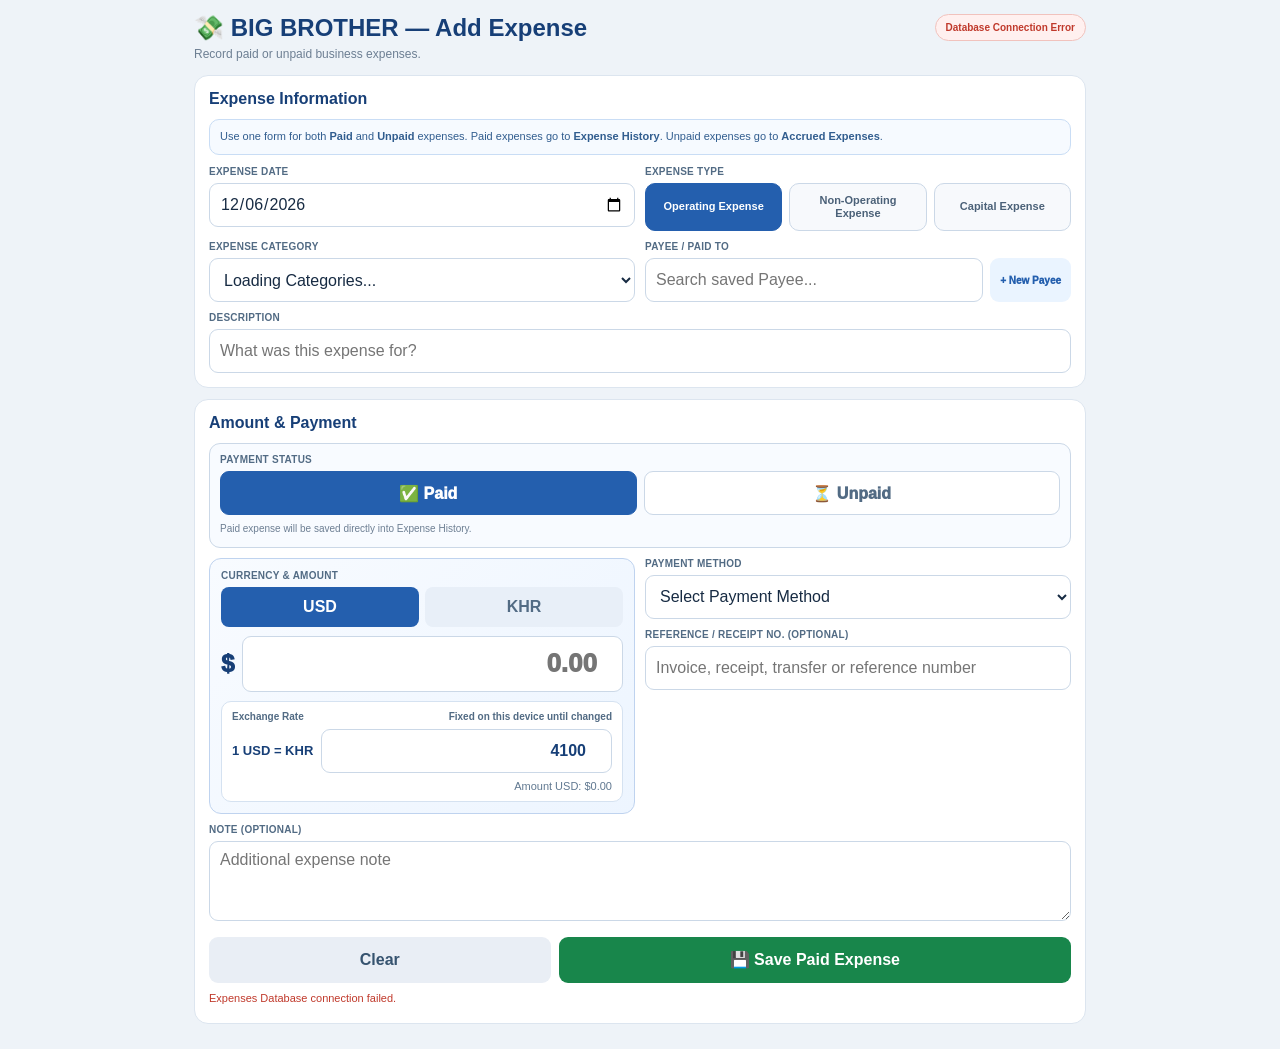
==== index.html @ 08249ff5 "Update index.html" ====
<!DOCTYPE html>
<html>
<head>
  <base target="_top">
  <meta charset="utf-8">
  <meta name="viewport" content="width=device-width,initial-scale=1">
  <title>BIG BROTHER — Expenses V1.6</title>

  <style>
    :root{
      --navy:#173f77;
      --blue:#245fae;
      --bg:#eef3f8;
      --line:#dce5ef;
      --text:#172b43;
      --muted:#6d7f93;
      --green:#18864b;
      --red:#c0392b;
    }

    *{box-sizing:border-box}

    html,body{
      margin:0;
      min-height:100%;
      font-family:Arial,Helvetica,sans-serif;
      background:var(--bg);
      color:var(--text);
    }

    button,input,select,textarea{font:inherit}

    .app{
      width:min(920px,100%);
      margin:0 auto;
      padding:14px;
    }

    .topbar{
      display:flex;
      align-items:flex-start;
      justify-content:space-between;
      gap:12px;
      margin-bottom:12px;
    }

    .brand h1{
      margin:0;
      color:var(--navy);
      font-size:24px;
    }

    .brand p{
      margin:4px 0 0;
      color:var(--muted);
      font-size:12px;
      line-height:1.45;
    }

    .status-pill{
      flex:0 0 auto;
      border:1px solid #cad8e7;
      border-radius:999px;
      padding:7px 10px;
      background:#fff;
      color:#526b84;
      font-size:10px;
      font-weight:900;
    }

    .card{
      border:1px solid var(--line);
      border-radius:14px;
      background:#fff;
      padding:14px;
      margin-bottom:11px;
    }

    .card-title{
      margin:0 0 11px;
      color:var(--navy);
      font-size:16px;
      font-weight:900;
    }

    .flow-note{
      border:1px solid #c9ddf5;
      border-radius:10px;
      background:#f6faff;
      color:#315d8f;
      padding:9px 10px;
      margin-bottom:11px;
      font-size:11px;
      line-height:1.45;
    }

    .grid-2{
      display:grid;
      grid-template-columns:1fr 1fr;
      gap:10px;
    }

    .field{min-width:0}
    .field.full{grid-column:1 / -1}

    label{
      display:block;
      margin-bottom:6px;
      color:#526b84;
      font-size:10px;
      font-weight:900;
      text-transform:uppercase;
      letter-spacing:.25px;
    }

    input,select,textarea{
      width:100%;
      border:1px solid #cbd8e7;
      border-radius:9px;
      background:#fff;
      color:var(--text);
      padding:9px 10px;
      outline:none;
    }

    input,select{min-height:44px}
    textarea{min-height:80px;resize:vertical}

    input:focus,select:focus,textarea:focus{
      border-color:#5f95dd;
      box-shadow:0 0 0 2px rgba(36,95,174,.11);
    }

    .type-grid{
      display:grid;
      grid-template-columns:1fr 1fr 1fr;
      gap:7px;
    }

    .type-btn{
      min-height:48px;
      border:1px solid #cbd8e7;
      border-radius:10px;
      background:#f7f9fc;
      color:#4b6178;
      padding:8px 9px;
      font-size:11px;
      font-weight:900;
      line-height:1.25;
      cursor:pointer;
    }

    .type-btn.active{
      border-color:#245fae;
      background:#245fae;
      color:#fff;
    }

    .hidden-select{
      position:absolute!important;
      width:1px!important;
      height:1px!important;
      overflow:hidden!important;
      clip:rect(0 0 0 0)!important;
      white-space:nowrap!important;
      border:0!important;
      padding:0!important;
      margin:-1px!important;
    }

    .money-card{
      border:1px solid #bfd3ef;
      border-radius:12px;
      background:linear-gradient(135deg,#f8fbff,#edf5ff);
      padding:11px;
    }

    .currency-row{
      display:grid;
      grid-template-columns:1fr 1fr;
      gap:6px;
      margin-bottom:9px;
    }

    .currency-btn{
      min-height:40px;
      border:0;
      border-radius:8px;
      background:#e8eff8;
      color:#526b84;
      font-weight:900;
      cursor:pointer;
    }

    .currency-btn.active{
      background:#245fae;
      color:#fff;
    }

    .amount-wrap{
      display:grid;
      grid-template-columns:auto minmax(0,1fr);
      gap:8px;
      align-items:center;
    }

    .amount-symbol{
      color:#173f77;
      font-size:24px;
      font-weight:1000;
    }

    #amount{
      min-height:56px;
      font-size:26px;
      font-weight:1000;
      text-align:right;
      color:#173f77;
    }

    .rate-card{
      border:1px solid #d5e2f1;
      border-radius:10px;
      background:#fff;
      padding:9px 10px;
      margin-top:9px;
    }

    .rate-head{
      display:flex;
      justify-content:space-between;
      gap:10px;
      margin-bottom:7px;
      color:#526b84;
      font-size:10px;
      font-weight:900;
    }

    .rate-row{
      display:grid;
      grid-template-columns:auto minmax(0,1fr);
      gap:8px;
      align-items:center;
    }

    .rate-row strong{
      color:#173f77;
      font-size:13px;
    }

    #exchangeRate{
      text-align:right;
      font-size:16px;
      font-weight:900;
      color:#173f77;
    }

    .converted{
      margin-top:7px;
      color:#607890;
      font-size:11px;
      text-align:right;
    }

    .other-category{margin-top:9px}
    .other-category[hidden]{display:none}

    .actions{
      display:grid;
      grid-template-columns:1fr 1.5fr;
      gap:8px;
      margin-top:12px;
    }

    .btn{
      min-height:46px;
      border:0;
      border-radius:9px;
      padding:10px 12px;
      font-weight:900;
      cursor:pointer;
    }

    .btn.secondary{
      background:#e9eef5;
      color:#36536f;
    }

    .btn.primary{
      background:#18864b;
      color:#fff;
    }

    .btn:disabled{
      opacity:.6;
      cursor:wait;
    }

    .status{
      min-height:18px;
      margin-top:8px;
      color:var(--muted);
      font-size:11px;
      line-height:1.4;
    }

    .status.error{color:var(--red)}

    .success-card{
      border:1px solid #bfe0cc;
      border-radius:14px;
      background:#edf8f2;
      padding:14px;
      margin-top:11px;
    }

    .success-card[hidden]{display:none}

    .success-title{
      color:#12663b;
      font-size:18px;
      font-weight:1000;
    }

    .success-id{
      margin-top:4px;
      color:#4b6a59;
      font-size:11px;
      font-weight:900;
    }

    .success-grid{
      display:grid;
      grid-template-columns:repeat(3,1fr);
      gap:8px;
      margin-top:10px;
    }

    .success-meta{
      border:1px solid #cfe6d7;
      border-radius:9px;
      background:#fff;
      padding:9px;
    }

    .success-meta small{
      display:block;
      color:#6a8475;
      font-size:9px;
      font-weight:900;
      text-transform:uppercase;
    }

    .success-meta strong{
      display:block;
      margin-top:3px;
      color:#1f4e36;
      font-size:12px;
      word-break:break-word;
    }

    @media(max-width:720px){
      .app{padding:10px}
      .topbar{display:grid;grid-template-columns:1fr}
      .status-pill{justify-self:start}
      .grid-2{grid-template-columns:1fr}
      .type-grid{grid-template-columns:1fr}
      .actions{grid-template-columns:1fr}
      .success-grid{grid-template-columns:1fr}
      input,select,textarea{font-size:16px}
    }
  
    /* V1.1 — GitHub Pages / Dashboard shell mode */
    body.embed{
      background:#eef3f8;
    }

    body.embed .app{
      width:100%;
      max-width:none;
      padding:10px;
    }

    body.embed .topbar{
      display:none;
    }


    /* =====================================================
       V1.2 — EXPENSE HISTORY
       ===================================================== */
    .view-section[hidden]{
      display:none !important;
    }

    .history-toolbar{
      display:grid;
      grid-template-columns:2fr 1fr 1fr 1fr 1fr auto;
      gap:8px;
      align-items:end;
      margin-bottom:10px;
    }

    .history-toolbar .field{
      min-width:0;
    }

    .history-toolbar button{
      min-height:44px;
    }

    .history-summary{
      display:grid;
      grid-template-columns:repeat(4,1fr);
      gap:8px;
      margin-bottom:10px;
    }

    .history-kpi{
      border:1px solid #dce5ef;
      border-radius:11px;
      background:#fff;
      padding:10px;
    }

    .history-kpi small{
      display:block;
      color:#75879a;
      font-size:9px;
      font-weight:900;
      text-transform:uppercase;
      letter-spacing:.3px;
    }

    .history-kpi strong{
      display:block;
      margin-top:5px;
      color:#173f77;
      font-size:18px;
      font-weight:1000;
    }

    .history-table-wrap{
      overflow:auto;
      border:1px solid #dce5ef;
      border-radius:12px;
      background:#fff;
    }

    .history-table{
      width:100%;
      min-width:1250px;
      border-collapse:collapse;
    }

    .history-table th,
    .history-table td{
      padding:9px 8px;
      border-bottom:1px solid #edf1f5;
      text-align:left;
      vertical-align:top;
      font-size:10px;
    }

    .history-table th{
      position:sticky;
      top:0;
      z-index:2;
      background:#173f77;
      color:#fff;
      font-size:9px;
      text-transform:uppercase;
      letter-spacing:.2px;
      white-space:nowrap;
    }

    .history-table tbody tr:hover{
      background:#f7faff;
    }

    .history-id{
      font-weight:1000;
      color:#245fae;
      white-space:nowrap;
    }

    .history-amount{
      font-weight:1000;
      color:#173f77;
      white-space:nowrap;
    }

    .history-muted{
      color:#6d7f93;
    }

    .status-badge{
      display:inline-block;
      border-radius:999px;
      padding:4px 7px;
      background:#edf8f2;
      color:#18864b;
      font-size:9px;
      font-weight:1000;
      white-space:nowrap;
    }

    .history-view-btn{
      border:0;
      border-radius:7px;
      background:#eaf4ff;
      color:#245fae;
      min-height:32px;
      padding:6px 9px;
      font-size:9px;
      font-weight:900;
      cursor:pointer;
      white-space:nowrap;
    }

    .history-empty{
      padding:28px 12px;
      text-align:center;
      color:#75879a;
      font-size:12px;
    }

    .history-loading{
      padding:22px 12px;
      text-align:center;
      color:#526b84;
      font-size:12px;
      font-weight:900;
    }

    .history-count{
      margin:8px 0 0;
      color:#6d7f93;
      font-size:10px;
    }

    .detail-overlay{
      position:fixed;
      inset:0;
      z-index:9999;
      display:grid;
      place-items:center;
      padding:14px;
      background:rgba(11,25,44,.58);
    }

    .detail-overlay[hidden]{
      display:none;
    }

    .detail-modal{
      width:min(760px,100%);
      max-height:90vh;
      overflow:auto;
      border-radius:14px;
      background:#fff;
      box-shadow:0 20px 70px rgba(0,0,0,.25);
    }

    .detail-head{
      position:sticky;
      top:0;
      z-index:2;
      display:flex;
      align-items:center;
      justify-content:space-between;
      gap:10px;
      padding:13px 14px;
      border-bottom:1px solid #dce5ef;
      background:#fff;
    }

    .detail-head h2{
      margin:0;
      color:#173f77;
      font-size:17px;
    }

    .detail-close{
      border:0;
      border-radius:8px;
      background:#e9eef5;
      color:#36536f;
      min-width:38px;
      min-height:36px;
      font-weight:1000;
      cursor:pointer;
    }

    .detail-body{
      padding:14px;
    }

    .detail-grid{
      display:grid;
      grid-template-columns:1fr 1fr;
      gap:8px;
    }

    .detail-cell{
      border:1px solid #e0e8f1;
      border-radius:9px;
      background:#fbfcfe;
      padding:9px;
      min-width:0;
    }

    .detail-cell.full{
      grid-column:1 / -1;
    }

    .detail-cell small{
      display:block;
      color:#75879a;
      font-size:9px;
      font-weight:900;
      text-transform:uppercase;
    }

    .detail-cell strong{
      display:block;
      margin-top:4px;
      color:#203a55;
      font-size:11px;
      white-space:pre-wrap;
      word-break:break-word;
    }

    @media(max-width:900px){
      .history-toolbar{
        grid-template-columns:1fr 1fr;
      }

      .history-summary{
        grid-template-columns:1fr 1fr;
      }
    }

    @media(max-width:560px){
      .history-toolbar,
      .history-summary,
      .detail-grid{
        grid-template-columns:1fr;
      }

      .detail-cell.full{
        grid-column:auto;
      }
    }


    /* =====================================================
       V1.4 — PAID / UNPAID + ACCRUED EXPENSES
       ===================================================== */
    .payment-status-box{
      border:1px solid #cbd8e7;
      border-radius:11px;
      background:#f8fbff;
      padding:10px;
      margin-bottom:10px;
    }

    .payment-status-options{
      display:grid;
      grid-template-columns:1fr 1fr;
      gap:7px;
    }

    .payment-status-btn{
      min-height:44px;
      border:1px solid #cbd8e7;
      border-radius:9px;
      background:#fff;
      color:#526b84;
      font-weight:1000;
      cursor:pointer;
    }

    .payment-status-btn.active{
      border-color:#245fae;
      background:#245fae;
      color:#fff;
    }

    .payment-status-help{
      margin-top:7px;
      color:#6d7f93;
      font-size:10px;
      line-height:1.45;
    }

    .unpaid-note{
      color:#a15b00;
    }

    .conditional-payment-field[hidden]{
      display:none !important;
    }

    .accrued-summary{
      display:grid;
      grid-template-columns:repeat(4,1fr);
      gap:8px;
      margin-bottom:10px;
    }

    .accrued-kpi{
      border:1px solid #dce5ef;
      border-radius:11px;
      background:#fff;
      padding:10px;
    }

    .accrued-kpi small{
      display:block;
      color:#75879a;
      font-size:9px;
      font-weight:900;
      text-transform:uppercase;
      letter-spacing:.3px;
    }

    .accrued-kpi strong{
      display:block;
      margin-top:5px;
      color:#173f77;
      font-size:18px;
      font-weight:1000;
    }

    .accrued-toolbar{
      display:grid;
      grid-template-columns:2fr 1.2fr 1fr 1fr 1fr auto;
      gap:8px;
      align-items:end;
      margin-bottom:10px;
    }

    .accrued-table-wrap{
      overflow:auto;
      border:1px solid #dce5ef;
      border-radius:12px;
      background:#fff;
    }

    .accrued-table{
      width:100%;
      min-width:1380px;
      border-collapse:collapse;
    }

    .accrued-table th,
    .accrued-table td{
      padding:9px 8px;
      border-bottom:1px solid #edf1f5;
      text-align:left;
      vertical-align:top;
      font-size:10px;
    }

    .accrued-table th{
      position:sticky;
      top:0;
      z-index:2;
      background:#173f77;
      color:#fff;
      font-size:9px;
      text-transform:uppercase;
      white-space:nowrap;
    }

    .accrued-table tbody tr:hover{
      background:#f8fbff;
    }

    .accrued-overdue{
      color:#c0392b;
      font-weight:1000;
    }

    .accrued-due-today{
      color:#a96800;
      font-weight:1000;
    }

    .badge-unpaid,
    .badge-partial,
    .badge-paid{
      display:inline-block;
      border-radius:999px;
      padding:4px 7px;
      font-size:9px;
      font-weight:1000;
      white-space:nowrap;
    }

    .badge-unpaid{
      background:#fff0ef;
      color:#c0392b;
    }

    .badge-partial{
      background:#fff6df;
      color:#9a6500;
    }

    .badge-paid{
      background:#edf8f2;
      color:#18864b;
    }

    .record-payment-btn{
      border:0;
      border-radius:7px;
      background:#18864b;
      color:#fff;
      min-height:32px;
      padding:6px 9px;
      font-size:9px;
      font-weight:900;
      cursor:pointer;
      white-space:nowrap;
    }

    .payment-overlay{
      position:fixed;
      inset:0;
      z-index:10000;
      display:grid;
      place-items:center;
      padding:14px;
      background:rgba(11,25,44,.62);
    }

    .payment-overlay[hidden]{
      display:none;
    }

    .payment-modal{
      width:min(620px,100%);
      max-height:92vh;
      overflow:auto;
      border-radius:14px;
      background:#fff;
      box-shadow:0 20px 70px rgba(0,0,0,.28);
    }

    .payment-modal-head{
      position:sticky;
      top:0;
      z-index:2;
      display:flex;
      justify-content:space-between;
      align-items:center;
      gap:10px;
      padding:13px 14px;
      border-bottom:1px solid #dce5ef;
      background:#fff;
    }

    .payment-modal-head h2{
      margin:0;
      color:#173f77;
      font-size:17px;
    }

    .payment-modal-body{
      padding:14px;
    }

    .payment-summary-box{
      border:1px solid #cfe0f3;
      border-radius:10px;
      background:#f7fbff;
      padding:10px;
      margin-bottom:10px;
    }

    .payment-summary-line{
      display:flex;
      justify-content:space-between;
      gap:10px;
      padding:4px 0;
      font-size:11px;
    }

    .payment-summary-line strong{
      color:#173f77;
    }

    .accrued-status-message{
      min-height:18px;
      margin:8px 0;
      color:#6d7f93;
      font-size:11px;
    }

    .accrued-status-message.error{
      color:#c0392b;
    }

    @media(max-width:900px){
      .accrued-summary{
        grid-template-columns:1fr 1fr;
      }

      .accrued-toolbar{
        grid-template-columns:1fr 1fr;
      }
    }

    @media(max-width:560px){
      .payment-status-options,
      .accrued-summary,
      .accrued-toolbar{
        grid-template-columns:1fr;
      }
    }


    /* =====================================================
       V1.5 — PAYEE MASTER / GROUPED ACCRUED / BATCH PAYMENT
       ===================================================== */
    .payee-picker{
      position:relative;
    }

    .payee-input-row{
      display:grid;
      grid-template-columns:minmax(0,1fr) auto;
      gap:7px;
    }

    .payee-add-btn{
      min-height:44px;
      border:0;
      border-radius:9px;
      background:#eaf4ff;
      color:#245fae;
      padding:8px 10px;
      font-size:10px;
      font-weight:1000;
      cursor:pointer;
      white-space:nowrap;
    }

    .payee-suggestions{
      position:absolute;
      z-index:20;
      top:100%;
      left:0;
      right:0;
      margin-top:4px;
      max-height:260px;
      overflow:auto;
      border:1px solid #cbd8e7;
      border-radius:10px;
      background:#fff;
      box-shadow:0 14px 32px rgba(29,55,85,.16);
    }

    .payee-suggestions[hidden]{
      display:none;
    }

    .payee-suggestion{
      width:100%;
      border:0;
      border-bottom:1px solid #edf1f5;
      background:#fff;
      padding:9px 10px;
      text-align:left;
      cursor:pointer;
    }

    .payee-suggestion:last-child{
      border-bottom:0;
    }

    .payee-suggestion:hover{
      background:#f5f9ff;
    }

    .payee-suggestion strong{
      display:block;
      color:#173f77;
      font-size:11px;
    }

    .payee-suggestion small{
      display:block;
      margin-top:2px;
      color:#75879a;
      font-size:9px;
    }

    .payee-selected{
      margin-top:6px;
      border:1px solid #cfe0f3;
      border-radius:8px;
      background:#f7fbff;
      padding:7px 9px;
      color:#526b84;
      font-size:10px;
    }

    .payee-selected[hidden]{
      display:none;
    }

    .payee-modal-overlay,
    .batch-overlay{
      position:fixed;
      inset:0;
      z-index:10020;
      display:grid;
      place-items:center;
      padding:14px;
      background:rgba(11,25,44,.62);
    }

    .payee-modal-overlay[hidden],
    .batch-overlay[hidden]{
      display:none;
    }

    .payee-modal,
    .batch-modal{
      width:min(760px,100%);
      max-height:92vh;
      overflow:auto;
      border-radius:14px;
      background:#fff;
      box-shadow:0 20px 70px rgba(0,0,0,.28);
    }

    .payee-modal-head,
    .batch-modal-head{
      position:sticky;
      top:0;
      z-index:2;
      display:flex;
      justify-content:space-between;
      align-items:center;
      gap:10px;
      padding:13px 14px;
      border-bottom:1px solid #dce5ef;
      background:#fff;
    }

    .payee-modal-head h2,
    .batch-modal-head h2{
      margin:0;
      color:#173f77;
      font-size:17px;
    }

    .payee-modal-body,
    .batch-modal-body{
      padding:14px;
    }

    .accrued-view-toggle{
      display:flex;
      gap:7px;
      flex-wrap:wrap;
      margin-bottom:10px;
    }

    .accrued-view-btn{
      min-height:38px;
      border:1px solid #cbd8e7;
      border-radius:9px;
      background:#fff;
      color:#526b84;
      padding:7px 10px;
      font-size:10px;
      font-weight:1000;
      cursor:pointer;
    }

    .accrued-view-btn.active{
      border-color:#245fae;
      background:#245fae;
      color:#fff;
    }

    .payee-summary-list{
      display:grid;
      gap:9px;
    }

    .payee-summary-card{
      border:1px solid #dce5ef;
      border-radius:12px;
      background:#fff;
      padding:11px;
    }

    .payee-summary-top{
      display:flex;
      justify-content:space-between;
      gap:12px;
      align-items:flex-start;
    }

    .payee-summary-name{
      color:#173f77;
      font-size:15px;
      font-weight:1000;
    }

    .payee-summary-meta{
      margin-top:4px;
      color:#6d7f93;
      font-size:10px;
      line-height:1.5;
    }

    .payee-summary-total{
      color:#173f77;
      font-size:16px;
      font-weight:1000;
      white-space:nowrap;
    }

    .payee-summary-stats{
      display:grid;
      grid-template-columns:repeat(4,1fr);
      gap:7px;
      margin-top:9px;
    }

    .payee-summary-stat{
      border:1px solid #edf1f5;
      border-radius:8px;
      background:#fbfcfe;
      padding:7px;
    }

    .payee-summary-stat small{
      display:block;
      color:#7b8da0;
      font-size:8px;
      font-weight:900;
      text-transform:uppercase;
    }

    .payee-summary-stat strong{
      display:block;
      margin-top:3px;
      color:#294965;
      font-size:11px;
    }

    .payee-summary-actions{
      display:flex;
      gap:7px;
      flex-wrap:wrap;
      margin-top:9px;
    }

    .batch-pay-btn{
      border:0;
      border-radius:8px;
      background:#18864b;
      color:#fff;
      min-height:36px;
      padding:7px 10px;
      font-size:10px;
      font-weight:1000;
      cursor:pointer;
    }

    .view-payee-expenses-btn{
      border:0;
      border-radius:8px;
      background:#eaf4ff;
      color:#245fae;
      min-height:36px;
      padding:7px 10px;
      font-size:10px;
      font-weight:1000;
      cursor:pointer;
    }

    .batch-invoice-list{
      border:1px solid #dce5ef;
      border-radius:10px;
      overflow:auto;
      max-height:330px;
      margin:10px 0;
    }

    .batch-invoice-row{
      display:grid;
      grid-template-columns:auto 1.2fr 1fr 1fr 1fr;
      gap:8px;
      align-items:center;
      padding:8px 9px;
      border-bottom:1px solid #edf1f5;
      font-size:10px;
    }

    .batch-invoice-row:last-child{
      border-bottom:0;
    }

    .batch-invoice-row input{
      width:auto;
      min-height:auto;
    }

    .batch-total-box{
      display:flex;
      justify-content:space-between;
      gap:10px;
      border:1px solid #cfe0f3;
      border-radius:10px;
      background:#f7fbff;
      padding:10px;
      margin:9px 0;
      color:#294965;
      font-size:12px;
      font-weight:900;
    }

    .batch-total-box strong{
      color:#173f77;
      font-size:16px;
    }

    @media(max-width:760px){
      .payee-input-row{
        grid-template-columns:1fr;
      }

      .payee-summary-top{
        display:grid;
        grid-template-columns:1fr;
      }

      .payee-summary-stats{
        grid-template-columns:1fr 1fr;
      }

      .batch-invoice-row{
        grid-template-columns:auto 1fr;
      }

      .batch-invoice-row span:nth-child(n+3){
        grid-column:2;
      }
    }


    /* =====================================================
       V1.6 — SMART SYNC + DEVICE STORAGE
       ===================================================== */
    .status-pill.syncing{
      background:#fff6df;
      color:#9a6500;
      border-color:#f0d99d;
    }

    .status-pill.cached{
      background:#eef5ff;
      color:#245fae;
      border-color:#cfe0f3;
    }

    .status-pill.offline{
      background:#fff0ef;
      color:#c0392b;
      border-color:#f1c2bd;
    }

</style>
</head>

<body>

<div class="app">

  <div class="topbar">
    <div class="brand">
      <h1 id="pageTitle">💸 BIG BROTHER — Add Expense</h1>
      <p id="pageSubtitle">Record paid expenses. Unpaid expenses will be handled later in Accrued Expenses.</p>
    </div>

    <div class="status-pill" id="dbStatus">Preparing Expenses Database...</div>
  </div>

  <section class="view-section" id="viewAddExpense">

  <form id="expenseForm">

    <div class="card">
      <div class="card-title">Expense Information</div>

      <div class="flow-note">
        Use one form for both <strong>Paid</strong> and <strong>Unpaid</strong> expenses.
        Paid expenses go to <strong>Expense History</strong>. Unpaid expenses go to <strong>Accrued Expenses</strong>.
      </div>

      <div class="grid-2">

        <div class="field">
          <label for="expenseDate">Expense Date</label>
          <input id="expenseDate" type="date" required>
        </div>

        <div class="field">
          <label>Expense Type</label>

          <div class="type-grid">
            <button class="type-btn active" type="button" data-type="OPERATING EXPENSE">Operating Expense</button>
            <button class="type-btn" type="button" data-type="NON-OPERATING EXPENSE">Non-Operating Expense</button>
            <button class="type-btn" type="button" data-type="CAPITAL EXPENSE">Capital Expense</button>
          </div>

          <select id="expenseType" class="hidden-select" tabindex="-1" aria-hidden="true">
            <option value="OPERATING EXPENSE">Operating Expense</option>
            <option value="NON-OPERATING EXPENSE">Non-Operating Expense</option>
            <option value="CAPITAL EXPENSE">Capital Expense</option>
          </select>
        </div>

        <div class="field">
          <label for="category">Expense Category</label>
          <select id="category" required>
            <option value="">Loading Categories...</option>
          </select>

          <div class="other-category" id="otherCategoryWrap" hidden>
            <label for="otherCategory">Custom Category</label>
            <input id="otherCategory" type="text" autocomplete="off" placeholder="Enter expense category">
          </div>
        </div>

        <div class="field">
          <label for="payeeSearch">Payee / Paid To</label>

          <div class="payee-picker">
            <div class="payee-input-row">
              <input
                id="payeeSearch"
                type="text"
                autocomplete="off"
                placeholder="Search saved Payee..."
                required
              >

              <button class="payee-add-btn" type="button" id="addPayeeBtn">
                + New Payee
              </button>
            </div>

            <input id="payeeId" type="hidden">

            <div class="payee-suggestions" id="payeeSuggestions" hidden></div>

            <div class="payee-selected" id="payeeSelectedSummary" hidden></div>
          </div>
        </div>

        <div class="field full">
          <label for="description">Description</label>
          <input id="description" type="text" autocomplete="off" placeholder="What was this expense for?" required>
        </div>

      </div>
    </div>

    <div class="card">
      <div class="card-title">Amount & Payment</div>

      <div class="payment-status-box">
        <label>Payment Status</label>

        <div class="payment-status-options">
          <button class="payment-status-btn active" type="button" id="paymentStatusPaid">✅ Paid</button>
          <button class="payment-status-btn" type="button" id="paymentStatusUnpaid">⏳ Unpaid</button>
        </div>

        <select id="paymentStatus" class="hidden-select" tabindex="-1" aria-hidden="true">
          <option value="PAID">Paid</option>
          <option value="UNPAID">Unpaid</option>
        </select>

        <div class="payment-status-help" id="paymentStatusHelp">
          Paid expense will be saved directly into Expense History.
        </div>
      </div>

      <div class="grid-2">

        <div class="money-card">
          <label>Currency & Amount</label>

          <div class="currency-row">
            <button class="currency-btn active" type="button" id="currencyUSD">USD</button>
            <button class="currency-btn" type="button" id="currencyKHR">KHR</button>
          </div>

          <select id="currency" class="hidden-select" tabindex="-1" aria-hidden="true">
            <option value="USD">USD</option>
            <option value="KHR">KHR</option>
          </select>

          <div class="amount-wrap">
            <span class="amount-symbol" id="amountSymbol">$</span>
            <input id="amount" type="number" min="0.01" step="0.01" inputmode="decimal" placeholder="0.00" required>
          </div>

          <div class="rate-card">
            <div class="rate-head">
              <span>Exchange Rate</span>
              <span>Fixed on this device until changed</span>
            </div>

            <div class="rate-row">
              <strong>1 USD = KHR</strong>
              <input id="exchangeRate" type="number" min="1" step="1" inputmode="decimal" value="4100">
            </div>

            <div class="converted" id="convertedAmount">Amount USD: $0.00</div>
          </div>
        </div>

        <div>
          <div class="field conditional-payment-field" id="paidPaymentMethodWrap">
            <label for="paymentMethod">Payment Method</label>
            <select id="paymentMethod" required>
              <option value="">Select Payment Method</option>
            </select>
          </div>

          <div class="field conditional-payment-field" id="unpaidDueDateWrap" hidden>
            <label for="dueDate">Due Date</label>
            <input id="dueDate" type="date">
          </div>

          <div class="field" style="margin-top:10px">
            <label for="referenceNo">Reference / Receipt No. (Optional)</label>
            <input id="referenceNo" type="text" autocomplete="off" placeholder="Invoice, receipt, transfer or reference number">
          </div>
        </div>

        <div class="field full">
          <label for="note">Note (Optional)</label>
          <textarea id="note" placeholder="Additional expense note"></textarea>
        </div>

      </div>

      <div class="actions">
        <button class="btn secondary" type="button" id="clearBtn">Clear</button>
        <button class="btn primary" type="submit" id="saveBtn">💾 Save Expense</button>
      </div>

      <div class="status" id="status"></div>

      <div class="success-card" id="successCard" hidden>
        <div class="success-title">✅ Expense Saved</div>
        <div class="success-id" id="successId"></div>

        <div class="success-grid">
          <div class="success-meta">
            <small>Expense Type</small>
            <strong id="successType"></strong>
          </div>

          <div class="success-meta">
            <small>Category</small>
            <strong id="successCategory"></strong>
          </div>

          <div class="success-meta">
            <small>Amount</small>
            <strong id="successAmount"></strong>
          </div>

          <div class="success-meta">
            <small>Status</small>
            <strong id="successStatus"></strong>
          </div>
        </div>

        <div class="actions">
          <button class="btn secondary" type="button" id="addAnotherBtn">➕ Add Another Expense</button>
          <button class="btn primary" type="button" id="successViewBtn">View Expense</button>
        </div>
      </div>

    </div>

  </form>

  </section>

  <section class="view-section" id="viewAccruedExpenses" hidden>

    <div class="card">
      <div class="card-title">⏳ Accrued Expenses</div>

      <div class="flow-note">
        Shows outstanding expenses saved as <strong>Unpaid</strong>. Partial payments stay here until the balance reaches zero.
        Once fully paid, the expense automatically moves to <strong>Expense History</strong>.
      </div>

      <div class="accrued-toolbar">

        <div class="field">
          <label for="accruedSearch">Search</label>
          <input id="accruedSearch" type="search" placeholder="Expense ID, payee, category, description...">
        </div>

        <div class="field">
          <label for="accruedPayee">Payee</label>
          <select id="accruedPayee">
            <option value="">All Payees</option>
          </select>
        </div>

        <div class="field">
          <label for="accruedType">Expense Type</label>
          <select id="accruedType">
            <option value="">All Types</option>
            <option value="OPERATING EXPENSE">Operating Expense</option>
            <option value="NON-OPERATING EXPENSE">Non-Operating Expense</option>
            <option value="CAPITAL EXPENSE">Capital Expense</option>
          </select>
        </div>

        <div class="field">
          <label for="accruedStatus">Status</label>
          <select id="accruedStatus">
            <option value="">All Outstanding</option>
            <option value="UNPAID">Unpaid</option>
            <option value="PARTIAL">Partial</option>
            <option value="OVERDUE">Overdue</option>
          </select>
        </div>

        <div class="field">
          <label for="accruedCurrency">Currency</label>
          <select id="accruedCurrency">
            <option value="">All Currency</option>
            <option value="USD">USD</option>
            <option value="KHR">KHR</option>
          </select>
        </div>

        <button class="btn secondary" type="button" id="accruedRefreshBtn">↻ Refresh</button>
      </div>

      <div class="accrued-summary">
        <div class="accrued-kpi">
          <small>Outstanding Records</small>
          <strong id="accruedCount">0</strong>
        </div>

        <div class="accrued-kpi">
          <small>Outstanding USD</small>
          <strong id="accruedOutstandingUsd">$0.00</strong>
        </div>

        <div class="accrued-kpi">
          <small>Unpaid</small>
          <strong id="accruedUnpaidCount">0</strong>
        </div>

        <div class="accrued-kpi">
          <small>Overdue</small>
          <strong id="accruedOverdueCount">0</strong>
        </div>
      </div>

      <div class="accrued-status-message" id="accruedMessage"></div>

      <div class="accrued-view-toggle">
        <button type="button" class="accrued-view-btn active" id="accruedSummaryViewBtn">Payee Summary</button>
        <button type="button" class="accrued-view-btn" id="accruedAllViewBtn">All Expenses</button>
      </div>

      <div id="accruedPayeeSummary"></div>

      <div class="accrued-table-wrap" id="accruedAllExpensesWrap" hidden>
        <table class="accrued-table">
          <thead>
            <tr>
              <th>Expense ID</th>
              <th>Expense Date</th>
              <th>Due Date</th>
              <th>Expense Type</th>
              <th>Category</th>
              <th>Payee</th>
              <th>Description</th>
              <th>Original Amount</th>
              <th>Paid</th>
              <th>Balance</th>
              <th>Status</th>
              <th>Due</th>
              <th>Action</th>
              <th>Detail</th>
            </tr>
          </thead>
          <tbody id="accruedRows">
            <tr>
              <td colspan="14" class="history-loading">Loading Accrued Expenses...</td>
            </tr>
          </tbody>
        </table>
      </div>

      <div class="history-count" id="accruedCountText"></div>
    </div>

  </section>

  <section class="view-section" id="viewExpenseHistory" hidden>

    <div class="card">
      <div class="card-title">📜 Expense History</div>

      <div class="flow-note">
        Shows fully <strong>PAID</strong> expenses, including accrued expenses after the accountant clears the balance.
      </div>

      <div class="history-toolbar">

        <div class="field">
          <label for="historySearch">Search</label>
          <input id="historySearch" type="search" placeholder="Expense ID, payee, category, description...">
        </div>

        <div class="field">
          <label for="historyType">Expense Type</label>
          <select id="historyType">
            <option value="">All Types</option>
            <option value="OPERATING EXPENSE">Operating Expense</option>
            <option value="NON-OPERATING EXPENSE">Non-Operating Expense</option>
            <option value="CAPITAL EXPENSE">Capital Expense</option>
          </select>
        </div>

        <div class="field">
          <label for="historyCurrency">Currency</label>
          <select id="historyCurrency">
            <option value="">All Currency</option>
            <option value="USD">USD</option>
            <option value="KHR">KHR</option>
          </select>
        </div>

        <div class="field">
          <label for="historyFrom">From Date</label>
          <input id="historyFrom" type="date">
        </div>

        <div class="field">
          <label for="historyTo">To Date</label>
          <input id="historyTo" type="date">
        </div>

        <button class="btn secondary" type="button" id="historyRefreshBtn">↻ Refresh</button>

      </div>

      <div class="history-summary">
        <div class="history-kpi">
          <small>Expense Records</small>
          <strong id="historyRecordCount">0</strong>
        </div>

        <div class="history-kpi">
          <small>Total Amount USD</small>
          <strong id="historyTotalUsd">$0.00</strong>
        </div>

        <div class="history-kpi">
          <small>Original USD Expenses</small>
          <strong id="historyOriginalUsd">$0.00</strong>
        </div>

        <div class="history-kpi">
          <small>Original KHR Expenses</small>
          <strong id="historyOriginalKhr">0 ៛</strong>
        </div>
      </div>

      <div class="history-table-wrap">
        <table class="history-table">
          <thead>
            <tr>
              <th>Expense ID</th>
              <th>Date</th>
              <th>Expense Type</th>
              <th>Category</th>
              <th>Payee</th>
              <th>Description</th>
              <th>Currency</th>
              <th>Amount</th>
              <th>Amount USD</th>
              <th>Payment Method</th>
              <th>Reference No.</th>
              <th>Status</th>
              <th>Detail</th>
            </tr>
          </thead>
          <tbody id="historyRows">
            <tr>
              <td colspan="13" class="history-loading">Loading Expense History...</td>
            </tr>
          </tbody>
        </table>
      </div>

      <div class="history-count" id="historyCountText"></div>
    </div>

  </section>

</div>

<div class="payee-modal-overlay" id="payeeModalOverlay" hidden>
  <div class="payee-modal">

    <div class="payee-modal-head">
      <h2>➕ Add Expense Payee</h2>
      <button class="detail-close" type="button" id="payeeModalCloseBtn">✕</button>
    </div>

    <div class="payee-modal-body">
      <div class="grid-2">

        <div class="field">
          <label for="newPayeeName">Payee Name</label>
          <input id="newPayeeName" type="text" autocomplete="off">
        </div>

        <div class="field">
          <label for="newPayeeType">Payee Type</label>
          <select id="newPayeeType">
            <option value="SUPPLIER">Supplier</option>
            <option value="UTILITY">Utility</option>
            <option value="LANDLORD">Landlord</option>
            <option value="SERVICE PROVIDER">Service Provider</option>
            <option value="STAFF">Staff</option>
            <option value="GOVERNMENT">Government</option>
            <option value="BANK / FINANCIAL">Bank / Financial</option>
            <option value="OTHER">Other</option>
          </select>
        </div>

        <div class="field">
          <label for="newPayeePhone">Phone</label>
          <input id="newPayeePhone" type="text" autocomplete="off">
        </div>

        <div class="field">
          <label for="newPayeeDefaultPayment">Default Payment Method</label>
          <select id="newPayeeDefaultPayment">
            <option value="">None</option>
            <option value="Cash">Cash</option>
            <option value="ABA">ABA</option>
            <option value="Bank Transfer">Bank Transfer</option>
            <option value="Card">Card</option>
            <option value="Other">Other</option>
          </select>
        </div>

        <div class="field full">
          <label for="newPayeeAddress">Address</label>
          <input id="newPayeeAddress" type="text" autocomplete="off">
        </div>

        <div class="field">
          <label for="newPayeeBank">Bank Name</label>
          <input id="newPayeeBank" type="text" autocomplete="off">
        </div>

        <div class="field">
          <label for="newPayeeAccountName">Account Name</label>
          <input id="newPayeeAccountName" type="text" autocomplete="off">
        </div>

        <div class="field full">
          <label for="newPayeeAccountNumber">Account Number</label>
          <input id="newPayeeAccountNumber" type="text" autocomplete="off">
        </div>

        <div class="field full">
          <label for="newPayeeNote">Note</label>
          <textarea id="newPayeeNote"></textarea>
        </div>
      </div>

      <div class="accrued-status-message" id="newPayeeMessage"></div>

      <div class="actions">
        <button class="btn secondary" type="button" id="payeeModalCancelBtn">Cancel</button>
        <button class="btn primary" type="button" id="savePayeeBtn">Save Payee</button>
      </div>
    </div>
  </div>
</div>

<div class="batch-overlay" id="batchPaymentOverlay" hidden>
  <div class="batch-modal">

    <div class="batch-modal-head">
      <h2>💳 Batch Payment</h2>
      <button class="detail-close" type="button" id="batchPaymentCloseBtn">✕</button>
    </div>

    <div class="batch-modal-body">
      <div class="payment-summary-box">
        <div class="payment-summary-line">
          <span>Payee</span>
          <strong id="batchPayeeName">-</strong>
        </div>

        <div class="payment-summary-line">
          <span>Outstanding Expenses</span>
          <strong id="batchExpenseCount">0</strong>
        </div>
      </div>

      <div class="grid-2">
        <div class="field">
          <label for="batchCurrency">Currency</label>
          <select id="batchCurrency"></select>
        </div>

        <div class="field">
          <label for="batchPaymentDate">Payment Date</label>
          <input id="batchPaymentDate" type="date">
        </div>
      </div>

      <div style="margin-top:9px">
        <button class="btn secondary" type="button" id="batchSelectAllBtn">Select All Outstanding</button>
      </div>

      <div class="batch-invoice-list" id="batchInvoiceList"></div>

      <div class="batch-total-box">
        <span>Selected Batch Total</span>
        <strong id="batchSelectedTotal">$0.00</strong>
      </div>

      <div class="grid-2">
        <div class="field">
          <label for="batchPaymentMethod">Payment Method</label>
          <select id="batchPaymentMethod">
            <option value="">Select Payment Method</option>
          </select>
        </div>

        <div class="field conditional-payment-field" id="batchRateWrap" hidden>
          <label for="batchExchangeRate">Exchange Rate (1 USD = KHR)</label>
          <input id="batchExchangeRate" type="number" min="1" step="1" inputmode="decimal">
        </div>

        <div class="field full">
          <label for="batchReferenceNo">Reference No. (Optional)</label>
          <input id="batchReferenceNo" type="text" autocomplete="off">
        </div>

        <div class="field full">
          <label for="batchNote">Note (Optional)</label>
          <textarea id="batchNote"></textarea>
        </div>
      </div>

      <div class="accrued-status-message" id="batchPaymentMessage"></div>

      <div class="actions">
        <button class="btn secondary" type="button" id="batchPaymentCancelBtn">Cancel</button>
        <button class="btn primary" type="button" id="batchPaymentConfirmBtn">Confirm Batch Payment</button>
      </div>
    </div>
  </div>
</div>

<div class="payment-overlay" id="expensePaymentOverlay" hidden>
  <div class="payment-modal">

    <div class="payment-modal-head">
      <h2>💳 Record Expense Payment</h2>
      <button class="detail-close" type="button" id="expensePaymentCloseBtn">✕</button>
    </div>

    <div class="payment-modal-body">

      <div class="payment-summary-box">
        <div class="payment-summary-line">
          <span>Expense ID</span>
          <strong id="paymentExpenseId">-</strong>
        </div>
        <div class="payment-summary-line">
          <span>Payee</span>
          <strong id="paymentPayee">-</strong>
        </div>
        <div class="payment-summary-line">
          <span>Total Expense</span>
          <strong id="paymentTotal">-</strong>
        </div>
        <div class="payment-summary-line">
          <span>Already Paid</span>
          <strong id="paymentAlreadyPaid">-</strong>
        </div>
        <div class="payment-summary-line">
          <span>Outstanding Balance</span>
          <strong id="paymentBalance">-</strong>
        </div>
      </div>

      <div class="grid-2">
        <div class="field">
          <label for="expensePaymentDate">Payment Date</label>
          <input id="expensePaymentDate" type="date">
        </div>

        <div class="field">
          <label for="expensePaymentAmount">Payment Amount</label>
          <input id="expensePaymentAmount" type="number" min="0.01" step="0.01" inputmode="decimal">
        </div>

        <div class="field">
          <label for="expensePaymentMethod">Payment Method</label>
          <select id="expensePaymentMethod">
            <option value="">Select Payment Method</option>
          </select>
        </div>

        <div class="field conditional-payment-field" id="expensePaymentRateWrap" hidden>
          <label for="expensePaymentRate">Exchange Rate (1 USD = KHR)</label>
          <input id="expensePaymentRate" type="number" min="1" step="1" inputmode="decimal">
        </div>

        <div class="field full">
          <label for="expensePaymentReference">Reference No. (Optional)</label>
          <input id="expensePaymentReference" type="text" autocomplete="off">
        </div>

        <div class="field full">
          <label for="expensePaymentNote">Note (Optional)</label>
          <textarea id="expensePaymentNote"></textarea>
        </div>
      </div>

      <div class="accrued-status-message" id="expensePaymentMessage"></div>

      <div class="actions">
        <button class="btn secondary" type="button" id="expensePaymentCancelBtn">Cancel</button>
        <button class="btn primary" type="button" id="expensePaymentConfirmBtn">Confirm Payment</button>
      </div>
    </div>

  </div>
</div>

<div class="detail-overlay" id="expenseDetailOverlay" hidden>
  <div class="detail-modal">
    <div class="detail-head">
      <h2 id="detailTitle">Expense Detail</h2>
      <button class="detail-close" type="button" id="detailCloseBtn">✕</button>
    </div>
    <div class="detail-body">
      <div class="detail-grid" id="detailGrid"></div>
    </div>
  </div>
</div>

<script>
(function(){
  "use strict";

  var EXPENSE_API = "https://script.google.com/macros/s/AKfycbwkR-nBsHZQtd8KFd_bVTy9-PCpcGzeoy1a7nRaqxZd42rHeKzFz1OBCM2h6ULU4BiC/exec";
  var params = new URLSearchParams(window.location.search);
  var embed = params.get("embed") === "1" || !!params.get("shellModule");

  if(embed){
    document.body.classList.add("embed");
  }

  var RATE_KEY = "bb_expense_exchange_rate_v1";

  // V1.6 SMART SYNC + DEVICE STORAGE
  var SMART_CACHE_KEY = "bb_expenses_smart_cache_v1";
  var ADD_DRAFT_KEY = "bb_expense_add_draft_v1";
  var SMART_CACHE_MAX_AGE = 24 * 60 * 60 * 1000;
  var ADD_DRAFT_MAX_AGE = 24 * 60 * 60 * 1000;
  var SMART_SYNC_MS = 30000;
  var SMART_SYNC_DELAY_AFTER_SAVE = 500;

  var $ = function(id){
    return document.getElementById(id);
  };

  var clean = function(value){
    return String(value == null ? "" : value).trim();
  };

  var num = function(value){
    var n = Number(value);
    return Number.isFinite(n) ? n : 0;
  };

  var bootstrap = null;
  var expensePayees = [];
  var selectedPayeeId = "";
  var allExpenses = [];
  var historyLoaded = false;
  var accruedExpenses = [];
  var accruedLoaded = false;
  var accruedViewMode = "summary";
  var selectedAccruedExpenseId = "";
  var selectedBatchPayeeKey = "";

  var expenseRevision = "0";
  var cacheReady = false;
  var liveLoaded = false;
  var syncBusy = false;
  var revisionBusy = false;
  var smartSyncTimer = null;

  var requestedView = clean(params.get("view")).toLowerCase();
  var currentView =
    requestedView === "expense-history" || requestedView === "history"
      ? "expense-history"
      : requestedView === "accrued-expenses" || requestedView === "accrued"
        ? "accrued-expenses"
        : "add-expense";

  function jsonp(url,query,timeout){
    query = query || {};
    timeout = timeout || 18000;

    return new Promise(function(resolve,reject){
      var callback =
        "bbExpense_" +
        Date.now() +
        "_" +
        Math.random().toString(36).slice(2);

      var script = document.createElement("script");
      var settled = false;

      function finish(error,data){
        if(settled) return;
        settled = true;
        clearTimeout(timer);

        try{
          delete window[callback];
        }catch(_){
          window[callback] = undefined;
        }

        script.remove();

        if(error) reject(error);
        else resolve(data);
      }

      window[callback] = function(data){
        finish(null,data);
      };

      script.onerror = function(){
        finish(
          new Error("Expenses Database connection failed.")
        );
      };

      var qs = new URLSearchParams();

      Object.keys(query).forEach(function(key){
        var value = query[key];

        if(value !== undefined && value !== null){
          qs.set(key,String(value));
        }
      });

      qs.set("callback",callback);
      qs.set("t",Date.now());

      script.src =
        url +
        (url.indexOf("?") >= 0 ? "&" : "?") +
        qs.toString();

      document.body.appendChild(script);

      var timer = setTimeout(function(){
        finish(
          new Error("Expenses Database request timed out.")
        );
      },timeout);
    });
  }

  async function expenseApiPostAction(action,payload,timeout){
    timeout = timeout || 20000;

    var controller = new AbortController();
    var timer = setTimeout(function(){
      controller.abort();
    },timeout);

    try{
      var body = new URLSearchParams();
      var postPayload = Object.assign(
        {
          action:action
        },
        payload || {}
      );

      body.set("action",action);
      body.set("payload",JSON.stringify(postPayload));

      var response = await fetch(
        EXPENSE_API,
        {
          method:"POST",
          headers:{
            "Content-Type":
              "application/x-www-form-urlencoded;charset=UTF-8"
          },
          body:body,
          redirect:"follow",
          signal:controller.signal
        }
      );

      var text = await response.text();
      var data;

      try{
        data = JSON.parse(text);
      }catch(_){
        throw new Error(
          "Expenses Database returned an unreadable response."
        );
      }

      if(!response.ok){
        throw new Error(
          data && data.error
            ? data.error
            : "Expenses Database request failed."
        );
      }

      return data;

    }catch(error){
      if(error && error.name === "AbortError"){
        throw new Error(
          "Expenses Database request timed out."
        );
      }

      throw error;

    }finally{
      clearTimeout(timer);
    }
  }

  function expenseApiPost(payload,timeout){
    return expenseApiPostAction(
      "createExpense",
      payload,
      timeout
    );
  }


  function esc(value){
    return clean(value)
      .replace(/&/g,"&amp;")
      .replace(/</g,"&lt;")
      .replace(/>/g,"&gt;")
      .replace(/"/g,"&quot;")
      .replace(/'/g,"&#039;");
  }

  function formatDateDDMMYYYY(value){
    // BIG BROTHER default visible date rule: DD-Sep-YYYY
    var raw = clean(value);
    if(!raw) return "-";

    var months = [
      "Jan","Feb","Mar","Apr","May","Jun",
      "Jul","Aug","Sep","Oct","Nov","Dec"
    ];

    var match = raw.match(/^(\d{4})-(\d{2})-(\d{2})/);

    if(match){
      var monthIndex = Number(match[2]) - 1;

      return (
        match[3] +
        "-" +
        (months[monthIndex] || match[2]) +
        "-" +
        match[1]
      );
    }

    var d = new Date(raw);
    if(Number.isNaN(d.getTime())) return raw;

    return (
      String(d.getDate()).padStart(2,"0") +
      "-" +
      months[d.getMonth()] +
      "-" +
      d.getFullYear()
    );
  }

  function formatDateTime(value){
    var raw = clean(value);
    if(!raw) return "-";

    var d = new Date(raw);
    if(Number.isNaN(d.getTime())) return raw;

    var datePart = formatDateDDMMYYYY(
      d.getFullYear() +
      "-" +
      String(d.getMonth()+1).padStart(2,"0") +
      "-" +
      String(d.getDate()).padStart(2,"0")
    );

    var timePart =
      String(d.getHours()).padStart(2,"0") +
      ":" +
      String(d.getMinutes()).padStart(2,"0");

    return datePart + " " + timePart;
  }

  function storageGet(key){
    try{
      var raw = localStorage.getItem(key);
      return raw ? JSON.parse(raw) : null;
    }catch(_){
      return null;
    }
  }

  function storageSet(key,value){
    try{
      localStorage.setItem(
        key,
        JSON.stringify(value)
      );
      return true;
    }catch(_){
      return false;
    }
  }

  function storageRemove(key){
    try{
      localStorage.removeItem(key);
    }catch(_){}
  }

  function setDbStatus(text,mode){
    var box = $("dbStatus");
    if(!box) return;

    box.textContent = clean(text) || "Expenses Database";

    box.classList.remove(
      "syncing",
      "cached",
      "offline"
    );

    if(mode){
      box.classList.add(mode);
    }
  }

  function cacheBootstrapSnapshot(){
    if(!bootstrap) return null;

    return {
      success:true,
      version:clean(bootstrap.version),
      revision:expenseRevision,
      expenseTypes:Array.isArray(bootstrap.expenseTypes)
        ? bootstrap.expenseTypes
        : [],
      categories:Array.isArray(bootstrap.categories)
        ? bootstrap.categories
        : [],
      paymentMethods:Array.isArray(bootstrap.paymentMethods)
        ? bootstrap.paymentMethods
        : [],
      payeeTypes:Array.isArray(bootstrap.payeeTypes)
        ? bootstrap.payeeTypes
        : [],
      payees:Array.isArray(expensePayees)
        ? expensePayees
        : []
    };
  }

  function saveSmartCache(){
    storageSet(
      SMART_CACHE_KEY,
      {
        savedAt:Date.now(),
        revision:expenseRevision || "0",
        bootstrap:cacheBootstrapSnapshot(),
        history:Array.isArray(allExpenses)
          ? allExpenses
          : [],
        accrued:Array.isArray(accruedExpenses)
          ? accruedExpenses
          : [],
        historyLoaded:!!historyLoaded,
        accruedLoaded:!!accruedLoaded
      }
    );
  }

  function applyBootstrapData(data,fromCache){
    data = data || {};

    bootstrap = data;

    expensePayees = Array.isArray(data.payees)
      ? data.payees
      : [];

    if(data.revision !== undefined && data.revision !== null){
      expenseRevision = clean(data.revision) || expenseRevision || "0";
    }

    fillAccruedPayeeFilter();

    fillCategories(
      Array.isArray(data.categories)
        ? data.categories
        : []
    );

    fillPaymentMethods(
      Array.isArray(data.paymentMethods)
        ? data.paymentMethods
        : []
    );

    var hiddenPayeeId =
      clean($("payeeId").value) ||
      clean(selectedPayeeId);

    if(hiddenPayeeId){
      var savedPayee =
        payeeById(hiddenPayeeId);

      if(savedPayee){
        setSelectedPayee(savedPayee);
      }
    }

    if(!fromCache){
      liveLoaded = true;
    }
  }

  function sortHistoryLocal(){
    allExpenses.sort(function(a,b){
      var aDate = new Date(
        clean(a.createdAt) ||
        clean(a.updatedAt) ||
        clean(a.expenseDate)
      ).getTime();

      var bDate = new Date(
        clean(b.createdAt) ||
        clean(b.updatedAt) ||
        clean(b.expenseDate)
      ).getTime();

      if(Number.isNaN(aDate)) aDate = 0;
      if(Number.isNaN(bDate)) bDate = 0;

      return bDate - aDate;
    });
  }

  function sortAccruedLocal(){
    accruedExpenses.sort(function(a,b){
      var aDue = dayStart(a.dueDate);
      var bDue = dayStart(b.dueDate);

      var aTime = aDue ? aDue.getTime() : Number.MAX_SAFE_INTEGER;
      var bTime = bDue ? bDue.getTime() : Number.MAX_SAFE_INTEGER;

      if(aTime !== bTime){
        return aTime - bTime;
      }

      var aDate = dayStart(a.expenseDate);
      var bDate = dayStart(b.expenseDate);

      return (
        (aDate ? aDate.getTime() : 0) -
        (bDate ? bDate.getTime() : 0)
      );
    });
  }

  function applyHistoryData(data,fromCache){
    allExpenses = Array.isArray(data)
      ? data
      : [];

    historyLoaded = true;
    sortHistoryLocal();

    if(currentView === "expense-history"){
      renderExpenseHistory();
    }

    if(!fromCache){
      liveLoaded = true;
    }
  }

  function applyAccruedData(data,fromCache){
    accruedExpenses = Array.isArray(data)
      ? data
      : [];

    accruedLoaded = true;
    sortAccruedLocal();
    fillAccruedPayeeFilter();

    if(currentView === "accrued-expenses"){
      renderAccruedExpenses();
    }

    if(!fromCache){
      liveLoaded = true;
    }
  }

  function loadSmartCache(){
    var cached = storageGet(SMART_CACHE_KEY);

    if(!cached){
      return false;
    }

    var age =
      Date.now() -
      Number(cached.savedAt || 0);

    if(
      !Number.isFinite(age) ||
      age > SMART_CACHE_MAX_AGE
    ){
      storageRemove(SMART_CACHE_KEY);
      return false;
    }

    expenseRevision =
      clean(cached.revision) || "0";

    if(cached.bootstrap){
      applyBootstrapData(
        cached.bootstrap,
        true
      );
    }

    if(Array.isArray(cached.history)){
      allExpenses = cached.history;
      historyLoaded =
        cached.historyLoaded !== false;
      sortHistoryLocal();
    }

    if(Array.isArray(cached.accrued)){
      accruedExpenses = cached.accrued;
      accruedLoaded =
        cached.accruedLoaded !== false;
      sortAccruedLocal();
    }

    cacheReady = true;
    return true;
  }

  function renderCurrentViewFromState(){
    if(currentView === "expense-history"){
      if(historyLoaded){
        renderExpenseHistory();
      }
      return;
    }

    if(currentView === "accrued-expenses"){
      if(accruedLoaded){
        renderAccruedExpenses();
      }
    }
  }

  async function refreshAllExpenseData(options){
    options = options || {};

    if(syncBusy){
      return;
    }

    syncBusy = true;

    if(!options.quiet){
      setDbStatus("Syncing Expenses Database...","syncing");
    }

    try{
      var results = await Promise.all([
        jsonp(
          EXPENSE_API,
          {action:"getExpenseBootstrap"},
          20000
        ),
        jsonp(
          EXPENSE_API,
          {
            action:"getExpenses",
            status:"PAID"
          },
          20000
        ),
        jsonp(
          EXPENSE_API,
          {action:"getAccruedExpenses"},
          20000
        )
      ]);

      applyBootstrapData(
        results[0] || {},
        false
      );

      applyHistoryData(
        results[1],
        false
      );

      applyAccruedData(
        results[2],
        false
      );

      saveSmartCache();

      setDbStatus(
        "Synced · " +
        (
          clean(bootstrap && bootstrap.version) ||
          "Expenses Database"
        )
      );

      if(
        currentView === "add-expense" &&
        !clean($("status").textContent)
      ){
        setStatus("Ready to add expense.",false);
      }

    }catch(error){
      if(cacheReady){
        setDbStatus(
          "Saved Device · Live Sync Unavailable",
          "offline"
        );
      }else{
        setDbStatus(
          "Database Connection Error",
          "offline"
        );
      }

      if(
        currentView === "add-expense" &&
        !cacheReady
      ){
        setStatus(
          error && error.message
            ? error.message
            : "Could not connect to Expenses Database.",
          true
        );
      }

    }finally{
      syncBusy = false;
    }
  }

  function scheduleSilentSync(delay){
    clearTimeout(scheduleSilentSync.timer);

    scheduleSilentSync.timer = setTimeout(
      function(){
        refreshAllExpenseData({
          quiet:true
        });
      },
      Number(delay) || SMART_SYNC_DELAY_AFTER_SAVE
    );
  }

  async function checkExpenseRevision(){
    if(
      revisionBusy ||
      syncBusy ||
      document.hidden
    ){
      return;
    }

    revisionBusy = true;

    try{
      var result = await jsonp(
        EXPENSE_API,
        {action:"getExpenseRevision"},
        10000
      );

      var nextRevision =
        clean(
          result && typeof result === "object"
            ? result.revision
            : result
        ) || "0";

      if(
        expenseRevision !== "0" &&
        nextRevision !== "0" &&
        nextRevision !== expenseRevision
      ){
        setDbStatus(
          "Changes Found · Syncing...",
          "syncing"
        );

        await refreshAllExpenseData({
          quiet:true
        });

      }else if(
        expenseRevision === "0" &&
        nextRevision !== "0"
      ){
        expenseRevision = nextRevision;
        saveSmartCache();
      }

    }catch(_){
      // Smart sync must never block the user.
    }finally{
      revisionBusy = false;
    }
  }

  function startSmartSync(){
    clearInterval(smartSyncTimer);

    smartSyncTimer = setInterval(
      checkExpenseRevision,
      SMART_SYNC_MS
    );
  }

  function removeExpenseFromArray(list,expenseId){
    var id = clean(expenseId);

    return list.filter(function(item){
      return clean(item.expenseId) !== id;
    });
  }

  function upsertConfirmedExpense(expense,revision){
    if(!expense || !clean(expense.expenseId)){
      return;
    }

    if(revision !== undefined && revision !== null){
      expenseRevision =
        clean(revision) ||
        expenseRevision ||
        "0";
    }

    var id = clean(expense.expenseId);
    var status =
      clean(expense.status).toUpperCase();

    allExpenses =
      removeExpenseFromArray(
        allExpenses,
        id
      );

    accruedExpenses =
      removeExpenseFromArray(
        accruedExpenses,
        id
      );

    if(status === "PAID"){
      allExpenses.unshift(expense);
      historyLoaded = true;
      sortHistoryLocal();
    }else{
      accruedExpenses.push(expense);
      accruedLoaded = true;
      sortAccruedLocal();
    }

    saveSmartCache();
    renderCurrentViewFromState();
  }

  function applyBatchPaymentConfirmed(
    selected,
    result,
    paymentMethod,
    referenceNo
  ){
    var revision =
      result && result.revision !== undefined
        ? result.revision
        : expenseRevision;

    if(revision !== undefined && revision !== null){
      expenseRevision =
        clean(revision) ||
        expenseRevision ||
        "0";
    }

    var now = new Date().toISOString();

    selected.forEach(function(expense){
      var paidExpense = Object.assign(
        {},
        expense,
        {
          status:"PAID",
          paidAmount:num(expense.amount),
          balance:0,
          paymentMethod:paymentMethod,
          referenceNo:referenceNo || expense.referenceNo,
          updatedAt:now
        }
      );

      var id = clean(expense.expenseId);

      accruedExpenses =
        removeExpenseFromArray(
          accruedExpenses,
          id
        );

      allExpenses =
        removeExpenseFromArray(
          allExpenses,
          id
        );

      allExpenses.unshift(paidExpense);
    });

    historyLoaded = true;
    accruedLoaded = true;

    sortHistoryLocal();
    sortAccruedLocal();
    saveSmartCache();
    renderCurrentViewFromState();
  }

  function saveAddDraft(){
    var data = {
      savedAt:Date.now(),
      expenseDate:clean($("expenseDate").value),
      expenseType:clean($("expenseType").value),
      category:clean($("category").value),
      otherCategory:clean($("otherCategory").value),
      payeeId:clean($("payeeId").value),
      payeeSearch:clean($("payeeSearch").value),
      description:clean($("description").value),
      currency:clean($("currency").value),
      amount:clean($("amount").value),
      exchangeRate:clean($("exchangeRate").value),
      paymentStatus:clean($("paymentStatus").value),
      paymentMethod:clean($("paymentMethod").value),
      dueDate:clean($("dueDate").value),
      referenceNo:clean($("referenceNo").value),
      note:clean($("note").value)
    };

    storageSet(
      ADD_DRAFT_KEY,
      data
    );
  }

  function scheduleDraftSave(){
    clearTimeout(scheduleDraftSave.timer);

    scheduleDraftSave.timer = setTimeout(
      saveAddDraft,
      250
    );
  }

  function clearAddDraft(){
    storageRemove(ADD_DRAFT_KEY);
  }

  function restoreAddDraft(){
    var draft = storageGet(ADD_DRAFT_KEY);

    if(!draft){
      return false;
    }

    var age =
      Date.now() -
      Number(draft.savedAt || 0);

    if(
      !Number.isFinite(age) ||
      age > ADD_DRAFT_MAX_AGE
    ){
      clearAddDraft();
      return false;
    }

    if(draft.expenseDate){
      $("expenseDate").value =
        clean(draft.expenseDate);
    }

    if(draft.expenseType){
      setExpenseType(
        clean(draft.expenseType)
      );
    }

    if(draft.category){
      $("category").value =
        clean(draft.category);

      handleCategoryChange();
    }

    if(draft.otherCategory){
      $("otherCategory").value =
        clean(draft.otherCategory);
    }

    if(draft.currency){
      setCurrency(
        clean(draft.currency)
      );
    }

    if(draft.amount !== undefined){
      $("amount").value =
        clean(draft.amount);
    }

    if(draft.exchangeRate){
      $("exchangeRate").value =
        clean(draft.exchangeRate);
    }

    if(draft.paymentStatus){
      setPaymentStatus(
        clean(draft.paymentStatus)
      );
    }

    if(draft.paymentMethod){
      $("paymentMethod").value =
        clean(draft.paymentMethod);
    }

    if(draft.dueDate){
      $("dueDate").value =
        clean(draft.dueDate);
    }

    $("description").value =
      clean(draft.description);

    $("referenceNo").value =
      clean(draft.referenceNo);

    $("note").value =
      clean(draft.note);

    var draftPayeeId =
      clean(draft.payeeId);

    var payee =
      draftPayeeId
        ? payeeById(draftPayeeId)
        : null;

    if(payee){
      setSelectedPayee(payee);
    }else{
      selectedPayeeId =
        draftPayeeId;

      $("payeeId").value =
        draftPayeeId;

      $("payeeSearch").value =
        clean(draft.payeeSearch);
    }

    updateConverted();
    return true;
  }

  function payeeKey(payee){
    return clean(payee && payee.payeeId) ||
      clean(payee && payee.payeeName).toLowerCase();
  }

  function payeeById(payeeId){
    var id = clean(payeeId);

    return expensePayees.find(function(payee){
      return clean(payee.payeeId) === id;
    }) || null;
  }

  function selectedPayee(){
    return payeeById(selectedPayeeId);
  }

  function setSelectedPayee(payee){
    if(!payee){
      selectedPayeeId = "";
      $("payeeId").value = "";
      $("payeeSelectedSummary").hidden = true;
      return;
    }

    selectedPayeeId = clean(payee.payeeId);
    $("payeeId").value = selectedPayeeId;
    $("payeeSearch").value = clean(payee.payeeName);
    $("payeeSuggestions").hidden = true;

    var details = [
      clean(payee.payeeType),
      clean(payee.phone),
      clean(payee.defaultPaymentMethod)
        ? "Default: " + clean(payee.defaultPaymentMethod)
        : ""
    ].filter(Boolean);

    $("payeeSelectedSummary").textContent =
      clean(payee.payeeName) +
      (details.length ? " · " + details.join(" · ") : "");

    $("payeeSelectedSummary").hidden = false;

    if(
      $("paymentStatus").value === "PAID" &&
      !$("paymentMethod").value &&
      clean(payee.defaultPaymentMethod)
    ){
      $("paymentMethod").value = clean(payee.defaultPaymentMethod);
    }

    scheduleDraftSave();
  }

  function renderPayeeSuggestions(){
    var box = $("payeeSuggestions");
    var query = clean($("payeeSearch").value).toLowerCase();

    var matches = expensePayees
      .filter(function(payee){
        if(payee.active === false) return false;

        if(!query) return true;

        return [
          payee.payeeName,
          payee.payeeId,
          payee.payeeType,
          payee.phone
        ]
          .map(clean)
          .join(" ")
          .toLowerCase()
          .includes(query);
      })
      .slice(0,12);

    if(!matches.length){
      box.innerHTML =
        '<div class="history-empty">No Payee found. Use <strong>+ New Payee</strong>.</div>';
      box.hidden = false;
      return;
    }

    box.innerHTML = matches.map(function(payee){
      return [
        '<button type="button" class="payee-suggestion" data-payee-id="',
        esc(payee.payeeId),
        '">',
          "<strong>",esc(payee.payeeName),"</strong>",
          "<small>",
            esc(payee.payeeId),
            payee.payeeType ? " · " + esc(payee.payeeType) : "",
            payee.phone ? " · " + esc(payee.phone) : "",
          "</small>",
        "</button>"
      ].join("");
    }).join("");

    box.hidden = false;

    box
      .querySelectorAll("[data-payee-id]")
      .forEach(function(button){
        button.addEventListener("click",function(){
          setSelectedPayee(
            payeeById(button.dataset.payeeId)
          );

          $("description").focus();
        });
      });
  }

  function handlePayeeInput(){
    var current = selectedPayee();

    if(
      current &&
      clean($("payeeSearch").value) !== clean(current.payeeName)
    ){
      setSelectedPayee(null);
    }

    renderPayeeSuggestions();
  }

  function resolveTypedPayee(){
    if(selectedPayeeId) return;

    var query = clean($("payeeSearch").value).toLowerCase();

    if(!query) return;

    var exact = expensePayees.find(function(payee){
      return clean(payee.payeeName).toLowerCase() === query;
    });

    if(exact){
      setSelectedPayee(exact);
    }
  }

  function openPayeeModal(){
    $("newPayeeName").value = clean($("payeeSearch").value);
    $("newPayeeType").value = "SUPPLIER";
    $("newPayeePhone").value = "";
    $("newPayeeAddress").value = "";
    $("newPayeeDefaultPayment").value = "";
    $("newPayeeBank").value = "";
    $("newPayeeAccountName").value = "";
    $("newPayeeAccountNumber").value = "";
    $("newPayeeNote").value = "";
    $("newPayeeMessage").textContent = "";
    $("newPayeeMessage").classList.remove("error");
    $("payeeModalOverlay").hidden = false;

    setTimeout(function(){
      $("newPayeeName").focus();
    },30);
  }

  function closePayeeModal(){
    $("payeeModalOverlay").hidden = true;
  }

  function setNewPayeeMessage(message,error){
    $("newPayeeMessage").textContent = clean(message);
    $("newPayeeMessage").classList.toggle("error",!!error);
  }

  function saveNewPayee(){
    var payeeName = clean($("newPayeeName").value);

    if(!payeeName){
      setNewPayeeMessage("Payee Name is required.",true);
      return;
    }

    var button = $("savePayeeBtn");
    var oldText = button.textContent;

    button.disabled = true;
    button.textContent = "Saving...";
    setNewPayeeMessage("Saving Payee...",false);

    expenseApiPostAction(
      "createExpensePayee",
      {
        payeeName:payeeName,
        payeeType:clean($("newPayeeType").value),
        phone:clean($("newPayeePhone").value),
        address:clean($("newPayeeAddress").value),
        defaultPaymentMethod:clean($("newPayeeDefaultPayment").value),
        bankName:clean($("newPayeeBank").value),
        accountName:clean($("newPayeeAccountName").value),
        accountNumber:clean($("newPayeeAccountNumber").value),
        note:clean($("newPayeeNote").value)
      }
    )
      .then(function(result){
        button.disabled = false;
        button.textContent = oldText;

        if(!result || !result.success || !result.payee){
          setNewPayeeMessage(
            result && result.error
              ? result.error
              : "Could not save Payee.",
            true
          );
          return;
        }

        var payee = result.payee;

        var existingIndex = expensePayees.findIndex(function(item){
          return clean(item.payeeId) === clean(payee.payeeId);
        });

        if(existingIndex >= 0){
          expensePayees[existingIndex] = payee;
        }else{
          expensePayees.push(payee);
          expensePayees.sort(function(a,b){
            return clean(a.payeeName).localeCompare(clean(b.payeeName));
          });
        }

        if(result.revision !== undefined){
          expenseRevision =
            clean(result.revision) ||
            expenseRevision ||
            "0";
        }

        fillAccruedPayeeFilter();
        setSelectedPayee(payee);
        saveSmartCache();
        closePayeeModal();

        // Local/device data is already updated.
        // Reconcile quietly with the live database.
        scheduleSilentSync();
      })
      .catch(function(error){
        button.disabled = false;
        button.textContent = oldText;

        setNewPayeeMessage(
          error && error.message
            ? error.message
            : "Could not save Payee.",
          true
        );
      });
  }

  function fillAccruedPayeeFilter(){
    var select = $("accruedPayee");
    if(!select) return;

    var current = clean(select.value);

    select.innerHTML =
      '<option value="">All Payees</option>';

    expensePayees
      .filter(function(payee){
        return payee.active !== false;
      })
      .forEach(function(payee){
        var option = document.createElement("option");
        option.value = payee.payeeId;
        option.textContent = payee.payeeName;
        select.appendChild(option);
      });

    if(
      current &&
      Array.from(select.options).some(function(option){
        return option.value === current;
      })
    ){
      select.value = current;
    }
  }

  function setPageView(view){
    if(view === "expense-history"){
      currentView = "expense-history";
    }else if(view === "accrued-expenses"){
      currentView = "accrued-expenses";
    }else{
      currentView = "add-expense";
    }

    $("viewAddExpense").hidden = currentView !== "add-expense";
    $("viewAccruedExpenses").hidden = currentView !== "accrued-expenses";
    $("viewExpenseHistory").hidden = currentView !== "expense-history";

    if(currentView === "expense-history"){
      $("pageTitle").textContent = "📜 BIG BROTHER — Expense History";
      $("pageSubtitle").textContent = "Fully paid and cleared expense records.";
      document.title = "BIG BROTHER — Expense History";

      if(!historyLoaded){
        loadExpenseHistory();
      }else{
        renderExpenseHistory();
      }

    }else if(currentView === "accrued-expenses"){
      $("pageTitle").textContent = "⏳ BIG BROTHER — Accrued Expenses";
      $("pageSubtitle").textContent = "Outstanding unpaid and partially paid expenses.";
      document.title = "BIG BROTHER — Accrued Expenses";

      setAccruedViewMode(accruedViewMode);

      if(!accruedLoaded){
        loadAccruedExpenses();
      }else{
        renderAccruedExpenses();
      }

    }else{
      $("pageTitle").textContent = "💸 BIG BROTHER — Add Expense";
      $("pageSubtitle").textContent = "Record paid or unpaid business expenses.";
      document.title = "BIG BROTHER — Add Expense";
    }
  }

  function loadExpenseHistory(forceLive){
    forceLive = !!forceLive;

    if(
      historyLoaded &&
      !forceLive
    ){
      renderExpenseHistory();

      if(!liveLoaded){
        scheduleSilentSync(50);
      }

      return;
    }

    if(!historyLoaded){
      $("historyRows").innerHTML =
        '<tr><td colspan="13" class="history-loading">Loading Expense History...</td></tr>';

      $("historyCountText").textContent = "";
    }

    jsonp(
      EXPENSE_API,
      {
        action:"getExpenses",
        status:"PAID"
      }
    )
      .then(function(data){
        applyHistoryData(
          Array.isArray(data) ? data : [],
          false
        );

        saveSmartCache();
      })
      .catch(function(error){
        if(historyLoaded){
          renderExpenseHistory();
          setDbStatus(
            "Saved Device · Live Sync Unavailable",
            "offline"
          );
          return;
        }

        $("historyRows").innerHTML =
          '<tr><td colspan="13" class="history-empty">' +
            esc(error && error.message ? error.message : "Could not load Expense History.") +
          '</td></tr>';

        $("historyRecordCount").textContent = "0";
        $("historyTotalUsd").textContent = "$0.00";
        $("historyOriginalUsd").textContent = "$0.00";
        $("historyOriginalKhr").textContent = "0 ៛";
      });
  }

  function setAccruedMessage(message,error){
    $("accruedMessage").textContent = clean(message);
    $("accruedMessage").classList.toggle("error",!!error);
  }

  function loadAccruedExpenses(forceLive){
    forceLive = !!forceLive;

    if(
      accruedLoaded &&
      !forceLive
    ){
      renderAccruedExpenses();

      if(!liveLoaded){
        scheduleSilentSync(50);
      }

      return;
    }

    if(!accruedLoaded){
      $("accruedRows").innerHTML =
        '<tr><td colspan="14" class="history-loading">Loading Accrued Expenses...</td></tr>';

      $("accruedCountText").textContent = "";
      setAccruedMessage("",false);
    }

    jsonp(
      EXPENSE_API,
      {
        action:"getAccruedExpenses"
      }
    )
      .then(function(data){
        applyAccruedData(
          Array.isArray(data) ? data : [],
          false
        );

        saveSmartCache();
      })
      .catch(function(error){
        if(accruedLoaded){
          renderAccruedExpenses();

          setDbStatus(
            "Saved Device · Live Sync Unavailable",
            "offline"
          );

          return;
        }

        $("accruedRows").innerHTML =
          '<tr><td colspan="14" class="history-empty">' +
            esc(error && error.message ? error.message : "Could not load Accrued Expenses.") +
          '</td></tr>';

        $("accruedCount").textContent = "0";
        $("accruedOutstandingUsd").textContent = "$0.00";
        $("accruedUnpaidCount").textContent = "0";
        $("accruedOverdueCount").textContent = "0";

        setAccruedMessage(
          error && error.message
            ? error.message
            : "Could not load Accrued Expenses.",
          true
        );
      });
  }

  function dayStart(value){
    var raw = clean(value);
    if(!raw) return null;

    var parts = raw.match(/^(\d{4})-(\d{2})-(\d{2})/);
    if(parts){
      return new Date(
        Number(parts[1]),
        Number(parts[2]) - 1,
        Number(parts[3])
      );
    }

    var d = new Date(raw);
    if(Number.isNaN(d.getTime())) return null;

    return new Date(
      d.getFullYear(),
      d.getMonth(),
      d.getDate()
    );
  }

  function accruedDueInfo(expense){
    var due = dayStart(expense.dueDate);
    var today = dayStart(todayValue());

    if(!due || !today){
      return {
        overdue:false,
        today:false,
        text:"No due date"
      };
    }

    var diff = Math.round(
      (due.getTime() - today.getTime()) / 86400000
    );

    if(diff < 0){
      return {
        overdue:true,
        today:false,
        text:Math.abs(diff) + " day" + (Math.abs(diff) === 1 ? "" : "s") + " overdue"
      };
    }

    if(diff === 0){
      return {
        overdue:false,
        today:true,
        text:"Due today"
      };
    }

    return {
      overdue:false,
      today:false,
      text:"Due in " + diff + " day" + (diff === 1 ? "" : "s")
    };
  }

  function accruedFilteredExpenses(){
    var query = clean($("accruedSearch").value).toLowerCase();
    var payeeFilter = clean($("accruedPayee").value);
    var type = clean($("accruedType").value);
    var statusFilter = clean($("accruedStatus").value);
    var currencyFilter = clean($("accruedCurrency").value);

    return accruedExpenses.filter(function(expense){
      var status = clean(expense.status).toUpperCase();
      var due = accruedDueInfo(expense);

      if(
        payeeFilter &&
        clean(expense.payeeId) !== payeeFilter
      ){
        return false;
      }

      if(type && clean(expense.expenseType) !== type){
        return false;
      }

      if(
        currencyFilter &&
        clean(expense.currency) !== currencyFilter
      ){
        return false;
      }

      if(statusFilter === "OVERDUE"){
        if(!due.overdue) return false;
      }else if(
        statusFilter &&
        status !== statusFilter
      ){
        return false;
      }

      if(query){
        var haystack = [
          expense.expenseId,
          expense.expenseDate,
          expense.dueDate,
          expense.expenseType,
          expense.category,
          expense.payee,
          expense.description,
          expense.currency,
          expense.amount,
          expense.paidAmount,
          expense.balance,
          expense.status,
          expense.referenceNo,
          expense.note
        ]
          .map(clean)
          .join(" ")
          .toLowerCase();

        if(haystack.indexOf(query) === -1){
          return false;
        }
      }

      return true;
    });
  }

  function setAccruedViewMode(mode){
    accruedViewMode = mode === "all"
      ? "all"
      : "summary";

    $("accruedSummaryViewBtn").classList.toggle(
      "active",
      accruedViewMode === "summary"
    );

    $("accruedAllViewBtn").classList.toggle(
      "active",
      accruedViewMode === "all"
    );

    $("accruedAllExpensesWrap").hidden =
      accruedViewMode !== "all";

    $("accruedPayeeSummary").hidden =
      accruedViewMode !== "summary";

    if(accruedLoaded){
      renderAccruedExpenses();
    }
  }

  function accruedPayeeGroups(rows){
    var groups = {};

    rows.forEach(function(expense){
      var key =
        clean(expense.payeeId) ||
        "NAME|" + clean(expense.payee).toLowerCase();

      if(!groups[key]){
        groups[key] = {
          key:key,
          payeeId:clean(expense.payeeId),
          payeeName:clean(expense.payee) || "Unknown Payee",
          expenses:[]
        };
      }

      groups[key].expenses.push(expense);
    });

    return Object.values(groups)
      .sort(function(a,b){
        return a.payeeName.localeCompare(b.payeeName);
      });
  }

  function renderAccruedPayeeSummary(rows){
    var box = $("accruedPayeeSummary");

    if(!rows.length){
      box.innerHTML =
        '<div class="history-empty">No outstanding accrued expenses match the current filters.</div>';
      return;
    }

    var groups = accruedPayeeGroups(rows);

    box.innerHTML =
      '<div class="payee-summary-list">' +
      groups.map(function(group){
        var totalUsd = 0;
        var overdue = 0;
        var oldestDue = null;
        var currencies = new Set();

        group.expenses.forEach(function(expense){
          var original = Math.max(0,num(expense.amount));
          var balance = Math.max(0,num(expense.balance));
          var amountUsd = Math.max(0,num(expense.amountUSD));

          totalUsd += original > 0
            ? amountUsd * (balance / original)
            : 0;

          if(accruedDueInfo(expense).overdue){
            overdue++;
          }

          var due = dayStart(expense.dueDate);

          if(
            due &&
            (!oldestDue || due.getTime() < oldestDue.getTime())
          ){
            oldestDue = due;
          }

          currencies.add(
            clean(expense.currency) === "KHR"
              ? "KHR"
              : "USD"
          );
        });

        var oldestText = oldestDue
          ? formatDateDDMMYYYY(
              oldestDue.getFullYear() +
              "-" +
              String(oldestDue.getMonth()+1).padStart(2,"0") +
              "-" +
              String(oldestDue.getDate()).padStart(2,"0")
            )
          : "-";

        return [
          '<div class="payee-summary-card">',
            '<div class="payee-summary-top">',
              "<div>",
                '<div class="payee-summary-name">',esc(group.payeeName),"</div>",
                '<div class="payee-summary-meta">',
                  esc(group.payeeId || "Migrated Payee"),
                  " · ",
                  group.expenses.length,
                  " outstanding expense",
                  group.expenses.length === 1 ? "" : "s",
                  " · ",
                  esc(Array.from(currencies).join(" / ")),
                "</div>",
              "</div>",
              '<div class="payee-summary-total">',
                esc(formatMoney(totalUsd,"USD")),
              "</div>",
            "</div>",

            '<div class="payee-summary-stats">',
              '<div class="payee-summary-stat"><small>Invoices / Expenses</small><strong>',
                group.expenses.length,
              "</strong></div>",

              '<div class="payee-summary-stat"><small>Oldest Due</small><strong>',
                esc(oldestText),
              "</strong></div>",

              '<div class="payee-summary-stat"><small>Overdue</small><strong>',
                overdue,
              "</strong></div>",

              '<div class="payee-summary-stat"><small>Outstanding USD</small><strong>',
                esc(formatMoney(totalUsd,"USD")),
              "</strong></div>",
            "</div>",

            '<div class="payee-summary-actions">',
              '<button type="button" class="view-payee-expenses-btn" data-view-payee="',esc(group.payeeId),'">View Expenses</button>',
              '<button type="button" class="batch-pay-btn" data-batch-payee-key="',esc(group.key),'">Batch Payment</button>',
            "</div>",
          "</div>"
        ].join("");
      }).join("") +
      "</div>";

    box
      .querySelectorAll("[data-view-payee]")
      .forEach(function(button){
        button.addEventListener("click",function(){
          $("accruedPayee").value = clean(button.dataset.viewPayee);
          accruedViewMode = "all";
          setAccruedViewMode("all");
        });
      });

    box
      .querySelectorAll("[data-batch-payee-key]")
      .forEach(function(button){
        button.addEventListener("click",function(){
          openBatchPaymentModal(
            button.dataset.batchPayeeKey
          );
        });
      });
  }

  function renderAccruedExpenses(){
    var rows = accruedFilteredExpenses();

    var totalOutstandingUsd = 0;
    var unpaidCount = 0;
    var overdueCount = 0;

    rows.forEach(function(expense){
      var balance = Math.max(0,num(expense.balance));
      var original = Math.max(0,num(expense.amount));
      var amountUsd = Math.max(0,num(expense.amountUSD));
      var balanceUsd = original > 0
        ? amountUsd * (balance / original)
        : 0;

      totalOutstandingUsd += balanceUsd;

      if(clean(expense.status).toUpperCase() === "UNPAID"){
        unpaidCount++;
      }

      if(accruedDueInfo(expense).overdue){
        overdueCount++;
      }
    });

    $("accruedCount").textContent =
      rows.length.toLocaleString("en-US");

    $("accruedOutstandingUsd").textContent =
      formatMoney(totalOutstandingUsd,"USD");

    $("accruedUnpaidCount").textContent =
      unpaidCount.toLocaleString("en-US");

    $("accruedOverdueCount").textContent =
      overdueCount.toLocaleString("en-US");

    $("accruedCountText").textContent =
      "Showing " +
      rows.length.toLocaleString("en-US") +
      " of " +
      accruedExpenses.length.toLocaleString("en-US") +
      " outstanding expense record" +
      (accruedExpenses.length === 1 ? "" : "s") +
      ".";

    renderAccruedPayeeSummary(rows);

    if(!rows.length){
      $("accruedRows").innerHTML =
        '<tr><td colspan="14" class="history-empty">No outstanding accrued expenses match the current filters.</td></tr>';
      return;
    }

    $("accruedRows").innerHTML = rows.map(function(expense){
      var cur = clean(expense.currency) === "KHR" ? "KHR" : "USD";
      var status = clean(expense.status).toUpperCase() || "UNPAID";
      var due = accruedDueInfo(expense);

      var dueClass = due.overdue
        ? "accrued-overdue"
        : due.today
          ? "accrued-due-today"
          : "history-muted";

      var statusClass = status === "PARTIAL"
        ? "badge-partial"
        : "badge-unpaid";

      return [
        "<tr>",
          '<td class="history-id">',esc(expense.expenseId),"</td>",
          "<td>",esc(formatDateDDMMYYYY(expense.expenseDate)),"</td>",
          '<td class="',dueClass,'">',esc(formatDateDDMMYYYY(expense.dueDate)),"</td>",
          "<td>",esc(displayType(expense.expenseType)),"</td>",
          "<td>",esc(expense.category),"</td>",
          "<td>",esc(expense.payee),"</td>",
          "<td>",esc(expense.description),"</td>",
          '<td class="history-amount">',esc(formatMoney(expense.amount,cur)),"</td>",
          '<td class="history-amount">',esc(formatMoney(expense.paidAmount,cur)),"</td>",
          '<td class="history-amount">',esc(formatMoney(expense.balance,cur)),"</td>",
          '<td><span class="',statusClass,'">',esc(status),"</span></td>",
          '<td class="',dueClass,'">',esc(due.text),"</td>",
          '<td><button type="button" class="record-payment-btn" data-accrued-pay="',esc(expense.expenseId),'">Record Payment</button></td>',
          '<td><button type="button" class="history-view-btn" data-accrued-view="',esc(expense.expenseId),'">View</button></td>',
        "</tr>"
      ].join("");
    }).join("");

    $("accruedRows")
      .querySelectorAll("[data-accrued-pay]")
      .forEach(function(button){
        button.addEventListener("click",function(){
          openExpensePaymentModal(button.dataset.accruedPay);
        });
      });

    $("accruedRows")
      .querySelectorAll("[data-accrued-view]")
      .forEach(function(button){
        button.addEventListener("click",function(){
          showExpenseDetail(button.dataset.accruedView);
        });
      });
  }

  function batchGroupByKey(key){
    return accruedPayeeGroups(accruedExpenses)
      .find(function(group){
        return group.key === key;
      }) || null;
  }

  function fillBatchPaymentMethods(){
    var select = $("batchPaymentMethod");
    select.innerHTML =
      '<option value="">Select Payment Method</option>';

    var methods = bootstrap && Array.isArray(bootstrap.paymentMethods)
      ? bootstrap.paymentMethods
      : ["Cash","ABA","Bank Transfer","Card","Other"];

    methods.forEach(function(method){
      var option = document.createElement("option");
      option.value = method;
      option.textContent = method;
      select.appendChild(option);
    });
  }

  function openBatchPaymentModal(groupKey){
    var group = batchGroupByKey(groupKey);

    if(!group || !group.expenses.length) return;

    selectedBatchPayeeKey = groupKey;

    $("batchPayeeName").textContent = group.payeeName;
    $("batchExpenseCount").textContent =
      group.expenses.length.toLocaleString("en-US");

    var currencies = Array.from(
      new Set(
        group.expenses.map(function(expense){
          return clean(expense.currency) === "KHR"
            ? "KHR"
            : "USD";
        })
      )
    );

    $("batchCurrency").innerHTML = currencies.map(function(cur){
      return '<option value="' + esc(cur) + '">' + esc(cur) + "</option>";
    }).join("");

    $("batchPaymentDate").value = todayValue();
    fillBatchPaymentMethods();
    $("batchReferenceNo").value = "";
    $("batchNote").value = "";
    $("batchPaymentMessage").textContent = "";
    $("batchPaymentMessage").classList.remove("error");

    renderBatchInvoices();

    $("batchPaymentOverlay").hidden = false;
  }

  function batchCurrentGroup(){
    return batchGroupByKey(selectedBatchPayeeKey);
  }

  function renderBatchInvoices(){
    var group = batchCurrentGroup();
    if(!group) return;

    var currencyFilter = clean($("batchCurrency").value) || "USD";

    var rows = group.expenses.filter(function(expense){
      return (
        clean(expense.currency) === currencyFilter &&
        num(expense.balance) > 0
      );
    });

    $("batchInvoiceList").innerHTML = rows.map(function(expense){
      return [
        '<label class="batch-invoice-row">',
          '<input type="checkbox" class="batch-expense-check" value="',esc(expense.expenseId),'" checked>',
          '<span><strong>',esc(expense.expenseId),'</strong><br><span class="history-muted">',esc(expense.referenceNo || expense.description),"</span></span>",
          '<span>Due: ',esc(formatDateDDMMYYYY(expense.dueDate)),"</span>",
          '<span>Status: ',esc(expense.status),"</span>",
          '<span><strong>',esc(formatMoney(expense.balance,currencyFilter)),"</strong></span>",
        "</label>"
      ].join("");
    }).join("");

    if(!rows.length){
      $("batchInvoiceList").innerHTML =
        '<div class="history-empty">No outstanding expenses in this currency.</div>';
    }

    $("batchRateWrap").hidden =
      currencyFilter !== "KHR";

    var firstKHR = rows.find(function(expense){
      return num(expense.exchangeRate) > 0;
    });

    $("batchExchangeRate").value =
      currencyFilter === "KHR"
        ? String(
            firstKHR
              ? num(firstKHR.exchangeRate)
              : rate()
          )
        : "";

    $("batchInvoiceList")
      .querySelectorAll(".batch-expense-check")
      .forEach(function(check){
        check.addEventListener("change",updateBatchSelectedTotal);
      });

    updateBatchSelectedTotal();
  }

  function batchSelectedExpenses(){
    var group = batchCurrentGroup();
    if(!group) return [];

    var selectedIds = Array.from(
      $("batchInvoiceList")
        .querySelectorAll(".batch-expense-check:checked")
    ).map(function(check){
      return clean(check.value);
    });

    return group.expenses.filter(function(expense){
      return selectedIds.includes(clean(expense.expenseId));
    });
  }

  function updateBatchSelectedTotal(){
    var cur = clean($("batchCurrency").value) || "USD";

    var total = batchSelectedExpenses()
      .reduce(function(sum,expense){
        return sum + Math.max(0,num(expense.balance));
      },0);

    $("batchSelectedTotal").textContent =
      formatMoney(total,cur);
  }

  function closeBatchPaymentModal(){
    $("batchPaymentOverlay").hidden = true;
    selectedBatchPayeeKey = "";
  }

  function setBatchMessage(message,error){
    $("batchPaymentMessage").textContent = clean(message);
    $("batchPaymentMessage").classList.toggle("error",!!error);
  }

  function confirmBatchPayment(){
    var selected = batchSelectedExpenses();
    var currencyValue = clean($("batchCurrency").value);
    var paymentDate = clean($("batchPaymentDate").value);
    var paymentMethod = clean($("batchPaymentMethod").value);

    if(!selected.length){
      setBatchMessage("Select at least one outstanding expense.",true);
      return;
    }

    if(!paymentDate){
      setBatchMessage("Payment Date is required.",true);
      return;
    }

    if(!paymentMethod){
      setBatchMessage("Payment Method is required.",true);
      return;
    }

    var button = $("batchPaymentConfirmBtn");
    var oldText = button.textContent;

    button.disabled = true;
    button.textContent = "Saving...";
    setBatchMessage("Recording Batch Payment...",false);

    expenseApiPostAction(
      "recordExpenseBatchPayment",
      {
        expenseIds:selected.map(function(expense){
          return expense.expenseId;
        }),
        paymentDate:paymentDate,
        paymentMethod:paymentMethod,
        exchangeRate:currencyValue === "KHR"
          ? num($("batchExchangeRate").value)
          : 0,
        referenceNo:clean($("batchReferenceNo").value),
        note:clean($("batchNote").value)
      },
      30000
    )
      .then(function(result){
        button.disabled = false;
        button.textContent = oldText;

        if(!result || !result.success){
          setBatchMessage(
            result && result.error
              ? result.error
              : "Could not save Batch Payment.",
            true
          );
          return;
        }

        var batchPaymentMethod =
          clean($("batchPaymentMethod").value);

        var batchReferenceNo =
          clean($("batchReferenceNo").value);

        closeBatchPaymentModal();

        applyBatchPaymentConfirmed(
          selected,
          result,
          batchPaymentMethod,
          batchReferenceNo
        );

        setAccruedMessage(
          "Batch " +
          clean(result.batch && result.batch.batchId) +
          " paid " +
          selected.length +
          " expense" +
          (selected.length === 1 ? "" : "s") +
          ". Cleared expenses moved to Expense History.",
          false
        );

        scheduleSilentSync();
      })
      .catch(function(error){
        button.disabled = false;
        button.textContent = oldText;

        setBatchMessage(
          error && error.message
            ? error.message
            : "Could not save Batch Payment.",
          true
        );
      });
  }


  function findExpenseAnywhere(expenseId){
    var id = clean(expenseId);

    return accruedExpenses.find(function(item){
      return clean(item.expenseId) === id;
    }) || allExpenses.find(function(item){
      return clean(item.expenseId) === id;
    }) || null;
  }

  function fillExpensePaymentMethods(){
    var select = $("expensePaymentMethod");
    select.innerHTML = '<option value="">Select Payment Method</option>';

    var methods = bootstrap && Array.isArray(bootstrap.paymentMethods)
      ? bootstrap.paymentMethods
      : ["Cash","ABA","Bank Transfer","Card","Other"];

    methods.forEach(function(method){
      var option = document.createElement("option");
      option.value = method;
      option.textContent = method;
      select.appendChild(option);
    });
  }

  function openExpensePaymentModal(expenseId){
    var expense = accruedExpenses.find(function(item){
      return clean(item.expenseId) === clean(expenseId);
    });

    if(!expense) return;

    selectedAccruedExpenseId = clean(expense.expenseId);

    var cur = clean(expense.currency) === "KHR" ? "KHR" : "USD";

    $("paymentExpenseId").textContent = expense.expenseId;
    $("paymentPayee").textContent = expense.payee || "-";
    $("paymentTotal").textContent = formatMoney(expense.amount,cur);
    $("paymentAlreadyPaid").textContent = formatMoney(expense.paidAmount,cur);
    $("paymentBalance").textContent = formatMoney(expense.balance,cur);

    $("expensePaymentDate").value = todayValue();
    $("expensePaymentAmount").value =
      cur === "KHR"
        ? Math.round(num(expense.balance))
        : num(expense.balance).toFixed(2);

    $("expensePaymentAmount").max = String(num(expense.balance));
    $("expensePaymentAmount").step = cur === "KHR" ? "1" : "0.01";

    fillExpensePaymentMethods();
    $("expensePaymentReference").value = "";
    $("expensePaymentNote").value = "";
    $("expensePaymentMessage").textContent = "";
    $("expensePaymentMessage").classList.remove("error");

    var showRate = cur === "KHR";
    $("expensePaymentRateWrap").hidden = !showRate;

    $("expensePaymentRate").value =
      showRate
        ? String(
            num(expense.exchangeRate) > 0
              ? num(expense.exchangeRate)
              : rate()
          )
        : "";

    $("expensePaymentOverlay").hidden = false;

    setTimeout(function(){
      $("expensePaymentAmount").focus();
      $("expensePaymentAmount").select();
    },30);
  }

  function closeExpensePaymentModal(){
    $("expensePaymentOverlay").hidden = true;
    selectedAccruedExpenseId = "";
  }

  function setExpensePaymentMessage(message,error){
    $("expensePaymentMessage").textContent = clean(message);
    $("expensePaymentMessage").classList.toggle("error",!!error);
  }

  function confirmExpensePayment(){
    var expense = accruedExpenses.find(function(item){
      return clean(item.expenseId) === clean(selectedAccruedExpenseId);
    });

    if(!expense){
      setExpensePaymentMessage("Expense not found.",true);
      return;
    }

    var paymentAmount = num($("expensePaymentAmount").value);
    var balance = num(expense.balance);
    var paymentDate = clean($("expensePaymentDate").value);
    var paymentMethod = clean($("expensePaymentMethod").value);

    if(!paymentDate){
      setExpensePaymentMessage("Payment Date is required.",true);
      return;
    }

    if(!(paymentAmount > 0)){
      setExpensePaymentMessage("Payment Amount must be greater than zero.",true);
      return;
    }

    if(paymentAmount > balance + 0.000001){
      setExpensePaymentMessage("Payment Amount cannot exceed the outstanding balance.",true);
      return;
    }

    if(!paymentMethod){
      setExpensePaymentMessage("Payment Method is required.",true);
      return;
    }

    var button = $("expensePaymentConfirmBtn");
    var oldText = button.textContent;

    button.disabled = true;
    button.textContent = "Saving...";
    setExpensePaymentMessage("Recording payment...",false);

    expenseApiPostAction(
      "recordExpensePayment",
      {
        expenseId:expense.expenseId,
        paymentDate:paymentDate,
        paymentAmount:paymentAmount,
        paymentMethod:paymentMethod,
        exchangeRate:num($("expensePaymentRate").value),
        referenceNo:clean($("expensePaymentReference").value),
        note:clean($("expensePaymentNote").value)
      }
    )
      .then(function(result){
        button.disabled = false;
        button.textContent = oldText;

        if(!result || !result.success){
          setExpensePaymentMessage(
            result && result.error
              ? result.error
              : "Could not record payment.",
            true
          );
          return;
        }

        closeExpensePaymentModal();

        upsertConfirmedExpense(
          result.expense,
          result.revision
        );

        var newStatus = clean(result.expense && result.expense.status);

        if(newStatus === "PAID"){
          setAccruedMessage(
            "Expense fully paid and moved to Expense History.",
            false
          );
        }else{
          setAccruedMessage(
            "Partial payment saved. Remaining balance stays in Accrued Expenses.",
            false
          );
        }

        scheduleSilentSync();
      })
      .catch(function(error){
        button.disabled = false;
        button.textContent = oldText;

        setExpensePaymentMessage(
          error && error.message
            ? error.message
            : "Could not record payment.",
          true
        );
      });
  }

  function historyFilteredExpenses(){
    var query = clean($("historySearch").value).toLowerCase();
    var type = clean($("historyType").value);
    var currencyFilter = clean($("historyCurrency").value);
    var from = clean($("historyFrom").value);
    var to = clean($("historyTo").value);

    return allExpenses.filter(function(expense){
      if(
        type &&
        clean(expense.expenseType) !== type
      ){
        return false;
      }

      if(
        currencyFilter &&
        clean(expense.currency) !== currencyFilter
      ){
        return false;
      }

      var date = clean(expense.expenseDate).slice(0,10);

      if(from && date && date < from) return false;
      if(to && date && date > to) return false;

      if(query){
        var haystack = [
          expense.expenseId,
          expense.expenseDate,
          expense.expenseType,
          expense.category,
          expense.payee,
          expense.description,
          expense.currency,
          expense.amount,
          expense.amountUSD,
          expense.paymentMethod,
          expense.referenceNo,
          expense.status,
          expense.note
        ]
          .map(clean)
          .join(" ")
          .toLowerCase();

        if(haystack.indexOf(query) === -1){
          return false;
        }
      }

      return true;
    });
  }

  function renderExpenseHistory(){
    var rows = historyFilteredExpenses();

    var totalUsd = 0;
    var originalUsd = 0;
    var originalKhr = 0;

    rows.forEach(function(expense){
      totalUsd += num(expense.amountUSD);

      if(clean(expense.currency) === "KHR"){
        originalKhr += num(expense.amount);
      }else{
        originalUsd += num(expense.amount);
      }
    });

    $("historyRecordCount").textContent =
      rows.length.toLocaleString("en-US");

    $("historyTotalUsd").textContent =
      formatMoney(totalUsd,"USD");

    $("historyOriginalUsd").textContent =
      formatMoney(originalUsd,"USD");

    $("historyOriginalKhr").textContent =
      formatMoney(originalKhr,"KHR");

    $("historyCountText").textContent =
      "Showing " +
      rows.length.toLocaleString("en-US") +
      " of " +
      allExpenses.length.toLocaleString("en-US") +
      " expense record" +
      (allExpenses.length === 1 ? "" : "s") +
      ".";

    if(!rows.length){
      $("historyRows").innerHTML =
        '<tr><td colspan="13" class="history-empty">No expense records match the current filters.</td></tr>';
      return;
    }

    $("historyRows").innerHTML = rows.map(function(expense){
      var cur = clean(expense.currency) === "KHR" ? "KHR" : "USD";

      return [
        "<tr>",
          '<td class="history-id">',esc(expense.expenseId),"</td>",
          "<td>",esc(formatDateDDMMYYYY(expense.expenseDate)),"</td>",
          "<td>",esc(displayType(expense.expenseType)),"</td>",
          "<td>",esc(expense.category),"</td>",
          "<td>",esc(expense.payee),"</td>",
          "<td>",esc(expense.description),"</td>",
          "<td>",esc(cur),"</td>",
          '<td class="history-amount">',esc(formatMoney(expense.amount,cur)),"</td>",
          '<td class="history-amount">',esc(formatMoney(expense.amountUSD,"USD")),"</td>",
          "<td>",esc(expense.paymentMethod || "-"),"</td>",
          '<td class="history-muted">',esc(expense.referenceNo || "-"),"</td>",
          '<td><span class="status-badge">',esc(expense.status || "PAID"),"</span></td>",
          '<td><button type="button" class="history-view-btn" data-expense-id="',esc(expense.expenseId),'">View</button></td>',
        "</tr>"
      ].join("");
    }).join("");

    $("historyRows")
      .querySelectorAll("[data-expense-id]")
      .forEach(function(button){
        button.addEventListener("click",function(){
          showExpenseDetail(button.dataset.expenseId);
        });
      });
  }

  function showExpenseDetail(expenseId){
    var expense = findExpenseAnywhere(expenseId);

    if(!expense) return;

    var fields = [
      ["Expense ID", expense.expenseId],
      ["Expense Date", formatDateDDMMYYYY(expense.expenseDate)],
      ["Expense Type", displayType(expense.expenseType)],
      ["Category", expense.category],
      ["Payee ID", expense.payeeId || "-"],
      ["Payee / Paid To", expense.payee],
      ["Description", expense.description],
      ["Currency", expense.currency],
      ["Exchange Rate", num(expense.exchangeRate) > 0 ? num(expense.exchangeRate).toLocaleString("en-US") : "-"],
      ["Original Amount", formatMoney(expense.amount,expense.currency || "USD")],
      ["Amount USD", formatMoney(expense.amountUSD,"USD")],
      ["Payment Method", expense.paymentMethod || "-"],
      ["Reference / Receipt No.", expense.referenceNo || "-"],
      ["Due Date", expense.dueDate ? formatDateDDMMYYYY(expense.dueDate) : "-"],
      ["Status", expense.status || "PAID"],
      ["Paid Amount", formatMoney(expense.paidAmount,expense.currency || "USD")],
      ["Balance", formatMoney(expense.balance,expense.currency || "USD")],
      ["Note", expense.note || "-"],
      ["Created At", formatDateTime(expense.createdAt)],
      ["Updated At", formatDateTime(expense.updatedAt)]
    ];

    $("detailTitle").textContent =
      "Expense Detail — " + clean(expense.expenseId);

    $("detailGrid").innerHTML = fields.map(function(field,index){
      var full = [
        "Description",
        "Note"
      ].indexOf(field[0]) >= 0;

      return [
        '<div class="detail-cell',full ? " full" : "",'">',
          "<small>",esc(field[0]),"</small>",
          "<strong>",esc(field[1]),"</strong>",
        "</div>"
      ].join("");
    }).join("");

    $("expenseDetailOverlay").hidden = false;
  }

  function closeExpenseDetail(){
    $("expenseDetailOverlay").hidden = true;
  }

  function todayValue(){
    var d = new Date();
    var y = d.getFullYear();
    var m = String(d.getMonth()+1).padStart(2,"0");
    var day = String(d.getDate()).padStart(2,"0");
    return y + "-" + m + "-" + day;
  }

  function displayType(value){
    if(value === "NON-OPERATING EXPENSE") return "Non-Operating Expense";
    if(value === "CAPITAL EXPENSE") return "Capital Expense";
    return "Operating Expense";
  }

  function formatMoney(value,currency){
    value = num(value);

    if(currency === "KHR"){
      return Math.round(value).toLocaleString("en-US") + " ៛";
    }

    return "$" + value.toLocaleString(
      "en-US",
      {
        minimumFractionDigits:2,
        maximumFractionDigits:2
      }
    );
  }

  function currency(){
    return $("currency").value === "KHR" ? "KHR" : "USD";
  }

  function rate(){
    return Math.max(1,num($("exchangeRate").value) || 4100);
  }

  function amountUSD(){
    var amount = Math.max(0,num($("amount").value));
    return currency() === "KHR" ? amount / rate() : amount;
  }

  function setStatus(message,error){
    $("status").textContent = clean(message);
    $("status").classList.toggle("error",!!error);
  }

  function loadRatePreference(){
    try{
      var saved = num(localStorage.getItem(RATE_KEY));
      if(saved > 0){
        $("exchangeRate").value = String(saved);
      }
    }catch(_){}
  }

  function persistRate(){
    var r = rate();
    $("exchangeRate").value = String(r);

    try{
      localStorage.setItem(RATE_KEY,String(r));
    }catch(_){}

    updateConverted();
  }

  function setCurrency(next){
    next = next === "KHR" ? "KHR" : "USD";
    $("currency").value = next;

    $("currencyUSD").classList.toggle("active",next === "USD");
    $("currencyKHR").classList.toggle("active",next === "KHR");

    $("amountSymbol").textContent = next === "KHR" ? "៛" : "$";
    $("amount").step = next === "KHR" ? "1" : "0.01";

    updateConverted();
  }

  function updateConverted(){
    $("convertedAmount").textContent = "Amount USD: " + formatMoney(amountUSD(),"USD");
  }

  function setExpenseType(value){
    $("expenseType").value = value;

    document.querySelectorAll(".type-btn").forEach(function(button){
      button.classList.toggle(
        "active",
        button.dataset.type === value
      );
    });
  }

  function fillCategories(categories){
    var select = $("category");
    select.innerHTML = '<option value="">Select Expense Category</option>';

    (categories || []).forEach(function(category){
      var option = document.createElement("option");
      option.value = category.category;
      option.textContent = category.category;
      select.appendChild(option);
    });
  }

  function fillPaymentMethods(methods){
    var select = $("paymentMethod");
    select.innerHTML = '<option value="">Select Payment Method</option>';

    (methods || []).forEach(function(method){
      var option = document.createElement("option");
      option.value = method;
      option.textContent = method;
      select.appendChild(option);
    });
  }

  function handleCategoryChange(){
    var isOther = $("category").value === "Other";
    $("otherCategoryWrap").hidden = !isOther;

    if(isOther){
      setTimeout(function(){
        $("otherCategory").focus();
      },20);
    }else{
      $("otherCategory").value = "";
    }
  }

  function getCategoryValue(){
    if($("category").value === "Other"){
      return clean($("otherCategory").value);
    }

    return clean($("category").value);
  }

  function setPaymentStatus(next){
    next = clean(next).toUpperCase() === "UNPAID"
      ? "UNPAID"
      : "PAID";

    $("paymentStatus").value = next;

    $("paymentStatusPaid").classList.toggle(
      "active",
      next === "PAID"
    );

    $("paymentStatusUnpaid").classList.toggle(
      "active",
      next === "UNPAID"
    );

    $("paidPaymentMethodWrap").hidden =
      next !== "PAID";

    $("unpaidDueDateWrap").hidden =
      next !== "UNPAID";

    $("paymentMethod").required =
      next === "PAID";

    $("dueDate").required =
      next === "UNPAID";

    if(next === "PAID"){
      $("dueDate").value = "";

      $("paymentStatusHelp").textContent =
        "Paid expense will be saved directly into Expense History.";

      $("paymentStatusHelp").classList.remove("unpaid-note");

      $("saveBtn").textContent =
        "💾 Save Paid Expense";

    }else{
      $("paymentMethod").value = "";

      $("paymentStatusHelp").textContent =
        "Unpaid expense will be saved into Accrued Expenses until the accountant clears the balance.";

      $("paymentStatusHelp").classList.add("unpaid-note");

      $("saveBtn").textContent =
        "⏳ Save Unpaid Expense";
    }
  }

  function collectPayload(){
    return {
      expenseDate:clean($("expenseDate").value),
      expenseType:clean($("expenseType").value),
      category:getCategoryValue(),
      payeeId:clean($("payeeId").value),
      payee:clean($("payeeSearch").value),
      description:clean($("description").value),
      currency:currency(),
      exchangeRate:rate(),
      amount:num($("amount").value),
      paymentStatus:clean($("paymentStatus").value),
      paymentMethod:clean($("paymentMethod").value),
      dueDate:clean($("dueDate").value),
      referenceNo:clean($("referenceNo").value),
      note:clean($("note").value)
    };
  }

  function validatePayload(data){
    if(!data.expenseDate) return "Expense Date is required.";
    if(!data.expenseType) return "Expense Type is required.";
    if(!data.category) return "Expense Category is required.";
    resolveTypedPayee();
    data.payeeId = clean($("payeeId").value);
    data.payee = clean($("payeeSearch").value);

    if(!data.payeeId) return "Please select a saved Payee or add a New Payee.";
    if(!data.description) return "Description is required.";
    if(!(data.amount > 0)) return "Amount must be greater than zero.";
    if(data.currency === "KHR" && !(data.exchangeRate > 0)) return "Exchange Rate is required for KHR.";

    if(data.paymentStatus === "PAID" && !data.paymentMethod){
      return "Payment Method is required for a paid expense.";
    }

    if(data.paymentStatus === "UNPAID" && !data.dueDate){
      return "Due Date is required for an unpaid expense.";
    }

    return "";
  }

  function clearForm(){
    clearAddDraft();
    $("expenseForm").reset();

    setExpenseType("OPERATING EXPENSE");
    setCurrency("USD");
    setPaymentStatus("PAID");
    $("expenseDate").value = todayValue();

    if(bootstrap){
      fillCategories(bootstrap.categories);
      fillPaymentMethods(bootstrap.paymentMethods);
    }

    $("otherCategoryWrap").hidden = true;
    $("otherCategory").value = "";

    selectedPayeeId = "";
    $("payeeId").value = "";
    $("payeeSearch").value = "";
    $("payeeSuggestions").hidden = true;
    $("payeeSelectedSummary").hidden = true;

    loadRatePreference();
    updateConverted();

    $("successCard").hidden = true;
    setStatus("",false);

    setTimeout(function(){
      $("category").focus();
    },30);
  }

  function showSuccess(result){
    var expense = result && result.expense ? result.expense : {};

    $("successId").textContent = expense.expenseId || "";
    $("successType").textContent = displayType(expense.expenseType);
    $("successCategory").textContent = expense.category || "-";
    $("successAmount").textContent = formatMoney(expense.amount,expense.currency || "USD");
    $("successStatus").textContent = expense.status || "-";

    $("successViewBtn").textContent =
      expense.status === "UNPAID"
        ? "View Accrued Expenses"
        : "View Expense History";

    $("successViewBtn").dataset.targetView =
      expense.status === "UNPAID"
        ? "accrued-expenses"
        : "expense-history";

    $("successCard").hidden = false;

    $("successCard").scrollIntoView({
      behavior:"smooth",
      block:"nearest"
    });
  }

  function handleSave(event){
    event.preventDefault();

    var payload = collectPayload();
    var error = validatePayload(payload);

    if(error){
      setStatus(error,true);
      return;
    }

    var button = $("saveBtn");
    var oldText = button.textContent;

    button.disabled = true;
    button.textContent = "Saving...";
    setStatus("Saving expense...",false);
    $("successCard").hidden = true;

    expenseApiPost(payload)
      .then(function(result){
        button.disabled = false;
        button.textContent = oldText;

        if(!result || !result.success){
          setStatus(
            result && result.error
              ? result.error
              : "Could not save expense.",
            true
          );
          return;
        }

        setStatus("Expense saved successfully.",false);

        upsertConfirmedExpense(
          result.expense,
          result.revision
        );

        clearAddDraft();
        showSuccess(result);

        // Save is already confirmed by the backend.
        // No blocking full reload; reconcile quietly.
        scheduleSilentSync();
      })
      .catch(function(error){
        button.disabled = false;
        button.textContent = oldText;

        setStatus(
          error && error.message
            ? error.message
            : "Could not save expense.",
          true
        );
      });
  }

  function initialize(){
    $("expenseDate").value = todayValue();
    loadRatePreference();
    setCurrency("USD");
    setExpenseType("OPERATING EXPENSE");
    setPaymentStatus("PAID");

    // V1.6 FAST START:
    // 1) Device storage renders immediately.
    // 2) Live data reconciles quietly.
    // 3) Tiny revision endpoint checks every 30 seconds.
    var hasCache = loadSmartCache();

    restoreAddDraft();

    setPageView(currentView);

    if(hasCache){
      setDbStatus(
        "Saved Device · Syncing...",
        "cached"
      );

      renderCurrentViewFromState();

      refreshAllExpenseData({
        quiet:true
      });

    }else{
      setDbStatus(
        "Connecting Expenses Database...",
        "syncing"
      );

      refreshAllExpenseData({
        quiet:false
      });
    }

    startSmartSync();

    if(
      currentView === "add-expense" &&
      hasCache
    ){
      setStatus(
        "Ready to add expense. Saved device data is available while live sync runs.",
        false
      );
    }
  }

  document.querySelectorAll(".type-btn").forEach(function(button){
    button.addEventListener("click",function(){
      setExpenseType(button.dataset.type);
    });
  });

  $("currencyUSD").addEventListener("click",function(){
    setCurrency("USD");
  });

  $("currencyKHR").addEventListener("click",function(){
    setCurrency("KHR");
  });

  $("amount").addEventListener("input",updateConverted);
  $("exchangeRate").addEventListener("input",updateConverted);
  $("exchangeRate").addEventListener("change",persistRate);
  $("exchangeRate").addEventListener("blur",persistRate);

  $("category").addEventListener("change",handleCategoryChange);

  $("payeeSearch").addEventListener("input",handlePayeeInput);
  $("payeeSearch").addEventListener("focus",renderPayeeSuggestions);
  $("payeeSearch").addEventListener("blur",function(){
    setTimeout(function(){
      resolveTypedPayee();
      $("payeeSuggestions").hidden = true;
    },150);
  });

  $("addPayeeBtn").addEventListener("click",openPayeeModal);
  $("payeeModalCloseBtn").addEventListener("click",closePayeeModal);
  $("payeeModalCancelBtn").addEventListener("click",closePayeeModal);
  $("savePayeeBtn").addEventListener("click",saveNewPayee);

  $("payeeModalOverlay").addEventListener("click",function(event){
    if(event.target === $("payeeModalOverlay")){
      closePayeeModal();
    }
  });

  $("paymentStatusPaid").addEventListener("click",function(){
    setPaymentStatus("PAID");
  });

  $("paymentStatusUnpaid").addEventListener("click",function(){
    setPaymentStatus("UNPAID");
  });

  $("clearBtn").addEventListener("click",clearForm);
  $("addAnotherBtn").addEventListener("click",clearForm);

  $("successViewBtn").addEventListener("click",function(){
    var view = clean($("successViewBtn").dataset.targetView);

    $("successCard").hidden = true;
    setPageView(view || "expense-history");
  });

  $("expenseForm").addEventListener("submit",handleSave);

  [
    "expenseDate",
    "category",
    "otherCategory",
    "payeeSearch",
    "description",
    "amount",
    "exchangeRate",
    "paymentMethod",
    "dueDate",
    "referenceNo",
    "note"
  ].forEach(function(id){
    var element = $(id);

    if(!element) return;

    element.addEventListener(
      element.tagName === "SELECT"
        ? "change"
        : "input",
      scheduleDraftSave
    );

    element.addEventListener(
      "change",
      scheduleDraftSave
    );
  });

  ["currencyUSD","currencyKHR","paymentStatusPaid","paymentStatusUnpaid"]
    .forEach(function(id){
      var element = $(id);

      if(element){
        element.addEventListener(
          "click",
          scheduleDraftSave
        );
      }
    });

  document.querySelectorAll(".type-btn").forEach(function(button){
    button.addEventListener(
      "click",
      scheduleDraftSave
    );
  });

  $("accruedSummaryViewBtn").addEventListener("click",function(){
    setAccruedViewMode("summary");
  });

  $("accruedAllViewBtn").addEventListener("click",function(){
    setAccruedViewMode("all");
  });

  $("batchCurrency").addEventListener("change",renderBatchInvoices);

  $("batchSelectAllBtn").addEventListener("click",function(){
    $("batchInvoiceList")
      .querySelectorAll(".batch-expense-check")
      .forEach(function(check){
        check.checked = true;
      });

    updateBatchSelectedTotal();
  });

  $("batchPaymentCloseBtn").addEventListener("click",closeBatchPaymentModal);
  $("batchPaymentCancelBtn").addEventListener("click",closeBatchPaymentModal);
  $("batchPaymentConfirmBtn").addEventListener("click",confirmBatchPayment);

  $("batchPaymentOverlay").addEventListener("click",function(event){
    if(event.target === $("batchPaymentOverlay")){
      closeBatchPaymentModal();
    }
  });

  [
    "accruedSearch",
    "accruedPayee",
    "accruedType",
    "accruedStatus",
    "accruedCurrency"
  ].forEach(function(id){
    var element = $(id);

    element.addEventListener(
      id === "accruedSearch" ? "input" : "change",
      function(){
        if(accruedLoaded){
          renderAccruedExpenses();
        }
      }
    );
  });

  $("accruedRefreshBtn").addEventListener("click",function(){
    setDbStatus("Refreshing Accrued Expenses...","syncing");
    loadAccruedExpenses(true);
    checkExpenseRevision();
  });

  $("expensePaymentCloseBtn").addEventListener("click",closeExpensePaymentModal);
  $("expensePaymentCancelBtn").addEventListener("click",closeExpensePaymentModal);
  $("expensePaymentConfirmBtn").addEventListener("click",confirmExpensePayment);

  $("expensePaymentOverlay").addEventListener("click",function(event){
    if(event.target === $("expensePaymentOverlay")){
      closeExpensePaymentModal();
    }
  });

  [
    "historySearch",
    "historyType",
    "historyCurrency",
    "historyFrom",
    "historyTo"
  ].forEach(function(id){
    var element = $(id);

    element.addEventListener(
      id === "historySearch" ? "input" : "change",
      function(){
        if(historyLoaded){
          renderExpenseHistory();
        }
      }
    );
  });

  $("historyRefreshBtn").addEventListener("click",function(){
    setDbStatus("Refreshing Expense History...","syncing");
    loadExpenseHistory(true);
    checkExpenseRevision();
  });

  $("detailCloseBtn").addEventListener("click",closeExpenseDetail);

  $("expenseDetailOverlay").addEventListener("click",function(event){
    if(event.target === $("expenseDetailOverlay")){
      closeExpenseDetail();
    }
  });

  document.addEventListener("keydown",function(event){
    if(event.key === "Escape"){
      closeExpenseDetail();
      closeExpensePaymentModal();
      closePayeeModal();
      closeBatchPaymentModal();
    }
  });

  document.addEventListener("visibilitychange",function(){
    if(!document.hidden){
      checkExpenseRevision();
    }
  });

  window.addEventListener("focus",function(){
    checkExpenseRevision();
  });

  window.addEventListener("storage",function(event){
    if(
      event.key !== SMART_CACHE_KEY ||
      !event.newValue
    ){
      return;
    }

    try{
      var cached = JSON.parse(event.newValue);

      if(!cached) return;

      expenseRevision =
        clean(cached.revision) ||
        expenseRevision ||
        "0";

      if(cached.bootstrap){
        applyBootstrapData(
          cached.bootstrap,
          true
        );
      }

      if(Array.isArray(cached.history)){
        allExpenses = cached.history;
        historyLoaded =
          cached.historyLoaded !== false;
        sortHistoryLocal();
      }

      if(Array.isArray(cached.accrued)){
        accruedExpenses = cached.accrued;
        accruedLoaded =
          cached.accruedLoaded !== false;
        sortAccruedLocal();
      }

      cacheReady = true;
      renderCurrentViewFromState();

    }catch(_){}
  });

  window.addEventListener("message",function(event){
    var data = event && event.data ? event.data : null;

    if(
      !data ||
      data.type !== "bb-expenses-view"
    ){
      return;
    }

    var view = clean(data.view).toLowerCase();

    if(view === "expense-history"){
      setPageView("expense-history");
    }else if(view === "accrued-expenses"){
      setPageView("accrued-expenses");
    }else if(view === "add-expense"){
      setPageView("add-expense");
    }
  });

  initialize();

})();
</script>

</body>
</html>
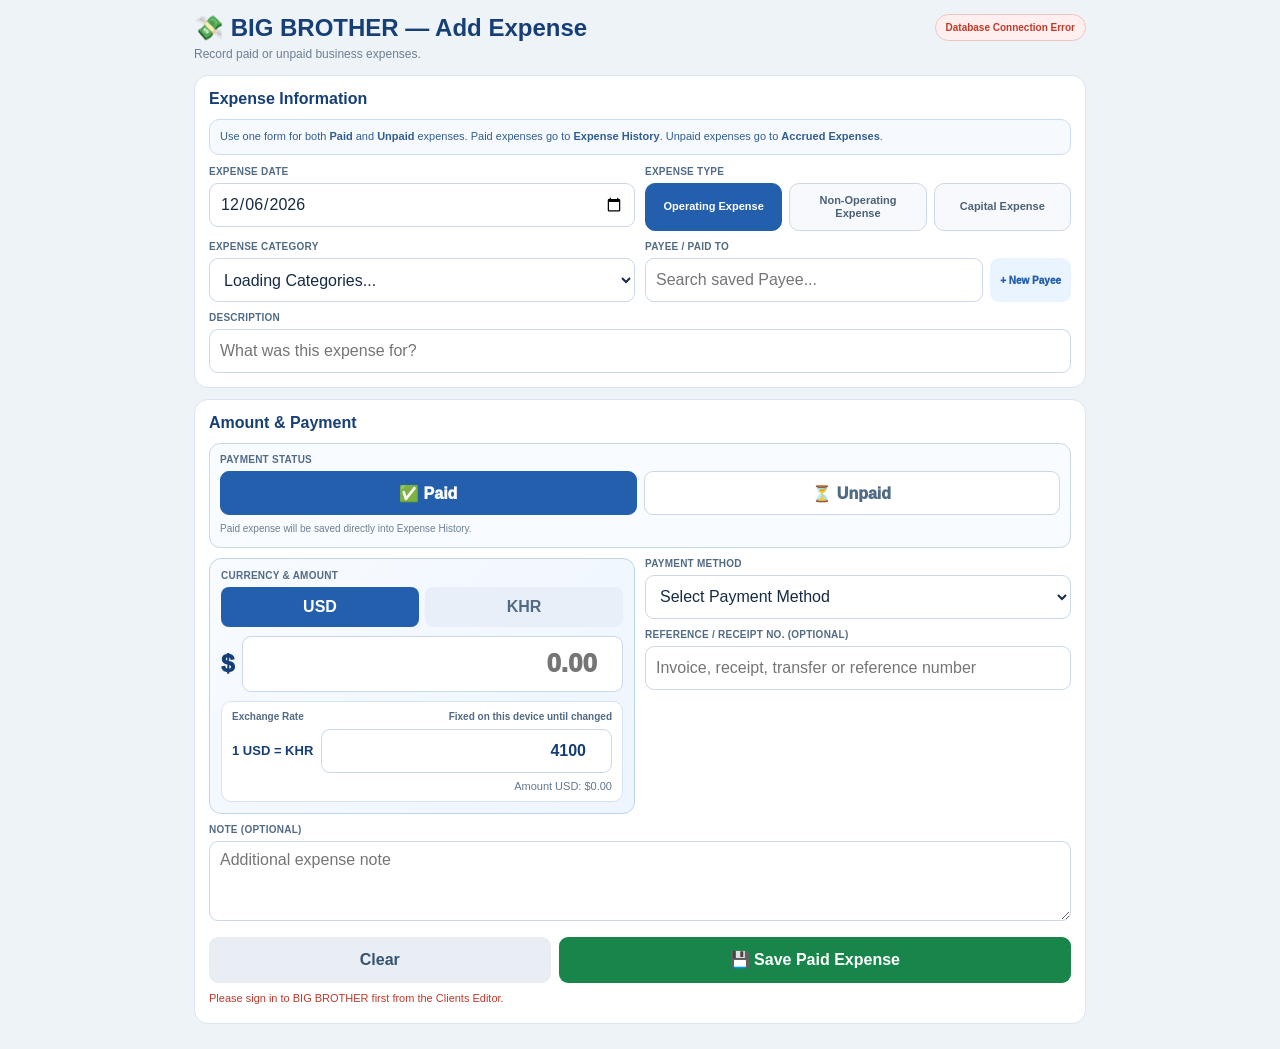
==== commit 8989529d: "Migrate live Expenses backend to Supabase" ====
--- a/index.html
+++ b/index.html
@@ -1,5188 +1,41 @@
-<!DOCTYPE html>
-<html>
+<!doctype html>
+<html lang="en">
 <head>
-  <base target="_top">
-  <meta charset="utf-8">
-  <meta name="viewport" content="width=device-width,initial-scale=1">
-  <title>BIG BROTHER — Expenses V1.6</title>
+<meta charset="utf-8"><meta name="viewport" content="width=device-width,initial-scale=1">
+<title>BIG BROTHER — Expenses Supabase</title>
+<style>html,body{margin:0;min-height:100%;background:#eef3f8;font-family:Arial,sans-serif}.bb-loader{min-height:100vh;display:flex;align-items:center;justify-content:center}.bb-card{background:#fff;border:1px solid #d9e2ef;border-radius:14px;padding:22px 28px;box-shadow:0 8px 30px #173a6615;color:#17457a;font-weight:800}.bb-sub{margin-top:6px;color:#6b7280;font-size:12px;font-weight:600}</style>
+</head>
+<body>
+<div class="bb-loader"><div class="bb-card">Loading BIG BROTHER Expenses…<div class="bb-sub">Secure Supabase database</div></div></div>
+<script>
+(async function(){
+  try{
+    const response=await fetch('legacy-google-v1.7.html?v=20260910-1',{cache:'no-store'});
+    if(!response.ok)throw new Error('Could not load Expenses source.');
+    let html=await response.text();
 
-  <style>
-    :root{
-      --navy:#173f77;
-      --blue:#245fae;
-      --bg:#eef3f8;
-      --line:#dce5ef;
-      --text:#172b43;
-      --muted:#6d7f93;
-      --green:#18864b;
-      --red:#c0392b;
-    }
+    const adapter='<scr'+'ipt src="supabase-expenses-adapter.js?v=20260910-1"></scr'+'ipt>';
+    const headClose=html.toLowerCase().indexOf('</head>');
+    if(headClose<0)throw new Error('Expenses source is missing </head>.');
+    html=html.slice(0,headClose)+adapter+'\n'+html.slice(headClose);
 
-    *{box-sizing:border-box}
+    const marker='  initialize();\n\n})();';
+    const replacement=`  // SUPABASE CUTOVER\n  jsonp = window.BBExpensesAdapter.jsonp;\n  expenseApiPostAction = window.BBExpensesAdapter.postAction;\n  expenseApiPost = function(payload,timeout){\n    return expenseApiPostAction('createExpense',payload,timeout);\n  };\n\n  initialize();\n\n})();`;
+    if(!html.includes(marker))throw new Error('Expenses initialization marker was not found.');
+    html=html.replace(marker,replacement);
 
-    html,body{
-      margin:0;
-      min-height:100%;
-      font-family:Arial,Helvetica,sans-serif;
-      background:var(--bg);
-      color:var(--text);
-    }
+    html=html.replace('<title>BIG BROTHER — Expenses V1.7</title>','<title>BIG BROTHER — Expenses Supabase</title>');
+    html=html.replaceAll('Expenses Database','Supabase Expenses Database');
+    html=html.replaceAll('Preparing Supabase Expenses Database...','Preparing Supabase…');
 
-    button,input,select,textarea{font:inherit}
-
-    .app{
-      width:min(920px,100%);
-      margin:0 auto;
-      padding:14px;
-    }
-
-    .topbar{
-      display:flex;
-      align-items:flex-start;
-      justify-content:space-between;
-      gap:12px;
-      margin-bottom:12px;
-    }
-
-    .brand h1{
-      margin:0;
-      color:var(--navy);
-      font-size:24px;
-    }
-
-    .brand p{
-      margin:4px 0 0;
-      color:var(--muted);
-      font-size:12px;
-      line-height:1.45;
-    }
-
-    .status-pill{
-      flex:0 0 auto;
-      border:1px solid #cad8e7;
-      border-radius:999px;
-      padding:7px 10px;
-      background:#fff;
-      color:#526b84;
-      font-size:10px;
-      font-weight:900;
-    }
-
-    .card{
-      border:1px solid var(--line);
-      border-radius:14px;
-      background:#fff;
-      padding:14px;
-      margin-bottom:11px;
-    }
-
-    .card-title{
-      margin:0 0 11px;
-      color:var(--navy);
-      font-size:16px;
-      font-weight:900;
-    }
-
-    .flow-note{
-      border:1px solid #c9ddf5;
-      border-radius:10px;
-      background:#f6faff;
-      color:#315d8f;
-      padding:9px 10px;
-      margin-bottom:11px;
-      font-size:11px;
-      line-height:1.45;
-    }
-
-    .grid-2{
-      display:grid;
-      grid-template-columns:1fr 1fr;
-      gap:10px;
-    }
-
-    .field{min-width:0}
-    .field.full{grid-column:1 / -1}
-
-    label{
-      display:block;
-      margin-bottom:6px;
-      color:#526b84;
-      font-size:10px;
-      font-weight:900;
-      text-transform:uppercase;
-      letter-spacing:.25px;
-    }
-
-    input,select,textarea{
-      width:100%;
-      border:1px solid #cbd8e7;
-      border-radius:9px;
-      background:#fff;
-      color:var(--text);
-      padding:9px 10px;
-      outline:none;
-    }
-
-    input,select{min-height:44px}
-    textarea{min-height:80px;resize:vertical}
-
-    input:focus,select:focus,textarea:focus{
-      border-color:#5f95dd;
-      box-shadow:0 0 0 2px rgba(36,95,174,.11);
-    }
-
-    .type-grid{
-      display:grid;
-      grid-template-columns:1fr 1fr 1fr;
-      gap:7px;
-    }
-
-    .type-btn{
-      min-height:48px;
-      border:1px solid #cbd8e7;
-      border-radius:10px;
-      background:#f7f9fc;
-      color:#4b6178;
-      padding:8px 9px;
-      font-size:11px;
-      font-weight:900;
-      line-height:1.25;
-      cursor:pointer;
-    }
-
-    .type-btn.active{
-      border-color:#245fae;
-      background:#245fae;
-      color:#fff;
-    }
-
-    .hidden-select{
-      position:absolute!important;
-      width:1px!important;
-      height:1px!important;
-      overflow:hidden!important;
-      clip:rect(0 0 0 0)!important;
-      white-space:nowrap!important;
-      border:0!important;
-      padding:0!important;
-      margin:-1px!important;
-    }
-
-    .money-card{
-      border:1px solid #bfd3ef;
-      border-radius:12px;
-      background:linear-gradient(135deg,#f8fbff,#edf5ff);
-      padding:11px;
-    }
-
-    .currency-row{
-      display:grid;
-      grid-template-columns:1fr 1fr;
-      gap:6px;
-      margin-bottom:9px;
-    }
-
-    .currency-btn{
-      min-height:40px;
-      border:0;
-      border-radius:8px;
-      background:#e8eff8;
-      color:#526b84;
-      font-weight:900;
-      cursor:pointer;
-    }
-
-    .currency-btn.active{
-      background:#245fae;
-      color:#fff;
-    }
-
-    .amount-wrap{
-      display:grid;
-      grid-template-columns:auto minmax(0,1fr);
-      gap:8px;
-      align-items:center;
-    }
-
-    .amount-symbol{
-      color:#173f77;
-      font-size:24px;
-      font-weight:1000;
-    }
-
-    #amount{
-      min-height:56px;
-      font-size:26px;
-      font-weight:1000;
-      text-align:right;
-      color:#173f77;
-    }
-
-    .rate-card{
-      border:1px solid #d5e2f1;
-      border-radius:10px;
-      background:#fff;
-      padding:9px 10px;
-      margin-top:9px;
-    }
-
-    .rate-head{
-      display:flex;
-      justify-content:space-between;
-      gap:10px;
-      margin-bottom:7px;
-      color:#526b84;
-      font-size:10px;
-      font-weight:900;
-    }
-
-    .rate-row{
-      display:grid;
-      grid-template-columns:auto minmax(0,1fr);
-      gap:8px;
-      align-items:center;
-    }
-
-    .rate-row strong{
-      color:#173f77;
-      font-size:13px;
-    }
-
-    #exchangeRate{
-      text-align:right;
-      font-size:16px;
-      font-weight:900;
-      color:#173f77;
-    }
-
-    .converted{
-      margin-top:7px;
-      color:#607890;
-      font-size:11px;
-      text-align:right;
-    }
-
-    .other-category{margin-top:9px}
-    .other-category[hidden]{display:none}
-
-    .actions{
-      display:grid;
-      grid-template-columns:1fr 1.5fr;
-      gap:8px;
-      margin-top:12px;
-    }
-
-    .btn{
-      min-height:46px;
-      border:0;
-      border-radius:9px;
-      padding:10px 12px;
-      font-weight:900;
-      cursor:pointer;
-    }
-
-    .btn.secondary{
-      background:#e9eef5;
-      color:#36536f;
-    }
-
-    .btn.primary{
-      background:#18864b;
-      color:#fff;
-    }
-
-    .btn:disabled{
-      opacity:.6;
-      cursor:wait;
-    }
-
-    .status{
-      min-height:18px;
-      margin-top:8px;
-      color:var(--muted);
-      font-size:11px;
-      line-height:1.4;
-    }
-
-    .status.error{color:var(--red)}
-
-    .success-card{
-      border:1px solid #bfe0cc;
-      border-radius:14px;
-      background:#edf8f2;
-      padding:14px;
-      margin-top:11px;
-    }
-
-    .success-card[hidden]{display:none}
-
-    .success-title{
-      color:#12663b;
-      font-size:18px;
-      font-weight:1000;
-    }
-
-    .success-id{
-      margin-top:4px;
-      color:#4b6a59;
-      font-size:11px;
-      font-weight:900;
-    }
-
-    .success-grid{
-      display:grid;
-      grid-template-columns:repeat(3,1fr);
-      gap:8px;
-      margin-top:10px;
-    }
-
-    .success-meta{
-      border:1px solid #cfe6d7;
-      border-radius:9px;
-      background:#fff;
-      padding:9px;
-    }
-
-    .success-meta small{
-      display:block;
-      color:#6a8475;
-      font-size:9px;
-      font-weight:900;
-      text-transform:uppercase;
-    }
-
-    .success-meta strong{
-      display:block;
-      margin-top:3px;
-      color:#1f4e36;
-      font-size:12px;
-      word-break:break-word;
-    }
-
-    @media(max-width:720px){
-      .app{padding:10px}
-      .topbar{display:grid;grid-template-columns:1fr}
-      .status-pill{justify-self:start}
-      .grid-2{grid-template-columns:1fr}
-      .type-grid{grid-template-columns:1fr}
-      .actions{grid-template-columns:1fr}
-      .success-grid{grid-template-columns:1fr}
-      input,select,textarea{font-size:16px}
-    }
-  
-    /* V1.1 — GitHub Pages / Dashboard shell mode */
-    body.embed{
-      background:#eef3f8;
-    }
-
-    body.embed .app{
-      width:100%;
-      max-width:none;
-      padding:10px;
-    }
-
-    body.embed .topbar{
-      display:none;
-    }
-
-
-    /* =====================================================
-       V1.2 — EXPENSE HISTORY
-       ===================================================== */
-    .view-section[hidden]{
-      display:none !important;
-    }
-
-    .history-toolbar{
-      display:grid;
-      grid-template-columns:2fr 1fr 1fr 1fr 1fr auto;
-      gap:8px;
-      align-items:end;
-      margin-bottom:10px;
-    }
-
-    .history-toolbar .field{
-      min-width:0;
-    }
-
-    .history-toolbar button{
-      min-height:44px;
-    }
-
-    .history-summary{
-      display:grid;
-      grid-template-columns:repeat(4,1fr);
-      gap:8px;
-      margin-bottom:10px;
-    }
-
-    .history-kpi{
-      border:1px solid #dce5ef;
-      border-radius:11px;
-      background:#fff;
-      padding:10px;
-    }
-
-    .history-kpi small{
-      display:block;
-      color:#75879a;
-      font-size:9px;
-      font-weight:900;
-      text-transform:uppercase;
-      letter-spacing:.3px;
-    }
-
-    .history-kpi strong{
-      display:block;
-      margin-top:5px;
-      color:#173f77;
-      font-size:18px;
-      font-weight:1000;
-    }
-
-    .history-table-wrap{
-      overflow:auto;
-      border:1px solid #dce5ef;
-      border-radius:12px;
-      background:#fff;
-    }
-
-    .history-table{
-      width:100%;
-      min-width:1250px;
-      border-collapse:collapse;
-    }
-
-    .history-table th,
-    .history-table td{
-      padding:9px 8px;
-      border-bottom:1px solid #edf1f5;
-      text-align:left;
-      vertical-align:top;
-      font-size:10px;
-    }
-
-    .history-table th{
-      position:sticky;
-      top:0;
-      z-index:2;
-      background:#173f77;
-      color:#fff;
-      font-size:9px;
-      text-transform:uppercase;
-      letter-spacing:.2px;
-      white-space:nowrap;
-    }
-
-    .history-table tbody tr:hover{
-      background:#f7faff;
-    }
-
-    .history-id{
-      font-weight:1000;
-      color:#245fae;
-      white-space:nowrap;
-    }
-
-    .history-amount{
-      font-weight:1000;
-      color:#173f77;
-      white-space:nowrap;
-    }
-
-    .history-muted{
-      color:#6d7f93;
-    }
-
-    .status-badge{
-      display:inline-block;
-      border-radius:999px;
-      padding:4px 7px;
-      background:#edf8f2;
-      color:#18864b;
-      font-size:9px;
-      font-weight:1000;
-      white-space:nowrap;
-    }
-
-    .history-view-btn{
-      border:0;
-      border-radius:7px;
-      background:#eaf4ff;
-      color:#245fae;
-      min-height:32px;
-      padding:6px 9px;
-      font-size:9px;
-      font-weight:900;
-      cursor:pointer;
-      white-space:nowrap;
-    }
-
-    .history-empty{
-      padding:28px 12px;
-      text-align:center;
-      color:#75879a;
-      font-size:12px;
-    }
-
-    .history-loading{
-      padding:22px 12px;
-      text-align:center;
-      color:#526b84;
-      font-size:12px;
-      font-weight:900;
-    }
-
-    .history-count{
-      margin:8px 0 0;
-      color:#6d7f93;
-      font-size:10px;
-    }
-
-    .detail-overlay{
-      position:fixed;
-      inset:0;
-      z-index:9999;
-      display:grid;
-      place-items:center;
-      padding:14px;
-      background:rgba(11,25,44,.58);
-    }
-
-    .detail-overlay[hidden]{
-      display:none;
-    }
-
-    .detail-modal{
-      width:min(760px,100%);
-      max-height:90vh;
-      overflow:auto;
-      border-radius:14px;
-      background:#fff;
-      box-shadow:0 20px 70px rgba(0,0,0,.25);
-    }
-
-    .detail-head{
-      position:sticky;
-      top:0;
-      z-index:2;
-      display:flex;
-      align-items:center;
-      justify-content:space-between;
-      gap:10px;
-      padding:13px 14px;
-      border-bottom:1px solid #dce5ef;
-      background:#fff;
-    }
-
-    .detail-head h2{
-      margin:0;
-      color:#173f77;
-      font-size:17px;
-    }
-
-    .detail-close{
-      border:0;
-      border-radius:8px;
-      background:#e9eef5;
-      color:#36536f;
-      min-width:38px;
-      min-height:36px;
-      font-weight:1000;
-      cursor:pointer;
-    }
-
-    .detail-body{
-      padding:14px;
-    }
-
-    .detail-grid{
-      display:grid;
-      grid-template-columns:1fr 1fr;
-      gap:8px;
-    }
-
-    .detail-cell{
-      border:1px solid #e0e8f1;
-      border-radius:9px;
-      background:#fbfcfe;
-      padding:9px;
-      min-width:0;
-    }
-
-    .detail-cell.full{
-      grid-column:1 / -1;
-    }
-
-    .detail-cell small{
-      display:block;
-      color:#75879a;
-      font-size:9px;
-      font-weight:900;
-      text-transform:uppercase;
-    }
-
-    .detail-cell strong{
-      display:block;
-      margin-top:4px;
-      color:#203a55;
-      font-size:11px;
-      white-space:pre-wrap;
-      word-break:break-word;
-    }
-
-    @media(max-width:900px){
-      .history-toolbar{
-        grid-template-columns:1fr 1fr;
-      }
-
-      .history-summary{
-        grid-template-columns:1fr 1fr;
-      }
-    }
-
-    @media(max-width:560px){
-      .history-toolbar,
-      .history-summary,
-      .detail-grid{
-        grid-template-columns:1fr;
-      }
-
-      .detail-cell.full{
-        grid-column:auto;
-      }
-    }
-
-
-    /* =====================================================
-       V1.4 — PAID / UNPAID + ACCRUED EXPENSES
-       ===================================================== */
-    .payment-status-box{
-      border:1px solid #cbd8e7;
-      border-radius:11px;
-      background:#f8fbff;
-      padding:10px;
-      margin-bottom:10px;
-    }
-
-    .payment-status-options{
-      display:grid;
-      grid-template-columns:1fr 1fr;
-      gap:7px;
-    }
-
-    .payment-status-btn{
-      min-height:44px;
-      border:1px solid #cbd8e7;
-      border-radius:9px;
-      background:#fff;
-      color:#526b84;
-      font-weight:1000;
-      cursor:pointer;
-    }
-
-    .payment-status-btn.active{
-      border-color:#245fae;
-      background:#245fae;
-      color:#fff;
-    }
-
-    .payment-status-help{
-      margin-top:7px;
-      color:#6d7f93;
-      font-size:10px;
-      line-height:1.45;
-    }
-
-    .unpaid-note{
-      color:#a15b00;
-    }
-
-    .conditional-payment-field[hidden]{
-      display:none !important;
-    }
-
-    .accrued-summary{
-      display:grid;
-      grid-template-columns:repeat(4,1fr);
-      gap:8px;
-      margin-bottom:10px;
-    }
-
-    .accrued-kpi{
-      border:1px solid #dce5ef;
-      border-radius:11px;
-      background:#fff;
-      padding:10px;
-    }
-
-    .accrued-kpi small{
-      display:block;
-      color:#75879a;
-      font-size:9px;
-      font-weight:900;
-      text-transform:uppercase;
-      letter-spacing:.3px;
-    }
-
-    .accrued-kpi strong{
-      display:block;
-      margin-top:5px;
-      color:#173f77;
-      font-size:18px;
-      font-weight:1000;
-    }
-
-    .accrued-toolbar{
-      display:grid;
-      grid-template-columns:2fr 1.2fr 1fr 1fr 1fr auto;
-      gap:8px;
-      align-items:end;
-      margin-bottom:10px;
-    }
-
-    .accrued-table-wrap{
-      overflow:auto;
-      border:1px solid #dce5ef;
-      border-radius:12px;
-      background:#fff;
-    }
-
-    .accrued-table{
-      width:100%;
-      min-width:1380px;
-      border-collapse:collapse;
-    }
-
-    .accrued-table th,
-    .accrued-table td{
-      padding:9px 8px;
-      border-bottom:1px solid #edf1f5;
-      text-align:left;
-      vertical-align:top;
-      font-size:10px;
-    }
-
-    .accrued-table th{
-      position:sticky;
-      top:0;
-      z-index:2;
-      background:#173f77;
-      color:#fff;
-      font-size:9px;
-      text-transform:uppercase;
-      white-space:nowrap;
-    }
-
-    .accrued-table tbody tr:hover{
-      background:#f8fbff;
-    }
-
-    .accrued-overdue{
-      color:#c0392b;
-      font-weight:1000;
-    }
-
-    .accrued-due-today{
-      color:#a96800;
-      font-weight:1000;
-    }
-
-    .badge-unpaid,
-    .badge-partial,
-    .badge-paid{
-      display:inline-block;
-      border-radius:999px;
-      padding:4px 7px;
-      font-size:9px;
-      font-weight:1000;
-      white-space:nowrap;
-    }
-
-    .badge-unpaid{
-      background:#fff0ef;
-      color:#c0392b;
-    }
-
-    .badge-partial{
-      background:#fff6df;
-      color:#9a6500;
-    }
-
-    .badge-paid{
-      background:#edf8f2;
-      color:#18864b;
-    }
-
-    .record-payment-btn{
-      border:0;
-      border-radius:7px;
-      background:#18864b;
-      color:#fff;
-      min-height:32px;
-      padding:6px 9px;
-      font-size:9px;
-      font-weight:900;
-      cursor:pointer;
-      white-space:nowrap;
-    }
-
-    .payment-overlay{
-      position:fixed;
-      inset:0;
-      z-index:10000;
-      display:grid;
-      place-items:center;
-      padding:14px;
-      background:rgba(11,25,44,.62);
-    }
-
-    .payment-overlay[hidden]{
-      display:none;
-    }
-
-    .payment-modal{
-      width:min(620px,100%);
-      max-height:92vh;
-      overflow:auto;
-      border-radius:14px;
-      background:#fff;
-      box-shadow:0 20px 70px rgba(0,0,0,.28);
-    }
-
-    .payment-modal-head{
-      position:sticky;
-      top:0;
-      z-index:2;
-      display:flex;
-      justify-content:space-between;
-      align-items:center;
-      gap:10px;
-      padding:13px 14px;
-      border-bottom:1px solid #dce5ef;
-      background:#fff;
-    }
-
-    .payment-modal-head h2{
-      margin:0;
-      color:#173f77;
-      font-size:17px;
-    }
-
-    .payment-modal-body{
-      padding:14px;
-    }
-
-    .payment-summary-box{
-      border:1px solid #cfe0f3;
-      border-radius:10px;
-      background:#f7fbff;
-      padding:10px;
-      margin-bottom:10px;
-    }
-
-    .payment-summary-line{
-      display:flex;
-      justify-content:space-between;
-      gap:10px;
-      padding:4px 0;
-      font-size:11px;
-    }
-
-    .payment-summary-line strong{
-      color:#173f77;
-    }
-
-    .accrued-status-message{
-      min-height:18px;
-      margin:8px 0;
-      color:#6d7f93;
-      font-size:11px;
-    }
-
-    .accrued-status-message.error{
-      color:#c0392b;
-    }
-
-    @media(max-width:900px){
-      .accrued-summary{
-        grid-template-columns:1fr 1fr;
-      }
-
-      .accrued-toolbar{
-        grid-template-columns:1fr 1fr;
-      }
-    }
-
-    @media(max-width:560px){
-      .payment-status-options,
-      .accrued-summary,
-      .accrued-toolbar{
-        grid-template-columns:1fr;
-      }
-    }
-
-
-    /* =====================================================
-       V1.5 — PAYEE MASTER / GROUPED ACCRUED / BATCH PAYMENT
-       ===================================================== */
-    .payee-picker{
-      position:relative;
-    }
-
-    .payee-input-row{
-      display:grid;
-      grid-template-columns:minmax(0,1fr) auto;
-      gap:7px;
-    }
-
-    .payee-add-btn{
-      min-height:44px;
-      border:0;
-      border-radius:9px;
-      background:#eaf4ff;
-      color:#245fae;
-      padding:8px 10px;
-      font-size:10px;
-      font-weight:1000;
-      cursor:pointer;
-      white-space:nowrap;
-    }
-
-    .payee-suggestions{
-      position:absolute;
-      z-index:20;
-      top:100%;
-      left:0;
-      right:0;
-      margin-top:4px;
-      max-height:260px;
-      overflow:auto;
-      border:1px solid #cbd8e7;
-      border-radius:10px;
-      background:#fff;
-      box-shadow:0 14px 32px rgba(29,55,85,.16);
-    }
-
-    .payee-suggestions[hidden]{
-      display:none;
-    }
-
-    .payee-suggestion{
-      width:100%;
-      border:0;
-      border-bottom:1px solid #edf1f5;
-      background:#fff;
-      padding:9px 10px;
-      text-align:left;
-      cursor:pointer;
-    }
-
-    .payee-suggestion:last-child{
-      border-bottom:0;
-    }
-
-    .payee-suggestion:hover{
-      background:#f5f9ff;
-    }
-
-    .payee-suggestion strong{
-      display:block;
-      color:#173f77;
-      font-size:11px;
-    }
-
-    .payee-suggestion small{
-      display:block;
-      margin-top:2px;
-      color:#75879a;
-      font-size:9px;
-    }
-
-    .payee-selected{
-      margin-top:6px;
-      border:1px solid #cfe0f3;
-      border-radius:8px;
-      background:#f7fbff;
-      padding:7px 9px;
-      color:#526b84;
-      font-size:10px;
-    }
-
-    .payee-selected[hidden]{
-      display:none;
-    }
-
-    .payee-modal-overlay,
-    .batch-overlay{
-      position:fixed;
-      inset:0;
-      z-index:10020;
-      display:grid;
-      place-items:center;
-      padding:14px;
-      background:rgba(11,25,44,.62);
-    }
-
-    .payee-modal-overlay[hidden],
-    .batch-overlay[hidden]{
-      display:none;
-    }
-
-    .payee-modal,
-    .batch-modal{
-      width:min(760px,100%);
-      max-height:92vh;
-      overflow:auto;
-      border-radius:14px;
-      background:#fff;
-      box-shadow:0 20px 70px rgba(0,0,0,.28);
-    }
-
-    .payee-modal-head,
-    .batch-modal-head{
-      position:sticky;
-      top:0;
-      z-index:2;
-      display:flex;
-      justify-content:space-between;
-      align-items:center;
-      gap:10px;
-      padding:13px 14px;
-      border-bottom:1px solid #dce5ef;
-      background:#fff;
-    }
-
-    .payee-modal-head h2,
-    .batch-modal-head h2{
-      margin:0;
-      color:#173f77;
-      font-size:17px;
-    }
-
-    .payee-modal-body,
-    .batch-modal-body{
-      padding:14px;
-    }
-
-    .accrued-view-toggle{
-      display:flex;
-      gap:7px;
-      flex-wrap:wrap;
-      margin-bottom:10px;
-    }
-
-    .accrued-view-btn{
-      min-height:38px;
-      border:1px solid #cbd8e7;
-      border-radius:9px;
-      background:#fff;
-      color:#526b84;
-      padding:7px 10px;
-      font-size:10px;
-      font-weight:1000;
-      cursor:pointer;
-    }
-
-    .accrued-view-btn.active{
-      border-color:#245fae;
-      background:#245fae;
-      color:#fff;
-    }
-
-    .payee-summary-list{
-      display:grid;
-      gap:9px;
-    }
-
-    .payee-summary-card{
-      border:1px solid #dce5ef;
-      border-radius:12px;
-      background:#fff;
-      padding:11px;
-    }
-
-    .payee-summary-top{
-      display:flex;
-      justify-content:space-between;
-      gap:12px;
-      align-items:flex-start;
-    }
-
-    .payee-summary-name{
-      color:#173f77;
-      font-size:15px;
-      font-weight:1000;
-    }
-
-    .payee-summary-meta{
-      margin-top:4px;
-      color:#6d7f93;
-      font-size:10px;
-      line-height:1.5;
-    }
-
-    .payee-summary-total{
-      color:#173f77;
-      font-size:16px;
-      font-weight:1000;
-      white-space:nowrap;
-    }
-
-    .payee-summary-stats{
-      display:grid;
-      grid-template-columns:repeat(4,1fr);
-      gap:7px;
-      margin-top:9px;
-    }
-
-    .payee-summary-stat{
-      border:1px solid #edf1f5;
-      border-radius:8px;
-      background:#fbfcfe;
-      padding:7px;
-    }
-
-    .payee-summary-stat small{
-      display:block;
-      color:#7b8da0;
-      font-size:8px;
-      font-weight:900;
-      text-transform:uppercase;
-    }
-
-    .payee-summary-stat strong{
-      display:block;
-      margin-top:3px;
-      color:#294965;
-      font-size:11px;
-    }
-
-    .payee-summary-actions{
-      display:flex;
-      gap:7px;
-      flex-wrap:wrap;
-      margin-top:9px;
-    }
-
-    .batch-pay-btn{
-      border:0;
-      border-radius:8px;
-      background:#18864b;
-      color:#fff;
-      min-height:36px;
-      padding:7px 10px;
-      font-size:10px;
-      font-weight:1000;
-      cursor:pointer;
-    }
-
-    .view-payee-expenses-btn{
-      border:0;
-      border-radius:8px;
-      background:#eaf4ff;
-      color:#245fae;
-      min-height:36px;
-      padding:7px 10px;
-      font-size:10px;
-      font-weight:1000;
-      cursor:pointer;
-    }
-
-    .batch-invoice-list{
-      border:1px solid #dce5ef;
-      border-radius:10px;
-      overflow:auto;
-      max-height:330px;
-      margin:10px 0;
-    }
-
-    .batch-invoice-row{
-      display:grid;
-      grid-template-columns:auto 1.2fr 1fr 1fr 1fr;
-      gap:8px;
-      align-items:center;
-      padding:8px 9px;
-      border-bottom:1px solid #edf1f5;
-      font-size:10px;
-    }
-
-    .batch-invoice-row:last-child{
-      border-bottom:0;
-    }
-
-    .batch-invoice-row input{
-      width:auto;
-      min-height:auto;
-    }
-
-    .batch-total-box{
-      display:flex;
-      justify-content:space-between;
-      gap:10px;
-      border:1px solid #cfe0f3;
-      border-radius:10px;
-      background:#f7fbff;
-      padding:10px;
-      margin:9px 0;
-      color:#294965;
-      font-size:12px;
-      font-weight:900;
-    }
-
-    .batch-total-box strong{
-      color:#173f77;
-      font-size:16px;
-    }
-
-    @media(max-width:760px){
-      .payee-input-row{
-        grid-template-columns:1fr;
-      }
-
-      .payee-summary-top{
-        display:grid;
-        grid-template-columns:1fr;
-      }
-
-      .payee-summary-stats{
-        grid-template-columns:1fr 1fr;
-      }
-
-      .batch-invoice-row{
-        grid-template-columns:auto 1fr;
-      }
-
-      .batch-invoice-row span:nth-child(n+3){
-        grid-column:2;
-      }
-    }
-
-
-    /* =====================================================
-       V1.6 — SMART SYNC + DEVICE STORAGE
-       ===================================================== */
-    .status-pill.syncing{
-      background:#fff6df;
-      color:#9a6500;
-      border-color:#f0d99d;
-    }
-
-    .status-pill.cached{
-      background:#eef5ff;
-      color:#245fae;
-      border-color:#cfe0f3;
-    }
-
-    .status-pill.offline{
-      background:#fff0ef;
-      color:#c0392b;
-      border-color:#f1c2bd;
-    }
-
-</style>
-</head>
-
-<body>
-
-<div class="app">
-
-  <div class="topbar">
-    <div class="brand">
-      <h1 id="pageTitle">💸 BIG BROTHER — Add Expense</h1>
-      <p id="pageSubtitle">Record paid expenses. Unpaid expenses will be handled later in Accrued Expenses.</p>
-    </div>
-
-    <div class="status-pill" id="dbStatus">Preparing Expenses Database...</div>
-  </div>
-
-  <section class="view-section" id="viewAddExpense">
-
-  <form id="expenseForm">
-
-    <div class="card">
-      <div class="card-title">Expense Information</div>
-
-      <div class="flow-note">
-        Use one form for both <strong>Paid</strong> and <strong>Unpaid</strong> expenses.
-        Paid expenses go to <strong>Expense History</strong>. Unpaid expenses go to <strong>Accrued Expenses</strong>.
-      </div>
-
-      <div class="grid-2">
-
-        <div class="field">
-          <label for="expenseDate">Expense Date</label>
-          <input id="expenseDate" type="date" required>
-        </div>
-
-        <div class="field">
-          <label>Expense Type</label>
-
-          <div class="type-grid">
-            <button class="type-btn active" type="button" data-type="OPERATING EXPENSE">Operating Expense</button>
-            <button class="type-btn" type="button" data-type="NON-OPERATING EXPENSE">Non-Operating Expense</button>
-            <button class="type-btn" type="button" data-type="CAPITAL EXPENSE">Capital Expense</button>
-          </div>
-
-          <select id="expenseType" class="hidden-select" tabindex="-1" aria-hidden="true">
-            <option value="OPERATING EXPENSE">Operating Expense</option>
-            <option value="NON-OPERATING EXPENSE">Non-Operating Expense</option>
-            <option value="CAPITAL EXPENSE">Capital Expense</option>
-          </select>
-        </div>
-
-        <div class="field">
-          <label for="category">Expense Category</label>
-          <select id="category" required>
-            <option value="">Loading Categories...</option>
-          </select>
-
-          <div class="other-category" id="otherCategoryWrap" hidden>
-            <label for="otherCategory">Custom Category</label>
-            <input id="otherCategory" type="text" autocomplete="off" placeholder="Enter expense category">
-          </div>
-        </div>
-
-        <div class="field">
-          <label for="payeeSearch">Payee / Paid To</label>
-
-          <div class="payee-picker">
-            <div class="payee-input-row">
-              <input
-                id="payeeSearch"
-                type="text"
-                autocomplete="off"
-                placeholder="Search saved Payee..."
-                required
-              >
-
-              <button class="payee-add-btn" type="button" id="addPayeeBtn">
-                + New Payee
-              </button>
-            </div>
-
-            <input id="payeeId" type="hidden">
-
-            <div class="payee-suggestions" id="payeeSuggestions" hidden></div>
-
-            <div class="payee-selected" id="payeeSelectedSummary" hidden></div>
-          </div>
-        </div>
-
-        <div class="field full">
-          <label for="description">Description</label>
-          <input id="description" type="text" autocomplete="off" placeholder="What was this expense for?" required>
-        </div>
-
-      </div>
-    </div>
-
-    <div class="card">
-      <div class="card-title">Amount & Payment</div>
-
-      <div class="payment-status-box">
-        <label>Payment Status</label>
-
-        <div class="payment-status-options">
-          <button class="payment-status-btn active" type="button" id="paymentStatusPaid">✅ Paid</button>
-          <button class="payment-status-btn" type="button" id="paymentStatusUnpaid">⏳ Unpaid</button>
-        </div>
-
-        <select id="paymentStatus" class="hidden-select" tabindex="-1" aria-hidden="true">
-          <option value="PAID">Paid</option>
-          <option value="UNPAID">Unpaid</option>
-        </select>
-
-        <div class="payment-status-help" id="paymentStatusHelp">
-          Paid expense will be saved directly into Expense History.
-        </div>
-      </div>
-
-      <div class="grid-2">
-
-        <div class="money-card">
-          <label>Currency & Amount</label>
-
-          <div class="currency-row">
-            <button class="currency-btn active" type="button" id="currencyUSD">USD</button>
-            <button class="currency-btn" type="button" id="currencyKHR">KHR</button>
-          </div>
-
-          <select id="currency" class="hidden-select" tabindex="-1" aria-hidden="true">
-            <option value="USD">USD</option>
-            <option value="KHR">KHR</option>
-          </select>
-
-          <div class="amount-wrap">
-            <span class="amount-symbol" id="amountSymbol">$</span>
-            <input id="amount" type="number" min="0.01" step="0.01" inputmode="decimal" placeholder="0.00" required>
-          </div>
-
-          <div class="rate-card">
-            <div class="rate-head">
-              <span>Exchange Rate</span>
-              <span>Fixed on this device until changed</span>
-            </div>
-
-            <div class="rate-row">
-              <strong>1 USD = KHR</strong>
-              <input id="exchangeRate" type="number" min="1" step="1" inputmode="decimal" value="4100">
-            </div>
-
-            <div class="converted" id="convertedAmount">Amount USD: $0.00</div>
-          </div>
-        </div>
-
-        <div>
-          <div class="field conditional-payment-field" id="paidPaymentMethodWrap">
-            <label for="paymentMethod">Payment Method</label>
-            <select id="paymentMethod" required>
-              <option value="">Select Payment Method</option>
-            </select>
-          </div>
-
-          <div class="field conditional-payment-field" id="unpaidDueDateWrap" hidden>
-            <label for="dueDate">Due Date</label>
-            <input id="dueDate" type="date">
-          </div>
-
-          <div class="field" style="margin-top:10px">
-            <label for="referenceNo">Reference / Receipt No. (Optional)</label>
-            <input id="referenceNo" type="text" autocomplete="off" placeholder="Invoice, receipt, transfer or reference number">
-          </div>
-        </div>
-
-        <div class="field full">
-          <label for="note">Note (Optional)</label>
-          <textarea id="note" placeholder="Additional expense note"></textarea>
-        </div>
-
-      </div>
-
-      <div class="actions">
-        <button class="btn secondary" type="button" id="clearBtn">Clear</button>
-        <button class="btn primary" type="submit" id="saveBtn">💾 Save Expense</button>
-      </div>
-
-      <div class="status" id="status"></div>
-
-      <div class="success-card" id="successCard" hidden>
-        <div class="success-title">✅ Expense Saved</div>
-        <div class="success-id" id="successId"></div>
-
-        <div class="success-grid">
-          <div class="success-meta">
-            <small>Expense Type</small>
-            <strong id="successType"></strong>
-          </div>
-
-          <div class="success-meta">
-            <small>Category</small>
-            <strong id="successCategory"></strong>
-          </div>
-
-          <div class="success-meta">
-            <small>Amount</small>
-            <strong id="successAmount"></strong>
-          </div>
-
-          <div class="success-meta">
-            <small>Status</small>
-            <strong id="successStatus"></strong>
-          </div>
-        </div>
-
-        <div class="actions">
-          <button class="btn secondary" type="button" id="addAnotherBtn">➕ Add Another Expense</button>
-          <button class="btn primary" type="button" id="successViewBtn">View Expense</button>
-        </div>
-      </div>
-
-    </div>
-
-  </form>
-
-  </section>
-
-  <section class="view-section" id="viewAccruedExpenses" hidden>
-
-    <div class="card">
-      <div class="card-title">⏳ Accrued Expenses</div>
-
-      <div class="flow-note">
-        Shows outstanding expenses saved as <strong>Unpaid</strong>. Partial payments stay here until the balance reaches zero.
-        Once fully paid, the expense automatically moves to <strong>Expense History</strong>.
-      </div>
-
-      <div class="accrued-toolbar">
-
-        <div class="field">
-          <label for="accruedSearch">Search</label>
-          <input id="accruedSearch" type="search" placeholder="Expense ID, payee, category, description...">
-        </div>
-
-        <div class="field">
-          <label for="accruedPayee">Payee</label>
-          <select id="accruedPayee">
-            <option value="">All Payees</option>
-          </select>
-        </div>
-
-        <div class="field">
-          <label for="accruedType">Expense Type</label>
-          <select id="accruedType">
-            <option value="">All Types</option>
-            <option value="OPERATING EXPENSE">Operating Expense</option>
-            <option value="NON-OPERATING EXPENSE">Non-Operating Expense</option>
-            <option value="CAPITAL EXPENSE">Capital Expense</option>
-          </select>
-        </div>
-
-        <div class="field">
-          <label for="accruedStatus">Status</label>
-          <select id="accruedStatus">
-            <option value="">All Outstanding</option>
-            <option value="UNPAID">Unpaid</option>
-            <option value="PARTIAL">Partial</option>
-            <option value="OVERDUE">Overdue</option>
-          </select>
-        </div>
-
-        <div class="field">
-          <label for="accruedCurrency">Currency</label>
-          <select id="accruedCurrency">
-            <option value="">All Currency</option>
-            <option value="USD">USD</option>
-            <option value="KHR">KHR</option>
-          </select>
-        </div>
-
-        <button class="btn secondary" type="button" id="accruedRefreshBtn">↻ Refresh</button>
-      </div>
-
-      <div class="accrued-summary">
-        <div class="accrued-kpi">
-          <small>Outstanding Records</small>
-          <strong id="accruedCount">0</strong>
-        </div>
-
-        <div class="accrued-kpi">
-          <small>Outstanding USD</small>
-          <strong id="accruedOutstandingUsd">$0.00</strong>
-        </div>
-
-        <div class="accrued-kpi">
-          <small>Unpaid</small>
-          <strong id="accruedUnpaidCount">0</strong>
-        </div>
-
-        <div class="accrued-kpi">
-          <small>Overdue</small>
-          <strong id="accruedOverdueCount">0</strong>
-        </div>
-      </div>
-
-      <div class="accrued-status-message" id="accruedMessage"></div>
-
-      <div class="accrued-view-toggle">
-        <button type="button" class="accrued-view-btn active" id="accruedSummaryViewBtn">Payee Summary</button>
-        <button type="button" class="accrued-view-btn" id="accruedAllViewBtn">All Expenses</button>
-      </div>
-
-      <div id="accruedPayeeSummary"></div>
-
-      <div class="accrued-table-wrap" id="accruedAllExpensesWrap" hidden>
-        <table class="accrued-table">
-          <thead>
-            <tr>
-              <th>Expense ID</th>
-              <th>Expense Date</th>
-              <th>Due Date</th>
-              <th>Expense Type</th>
-              <th>Category</th>
-              <th>Payee</th>
-              <th>Description</th>
-              <th>Original Amount</th>
-              <th>Paid</th>
-              <th>Balance</th>
-              <th>Status</th>
-              <th>Due</th>
-              <th>Action</th>
-              <th>Detail</th>
-            </tr>
-          </thead>
-          <tbody id="accruedRows">
-            <tr>
-              <td colspan="14" class="history-loading">Loading Accrued Expenses...</td>
-            </tr>
-          </tbody>
-        </table>
-      </div>
-
-      <div class="history-count" id="accruedCountText"></div>
-    </div>
-
-  </section>
-
-  <section class="view-section" id="viewExpenseHistory" hidden>
-
-    <div class="card">
-      <div class="card-title">📜 Expense History</div>
-
-      <div class="flow-note">
-        Shows fully <strong>PAID</strong> expenses, including accrued expenses after the accountant clears the balance.
-      </div>
-
-      <div class="history-toolbar">
-
-        <div class="field">
-          <label for="historySearch">Search</label>
-          <input id="historySearch" type="search" placeholder="Expense ID, payee, category, description...">
-        </div>
-
-        <div class="field">
-          <label for="historyType">Expense Type</label>
-          <select id="historyType">
-            <option value="">All Types</option>
-            <option value="OPERATING EXPENSE">Operating Expense</option>
-            <option value="NON-OPERATING EXPENSE">Non-Operating Expense</option>
-            <option value="CAPITAL EXPENSE">Capital Expense</option>
-          </select>
-        </div>
-
-        <div class="field">
-          <label for="historyCurrency">Currency</label>
-          <select id="historyCurrency">
-            <option value="">All Currency</option>
-            <option value="USD">USD</option>
-            <option value="KHR">KHR</option>
-          </select>
-        </div>
-
-        <div class="field">
-          <label for="historyFrom">From Date</label>
-          <input id="historyFrom" type="date">
-        </div>
-
-        <div class="field">
-          <label for="historyTo">To Date</label>
-          <input id="historyTo" type="date">
-        </div>
-
-        <button class="btn secondary" type="button" id="historyRefreshBtn">↻ Refresh</button>
-
-      </div>
-
-      <div class="history-summary">
-        <div class="history-kpi">
-          <small>Expense Records</small>
-          <strong id="historyRecordCount">0</strong>
-        </div>
-
-        <div class="history-kpi">
-          <small>Total Amount USD</small>
-          <strong id="historyTotalUsd">$0.00</strong>
-        </div>
-
-        <div class="history-kpi">
-          <small>Original USD Expenses</small>
-          <strong id="historyOriginalUsd">$0.00</strong>
-        </div>
-
-        <div class="history-kpi">
-          <small>Original KHR Expenses</small>
-          <strong id="historyOriginalKhr">0 ៛</strong>
-        </div>
-      </div>
-
-      <div class="history-table-wrap">
-        <table class="history-table">
-          <thead>
-            <tr>
-              <th>Expense ID</th>
-              <th>Date</th>
-              <th>Expense Type</th>
-              <th>Category</th>
-              <th>Payee</th>
-              <th>Description</th>
-              <th>Currency</th>
-              <th>Amount</th>
-              <th>Amount USD</th>
-              <th>Payment Method</th>
-              <th>Reference No.</th>
-              <th>Status</th>
-              <th>Detail</th>
-            </tr>
-          </thead>
-          <tbody id="historyRows">
-            <tr>
-              <td colspan="13" class="history-loading">Loading Expense History...</td>
-            </tr>
-          </tbody>
-        </table>
-      </div>
-
-      <div class="history-count" id="historyCountText"></div>
-    </div>
-
-  </section>
-
-</div>
-
-<div class="payee-modal-overlay" id="payeeModalOverlay" hidden>
-  <div class="payee-modal">
-
-    <div class="payee-modal-head">
-      <h2>➕ Add Expense Payee</h2>
-      <button class="detail-close" type="button" id="payeeModalCloseBtn">✕</button>
-    </div>
-
-    <div class="payee-modal-body">
-      <div class="grid-2">
-
-        <div class="field">
-          <label for="newPayeeName">Payee Name</label>
-          <input id="newPayeeName" type="text" autocomplete="off">
-        </div>
-
-        <div class="field">
-          <label for="newPayeeType">Payee Type</label>
-          <select id="newPayeeType">
-            <option value="SUPPLIER">Supplier</option>
-            <option value="UTILITY">Utility</option>
-            <option value="LANDLORD">Landlord</option>
-            <option value="SERVICE PROVIDER">Service Provider</option>
-            <option value="STAFF">Staff</option>
-            <option value="GOVERNMENT">Government</option>
-            <option value="BANK / FINANCIAL">Bank / Financial</option>
-            <option value="OTHER">Other</option>
-          </select>
-        </div>
-
-        <div class="field">
-          <label for="newPayeePhone">Phone</label>
-          <input id="newPayeePhone" type="text" autocomplete="off">
-        </div>
-
-        <div class="field">
-          <label for="newPayeeDefaultPayment">Default Payment Method</label>
-          <select id="newPayeeDefaultPayment">
-            <option value="">None</option>
-            <option value="Cash">Cash</option>
-            <option value="ABA">ABA</option>
-            <option value="Bank Transfer">Bank Transfer</option>
-            <option value="Card">Card</option>
-            <option value="Other">Other</option>
-          </select>
-        </div>
-
-        <div class="field full">
-          <label for="newPayeeAddress">Address</label>
-          <input id="newPayeeAddress" type="text" autocomplete="off">
-        </div>
-
-        <div class="field">
-          <label for="newPayeeBank">Bank Name</label>
-          <input id="newPayeeBank" type="text" autocomplete="off">
-        </div>
-
-        <div class="field">
-          <label for="newPayeeAccountName">Account Name</label>
-          <input id="newPayeeAccountName" type="text" autocomplete="off">
-        </div>
-
-        <div class="field full">
-          <label for="newPayeeAccountNumber">Account Number</label>
-          <input id="newPayeeAccountNumber" type="text" autocomplete="off">
-        </div>
-
-        <div class="field full">
-          <label for="newPayeeNote">Note</label>
-          <textarea id="newPayeeNote"></textarea>
-        </div>
-      </div>
-
-      <div class="accrued-status-message" id="newPayeeMessage"></div>
-
-      <div class="actions">
-        <button class="btn secondary" type="button" id="payeeModalCancelBtn">Cancel</button>
-        <button class="btn primary" type="button" id="savePayeeBtn">Save Payee</button>
-      </div>
-    </div>
-  </div>
-</div>
-
-<div class="batch-overlay" id="batchPaymentOverlay" hidden>
-  <div class="batch-modal">
-
-    <div class="batch-modal-head">
-      <h2>💳 Batch Payment</h2>
-      <button class="detail-close" type="button" id="batchPaymentCloseBtn">✕</button>
-    </div>
-
-    <div class="batch-modal-body">
-      <div class="payment-summary-box">
-        <div class="payment-summary-line">
-          <span>Payee</span>
-          <strong id="batchPayeeName">-</strong>
-        </div>
-
-        <div class="payment-summary-line">
-          <span>Outstanding Expenses</span>
-          <strong id="batchExpenseCount">0</strong>
-        </div>
-      </div>
-
-      <div class="grid-2">
-        <div class="field">
-          <label for="batchCurrency">Currency</label>
-          <select id="batchCurrency"></select>
-        </div>
-
-        <div class="field">
-          <label for="batchPaymentDate">Payment Date</label>
-          <input id="batchPaymentDate" type="date">
-        </div>
-      </div>
-
-      <div style="margin-top:9px">
-        <button class="btn secondary" type="button" id="batchSelectAllBtn">Select All Outstanding</button>
-      </div>
-
-      <div class="batch-invoice-list" id="batchInvoiceList"></div>
-
-      <div class="batch-total-box">
-        <span>Selected Batch Total</span>
-        <strong id="batchSelectedTotal">$0.00</strong>
-      </div>
-
-      <div class="grid-2">
-        <div class="field">
-          <label for="batchPaymentMethod">Payment Method</label>
-          <select id="batchPaymentMethod">
-            <option value="">Select Payment Method</option>
-          </select>
-        </div>
-
-        <div class="field conditional-payment-field" id="batchRateWrap" hidden>
-          <label for="batchExchangeRate">Exchange Rate (1 USD = KHR)</label>
-          <input id="batchExchangeRate" type="number" min="1" step="1" inputmode="decimal">
-        </div>
-
-        <div class="field full">
-          <label for="batchReferenceNo">Reference No. (Optional)</label>
-          <input id="batchReferenceNo" type="text" autocomplete="off">
-        </div>
-
-        <div class="field full">
-          <label for="batchNote">Note (Optional)</label>
-          <textarea id="batchNote"></textarea>
-        </div>
-      </div>
-
-      <div class="accrued-status-message" id="batchPaymentMessage"></div>
-
-      <div class="actions">
-        <button class="btn secondary" type="button" id="batchPaymentCancelBtn">Cancel</button>
-        <button class="btn primary" type="button" id="batchPaymentConfirmBtn">Confirm Batch Payment</button>
-      </div>
-    </div>
-  </div>
-</div>
-
-<div class="payment-overlay" id="expensePaymentOverlay" hidden>
-  <div class="payment-modal">
-
-    <div class="payment-modal-head">
-      <h2>💳 Record Expense Payment</h2>
-      <button class="detail-close" type="button" id="expensePaymentCloseBtn">✕</button>
-    </div>
-
-    <div class="payment-modal-body">
-
-      <div class="payment-summary-box">
-        <div class="payment-summary-line">
-          <span>Expense ID</span>
-          <strong id="paymentExpenseId">-</strong>
-        </div>
-        <div class="payment-summary-line">
-          <span>Payee</span>
-          <strong id="paymentPayee">-</strong>
-        </div>
-        <div class="payment-summary-line">
-          <span>Total Expense</span>
-          <strong id="paymentTotal">-</strong>
-        </div>
-        <div class="payment-summary-line">
-          <span>Already Paid</span>
-          <strong id="paymentAlreadyPaid">-</strong>
-        </div>
-        <div class="payment-summary-line">
-          <span>Outstanding Balance</span>
-          <strong id="paymentBalance">-</strong>
-        </div>
-      </div>
-
-      <div class="grid-2">
-        <div class="field">
-          <label for="expensePaymentDate">Payment Date</label>
-          <input id="expensePaymentDate" type="date">
-        </div>
-
-        <div class="field">
-          <label for="expensePaymentAmount">Payment Amount</label>
-          <input id="expensePaymentAmount" type="number" min="0.01" step="0.01" inputmode="decimal">
-        </div>
-
-        <div class="field">
-          <label for="expensePaymentMethod">Payment Method</label>
-          <select id="expensePaymentMethod">
-            <option value="">Select Payment Method</option>
-          </select>
-        </div>
-
-        <div class="field conditional-payment-field" id="expensePaymentRateWrap" hidden>
-          <label for="expensePaymentRate">Exchange Rate (1 USD = KHR)</label>
-          <input id="expensePaymentRate" type="number" min="1" step="1" inputmode="decimal">
-        </div>
-
-        <div class="field full">
-          <label for="expensePaymentReference">Reference No. (Optional)</label>
-          <input id="expensePaymentReference" type="text" autocomplete="off">
-        </div>
-
-        <div class="field full">
-          <label for="expensePaymentNote">Note (Optional)</label>
-          <textarea id="expensePaymentNote"></textarea>
-        </div>
-      </div>
-
-      <div class="accrued-status-message" id="expensePaymentMessage"></div>
-
-      <div class="actions">
-        <button class="btn secondary" type="button" id="expensePaymentCancelBtn">Cancel</button>
-        <button class="btn primary" type="button" id="expensePaymentConfirmBtn">Confirm Payment</button>
-      </div>
-    </div>
-
-  </div>
-</div>
-
-<div class="detail-overlay" id="expenseDetailOverlay" hidden>
-  <div class="detail-modal">
-    <div class="detail-head">
-      <h2 id="detailTitle">Expense Detail</h2>
-      <button class="detail-close" type="button" id="detailCloseBtn">✕</button>
-    </div>
-    <div class="detail-body">
-      <div class="detail-grid" id="detailGrid"></div>
-    </div>
-  </div>
-</div>
-
-<script>
-(function(){
-  "use strict";
-
-  var EXPENSE_API = "https://script.google.com/macros/s/AKfycbwkR-nBsHZQtd8KFd_bVTy9-PCpcGzeoy1a7nRaqxZd42rHeKzFz1OBCM2h6ULU4BiC/exec";
-  var params = new URLSearchParams(window.location.search);
-  var embed = params.get("embed") === "1" || !!params.get("shellModule");
-
-  if(embed){
-    document.body.classList.add("embed");
+    document.open();
+    document.write(html);
+    document.close();
+  }catch(error){
+    console.error(error);
+    document.body.innerHTML='<div class="bb-loader"><div class="bb-card">Could not open Expenses<div class="bb-sub">'+String(error?.message||error)+'</div></div></div>';
   }
-
-  var RATE_KEY = "bb_expense_exchange_rate_v1";
-
-  // V1.6 SMART SYNC + DEVICE STORAGE
-  var SMART_CACHE_KEY = "bb_expenses_smart_cache_v1";
-  var ADD_DRAFT_KEY = "bb_expense_add_draft_v1";
-  var SMART_CACHE_MAX_AGE = 24 * 60 * 60 * 1000;
-  var ADD_DRAFT_MAX_AGE = 24 * 60 * 60 * 1000;
-  var SMART_SYNC_MS = 30000;
-  var SMART_SYNC_DELAY_AFTER_SAVE = 500;
-
-  var $ = function(id){
-    return document.getElementById(id);
-  };
-
-  var clean = function(value){
-    return String(value == null ? "" : value).trim();
-  };
-
-  var num = function(value){
-    var n = Number(value);
-    return Number.isFinite(n) ? n : 0;
-  };
-
-  var bootstrap = null;
-  var expensePayees = [];
-  var selectedPayeeId = "";
-  var allExpenses = [];
-  var historyLoaded = false;
-  var accruedExpenses = [];
-  var accruedLoaded = false;
-  var accruedViewMode = "summary";
-  var selectedAccruedExpenseId = "";
-  var selectedBatchPayeeKey = "";
-
-  var expenseRevision = "0";
-  var cacheReady = false;
-  var liveLoaded = false;
-  var syncBusy = false;
-  var revisionBusy = false;
-  var smartSyncTimer = null;
-
-  var requestedView = clean(params.get("view")).toLowerCase();
-  var currentView =
-    requestedView === "expense-history" || requestedView === "history"
-      ? "expense-history"
-      : requestedView === "accrued-expenses" || requestedView === "accrued"
-        ? "accrued-expenses"
-        : "add-expense";
-
-  function jsonp(url,query,timeout){
-    query = query || {};
-    timeout = timeout || 18000;
-
-    return new Promise(function(resolve,reject){
-      var callback =
-        "bbExpense_" +
-        Date.now() +
-        "_" +
-        Math.random().toString(36).slice(2);
-
-      var script = document.createElement("script");
-      var settled = false;
-
-      function finish(error,data){
-        if(settled) return;
-        settled = true;
-        clearTimeout(timer);
-
-        try{
-          delete window[callback];
-        }catch(_){
-          window[callback] = undefined;
-        }
-
-        script.remove();
-
-        if(error) reject(error);
-        else resolve(data);
-      }
-
-      window[callback] = function(data){
-        finish(null,data);
-      };
-
-      script.onerror = function(){
-        finish(
-          new Error("Expenses Database connection failed.")
-        );
-      };
-
-      var qs = new URLSearchParams();
-
-      Object.keys(query).forEach(function(key){
-        var value = query[key];
-
-        if(value !== undefined && value !== null){
-          qs.set(key,String(value));
-        }
-      });
-
-      qs.set("callback",callback);
-      qs.set("t",Date.now());
-
-      script.src =
-        url +
-        (url.indexOf("?") >= 0 ? "&" : "?") +
-        qs.toString();
-
-      document.body.appendChild(script);
-
-      var timer = setTimeout(function(){
-        finish(
-          new Error("Expenses Database request timed out.")
-        );
-      },timeout);
-    });
-  }
-
-  async function expenseApiPostAction(action,payload,timeout){
-    timeout = timeout || 20000;
-
-    var controller = new AbortController();
-    var timer = setTimeout(function(){
-      controller.abort();
-    },timeout);
-
-    try{
-      var body = new URLSearchParams();
-      var postPayload = Object.assign(
-        {
-          action:action
-        },
-        payload || {}
-      );
-
-      body.set("action",action);
-      body.set("payload",JSON.stringify(postPayload));
-
-      var response = await fetch(
-        EXPENSE_API,
-        {
-          method:"POST",
-          headers:{
-            "Content-Type":
-              "application/x-www-form-urlencoded;charset=UTF-8"
-          },
-          body:body,
-          redirect:"follow",
-          signal:controller.signal
-        }
-      );
-
-      var text = await response.text();
-      var data;
-
-      try{
-        data = JSON.parse(text);
-      }catch(_){
-        throw new Error(
-          "Expenses Database returned an unreadable response."
-        );
-      }
-
-      if(!response.ok){
-        throw new Error(
-          data && data.error
-            ? data.error
-            : "Expenses Database request failed."
-        );
-      }
-
-      return data;
-
-    }catch(error){
-      if(error && error.name === "AbortError"){
-        throw new Error(
-          "Expenses Database request timed out."
-        );
-      }
-
-      throw error;
-
-    }finally{
-      clearTimeout(timer);
-    }
-  }
-
-  function expenseApiPost(payload,timeout){
-    return expenseApiPostAction(
-      "createExpense",
-      payload,
-      timeout
-    );
-  }
-
-
-  function esc(value){
-    return clean(value)
-      .replace(/&/g,"&amp;")
-      .replace(/</g,"&lt;")
-      .replace(/>/g,"&gt;")
-      .replace(/"/g,"&quot;")
-      .replace(/'/g,"&#039;");
-  }
-
-  function formatDateDDMMYYYY(value){
-    // BIG BROTHER default visible date rule: DD-Sep-YYYY
-    var raw = clean(value);
-    if(!raw) return "-";
-
-    var months = [
-      "Jan","Feb","Mar","Apr","May","Jun",
-      "Jul","Aug","Sep","Oct","Nov","Dec"
-    ];
-
-    var match = raw.match(/^(\d{4})-(\d{2})-(\d{2})/);
-
-    if(match){
-      var monthIndex = Number(match[2]) - 1;
-
-      return (
-        match[3] +
-        "-" +
-        (months[monthIndex] || match[2]) +
-        "-" +
-        match[1]
-      );
-    }
-
-    var d = new Date(raw);
-    if(Number.isNaN(d.getTime())) return raw;
-
-    return (
-      String(d.getDate()).padStart(2,"0") +
-      "-" +
-      months[d.getMonth()] +
-      "-" +
-      d.getFullYear()
-    );
-  }
-
-  function formatDateTime(value){
-    var raw = clean(value);
-    if(!raw) return "-";
-
-    var d = new Date(raw);
-    if(Number.isNaN(d.getTime())) return raw;
-
-    var datePart = formatDateDDMMYYYY(
-      d.getFullYear() +
-      "-" +
-      String(d.getMonth()+1).padStart(2,"0") +
-      "-" +
-      String(d.getDate()).padStart(2,"0")
-    );
-
-    var timePart =
-      String(d.getHours()).padStart(2,"0") +
-      ":" +
-      String(d.getMinutes()).padStart(2,"0");
-
-    return datePart + " " + timePart;
-  }
-
-  function storageGet(key){
-    try{
-      var raw = localStorage.getItem(key);
-      return raw ? JSON.parse(raw) : null;
-    }catch(_){
-      return null;
-    }
-  }
-
-  function storageSet(key,value){
-    try{
-      localStorage.setItem(
-        key,
-        JSON.stringify(value)
-      );
-      return true;
-    }catch(_){
-      return false;
-    }
-  }
-
-  function storageRemove(key){
-    try{
-      localStorage.removeItem(key);
-    }catch(_){}
-  }
-
-  function setDbStatus(text,mode){
-    var box = $("dbStatus");
-    if(!box) return;
-
-    box.textContent = clean(text) || "Expenses Database";
-
-    box.classList.remove(
-      "syncing",
-      "cached",
-      "offline"
-    );
-
-    if(mode){
-      box.classList.add(mode);
-    }
-  }
-
-  function cacheBootstrapSnapshot(){
-    if(!bootstrap) return null;
-
-    return {
-      success:true,
-      version:clean(bootstrap.version),
-      revision:expenseRevision,
-      expenseTypes:Array.isArray(bootstrap.expenseTypes)
-        ? bootstrap.expenseTypes
-        : [],
-      categories:Array.isArray(bootstrap.categories)
-        ? bootstrap.categories
-        : [],
-      paymentMethods:Array.isArray(bootstrap.paymentMethods)
-        ? bootstrap.paymentMethods
-        : [],
-      payeeTypes:Array.isArray(bootstrap.payeeTypes)
-        ? bootstrap.payeeTypes
-        : [],
-      payees:Array.isArray(expensePayees)
-        ? expensePayees
-        : []
-    };
-  }
-
-  function saveSmartCache(){
-    storageSet(
-      SMART_CACHE_KEY,
-      {
-        savedAt:Date.now(),
-        revision:expenseRevision || "0",
-        bootstrap:cacheBootstrapSnapshot(),
-        history:Array.isArray(allExpenses)
-          ? allExpenses
-          : [],
-        accrued:Array.isArray(accruedExpenses)
-          ? accruedExpenses
-          : [],
-        historyLoaded:!!historyLoaded,
-        accruedLoaded:!!accruedLoaded
-      }
-    );
-  }
-
-  function applyBootstrapData(data,fromCache){
-    data = data || {};
-
-    bootstrap = data;
-
-    expensePayees = Array.isArray(data.payees)
-      ? data.payees
-      : [];
-
-    if(data.revision !== undefined && data.revision !== null){
-      expenseRevision = clean(data.revision) || expenseRevision || "0";
-    }
-
-    fillAccruedPayeeFilter();
-
-    fillCategories(
-      Array.isArray(data.categories)
-        ? data.categories
-        : []
-    );
-
-    fillPaymentMethods(
-      Array.isArray(data.paymentMethods)
-        ? data.paymentMethods
-        : []
-    );
-
-    var hiddenPayeeId =
-      clean($("payeeId").value) ||
-      clean(selectedPayeeId);
-
-    if(hiddenPayeeId){
-      var savedPayee =
-        payeeById(hiddenPayeeId);
-
-      if(savedPayee){
-        setSelectedPayee(savedPayee);
-      }
-    }
-
-    if(!fromCache){
-      liveLoaded = true;
-    }
-  }
-
-  function sortHistoryLocal(){
-    allExpenses.sort(function(a,b){
-      var aDate = new Date(
-        clean(a.createdAt) ||
-        clean(a.updatedAt) ||
-        clean(a.expenseDate)
-      ).getTime();
-
-      var bDate = new Date(
-        clean(b.createdAt) ||
-        clean(b.updatedAt) ||
-        clean(b.expenseDate)
-      ).getTime();
-
-      if(Number.isNaN(aDate)) aDate = 0;
-      if(Number.isNaN(bDate)) bDate = 0;
-
-      return bDate - aDate;
-    });
-  }
-
-  function sortAccruedLocal(){
-    accruedExpenses.sort(function(a,b){
-      var aDue = dayStart(a.dueDate);
-      var bDue = dayStart(b.dueDate);
-
-      var aTime = aDue ? aDue.getTime() : Number.MAX_SAFE_INTEGER;
-      var bTime = bDue ? bDue.getTime() : Number.MAX_SAFE_INTEGER;
-
-      if(aTime !== bTime){
-        return aTime - bTime;
-      }
-
-      var aDate = dayStart(a.expenseDate);
-      var bDate = dayStart(b.expenseDate);
-
-      return (
-        (aDate ? aDate.getTime() : 0) -
-        (bDate ? bDate.getTime() : 0)
-      );
-    });
-  }
-
-  function applyHistoryData(data,fromCache){
-    allExpenses = Array.isArray(data)
-      ? data
-      : [];
-
-    historyLoaded = true;
-    sortHistoryLocal();
-
-    if(currentView === "expense-history"){
-      renderExpenseHistory();
-    }
-
-    if(!fromCache){
-      liveLoaded = true;
-    }
-  }
-
-  function applyAccruedData(data,fromCache){
-    accruedExpenses = Array.isArray(data)
-      ? data
-      : [];
-
-    accruedLoaded = true;
-    sortAccruedLocal();
-    fillAccruedPayeeFilter();
-
-    if(currentView === "accrued-expenses"){
-      renderAccruedExpenses();
-    }
-
-    if(!fromCache){
-      liveLoaded = true;
-    }
-  }
-
-  function loadSmartCache(){
-    var cached = storageGet(SMART_CACHE_KEY);
-
-    if(!cached){
-      return false;
-    }
-
-    var age =
-      Date.now() -
-      Number(cached.savedAt || 0);
-
-    if(
-      !Number.isFinite(age) ||
-      age > SMART_CACHE_MAX_AGE
-    ){
-      storageRemove(SMART_CACHE_KEY);
-      return false;
-    }
-
-    expenseRevision =
-      clean(cached.revision) || "0";
-
-    if(cached.bootstrap){
-      applyBootstrapData(
-        cached.bootstrap,
-        true
-      );
-    }
-
-    if(Array.isArray(cached.history)){
-      allExpenses = cached.history;
-      historyLoaded =
-        cached.historyLoaded !== false;
-      sortHistoryLocal();
-    }
-
-    if(Array.isArray(cached.accrued)){
-      accruedExpenses = cached.accrued;
-      accruedLoaded =
-        cached.accruedLoaded !== false;
-      sortAccruedLocal();
-    }
-
-    cacheReady = true;
-    return true;
-  }
-
-  function renderCurrentViewFromState(){
-    if(currentView === "expense-history"){
-      if(historyLoaded){
-        renderExpenseHistory();
-      }
-      return;
-    }
-
-    if(currentView === "accrued-expenses"){
-      if(accruedLoaded){
-        renderAccruedExpenses();
-      }
-    }
-  }
-
-  async function refreshAllExpenseData(options){
-    options = options || {};
-
-    if(syncBusy){
-      return;
-    }
-
-    syncBusy = true;
-
-    if(!options.quiet){
-      setDbStatus("Syncing Expenses Database...","syncing");
-    }
-
-    try{
-      var results = await Promise.all([
-        jsonp(
-          EXPENSE_API,
-          {action:"getExpenseBootstrap"},
-          20000
-        ),
-        jsonp(
-          EXPENSE_API,
-          {
-            action:"getExpenses",
-            status:"PAID"
-          },
-          20000
-        ),
-        jsonp(
-          EXPENSE_API,
-          {action:"getAccruedExpenses"},
-          20000
-        )
-      ]);
-
-      applyBootstrapData(
-        results[0] || {},
-        false
-      );
-
-      applyHistoryData(
-        results[1],
-        false
-      );
-
-      applyAccruedData(
-        results[2],
-        false
-      );
-
-      saveSmartCache();
-
-      setDbStatus(
-        "Synced · " +
-        (
-          clean(bootstrap && bootstrap.version) ||
-          "Expenses Database"
-        )
-      );
-
-      if(
-        currentView === "add-expense" &&
-        !clean($("status").textContent)
-      ){
-        setStatus("Ready to add expense.",false);
-      }
-
-    }catch(error){
-      if(cacheReady){
-        setDbStatus(
-          "Saved Device · Live Sync Unavailable",
-          "offline"
-        );
-      }else{
-        setDbStatus(
-          "Database Connection Error",
-          "offline"
-        );
-      }
-
-      if(
-        currentView === "add-expense" &&
-        !cacheReady
-      ){
-        setStatus(
-          error && error.message
-            ? error.message
-            : "Could not connect to Expenses Database.",
-          true
-        );
-      }
-
-    }finally{
-      syncBusy = false;
-    }
-  }
-
-  function scheduleSilentSync(delay){
-    clearTimeout(scheduleSilentSync.timer);
-
-    scheduleSilentSync.timer = setTimeout(
-      function(){
-        refreshAllExpenseData({
-          quiet:true
-        });
-      },
-      Number(delay) || SMART_SYNC_DELAY_AFTER_SAVE
-    );
-  }
-
-  async function checkExpenseRevision(){
-    if(
-      revisionBusy ||
-      syncBusy ||
-      document.hidden
-    ){
-      return;
-    }
-
-    revisionBusy = true;
-
-    try{
-      var result = await jsonp(
-        EXPENSE_API,
-        {action:"getExpenseRevision"},
-        10000
-      );
-
-      var nextRevision =
-        clean(
-          result && typeof result === "object"
-            ? result.revision
-            : result
-        ) || "0";
-
-      if(
-        expenseRevision !== "0" &&
-        nextRevision !== "0" &&
-        nextRevision !== expenseRevision
-      ){
-        setDbStatus(
-          "Changes Found · Syncing...",
-          "syncing"
-        );
-
-        await refreshAllExpenseData({
-          quiet:true
-        });
-
-      }else if(
-        expenseRevision === "0" &&
-        nextRevision !== "0"
-      ){
-        expenseRevision = nextRevision;
-        saveSmartCache();
-      }
-
-    }catch(_){
-      // Smart sync must never block the user.
-    }finally{
-      revisionBusy = false;
-    }
-  }
-
-  function startSmartSync(){
-    clearInterval(smartSyncTimer);
-
-    smartSyncTimer = setInterval(
-      checkExpenseRevision,
-      SMART_SYNC_MS
-    );
-  }
-
-  function removeExpenseFromArray(list,expenseId){
-    var id = clean(expenseId);
-
-    return list.filter(function(item){
-      return clean(item.expenseId) !== id;
-    });
-  }
-
-  function upsertConfirmedExpense(expense,revision){
-    if(!expense || !clean(expense.expenseId)){
-      return;
-    }
-
-    if(revision !== undefined && revision !== null){
-      expenseRevision =
-        clean(revision) ||
-        expenseRevision ||
-        "0";
-    }
-
-    var id = clean(expense.expenseId);
-    var status =
-      clean(expense.status).toUpperCase();
-
-    allExpenses =
-      removeExpenseFromArray(
-        allExpenses,
-        id
-      );
-
-    accruedExpenses =
-      removeExpenseFromArray(
-        accruedExpenses,
-        id
-      );
-
-    if(status === "PAID"){
-      allExpenses.unshift(expense);
-      historyLoaded = true;
-      sortHistoryLocal();
-    }else{
-      accruedExpenses.push(expense);
-      accruedLoaded = true;
-      sortAccruedLocal();
-    }
-
-    saveSmartCache();
-    renderCurrentViewFromState();
-  }
-
-  function applyBatchPaymentConfirmed(
-    selected,
-    result,
-    paymentMethod,
-    referenceNo
-  ){
-    var revision =
-      result && result.revision !== undefined
-        ? result.revision
-        : expenseRevision;
-
-    if(revision !== undefined && revision !== null){
-      expenseRevision =
-        clean(revision) ||
-        expenseRevision ||
-        "0";
-    }
-
-    var now = new Date().toISOString();
-
-    selected.forEach(function(expense){
-      var paidExpense = Object.assign(
-        {},
-        expense,
-        {
-          status:"PAID",
-          paidAmount:num(expense.amount),
-          balance:0,
-          paymentMethod:paymentMethod,
-          referenceNo:referenceNo || expense.referenceNo,
-          updatedAt:now
-        }
-      );
-
-      var id = clean(expense.expenseId);
-
-      accruedExpenses =
-        removeExpenseFromArray(
-          accruedExpenses,
-          id
-        );
-
-      allExpenses =
-        removeExpenseFromArray(
-          allExpenses,
-          id
-        );
-
-      allExpenses.unshift(paidExpense);
-    });
-
-    historyLoaded = true;
-    accruedLoaded = true;
-
-    sortHistoryLocal();
-    sortAccruedLocal();
-    saveSmartCache();
-    renderCurrentViewFromState();
-  }
-
-  function saveAddDraft(){
-    var data = {
-      savedAt:Date.now(),
-      expenseDate:clean($("expenseDate").value),
-      expenseType:clean($("expenseType").value),
-      category:clean($("category").value),
-      otherCategory:clean($("otherCategory").value),
-      payeeId:clean($("payeeId").value),
-      payeeSearch:clean($("payeeSearch").value),
-      description:clean($("description").value),
-      currency:clean($("currency").value),
-      amount:clean($("amount").value),
-      exchangeRate:clean($("exchangeRate").value),
-      paymentStatus:clean($("paymentStatus").value),
-      paymentMethod:clean($("paymentMethod").value),
-      dueDate:clean($("dueDate").value),
-      referenceNo:clean($("referenceNo").value),
-      note:clean($("note").value)
-    };
-
-    storageSet(
-      ADD_DRAFT_KEY,
-      data
-    );
-  }
-
-  function scheduleDraftSave(){
-    clearTimeout(scheduleDraftSave.timer);
-
-    scheduleDraftSave.timer = setTimeout(
-      saveAddDraft,
-      250
-    );
-  }
-
-  function clearAddDraft(){
-    storageRemove(ADD_DRAFT_KEY);
-  }
-
-  function restoreAddDraft(){
-    var draft = storageGet(ADD_DRAFT_KEY);
-
-    if(!draft){
-      return false;
-    }
-
-    var age =
-      Date.now() -
-      Number(draft.savedAt || 0);
-
-    if(
-      !Number.isFinite(age) ||
-      age > ADD_DRAFT_MAX_AGE
-    ){
-      clearAddDraft();
-      return false;
-    }
-
-    if(draft.expenseDate){
-      $("expenseDate").value =
-        clean(draft.expenseDate);
-    }
-
-    if(draft.expenseType){
-      setExpenseType(
-        clean(draft.expenseType)
-      );
-    }
-
-    if(draft.category){
-      $("category").value =
-        clean(draft.category);
-
-      handleCategoryChange();
-    }
-
-    if(draft.otherCategory){
-      $("otherCategory").value =
-        clean(draft.otherCategory);
-    }
-
-    if(draft.currency){
-      setCurrency(
-        clean(draft.currency)
-      );
-    }
-
-    if(draft.amount !== undefined){
-      $("amount").value =
-        clean(draft.amount);
-    }
-
-    if(draft.exchangeRate){
-      $("exchangeRate").value =
-        clean(draft.exchangeRate);
-    }
-
-    if(draft.paymentStatus){
-      setPaymentStatus(
-        clean(draft.paymentStatus)
-      );
-    }
-
-    if(draft.paymentMethod){
-      $("paymentMethod").value =
-        clean(draft.paymentMethod);
-    }
-
-    if(draft.dueDate){
-      $("dueDate").value =
-        clean(draft.dueDate);
-    }
-
-    $("description").value =
-      clean(draft.description);
-
-    $("referenceNo").value =
-      clean(draft.referenceNo);
-
-    $("note").value =
-      clean(draft.note);
-
-    var draftPayeeId =
-      clean(draft.payeeId);
-
-    var payee =
-      draftPayeeId
-        ? payeeById(draftPayeeId)
-        : null;
-
-    if(payee){
-      setSelectedPayee(payee);
-    }else{
-      selectedPayeeId =
-        draftPayeeId;
-
-      $("payeeId").value =
-        draftPayeeId;
-
-      $("payeeSearch").value =
-        clean(draft.payeeSearch);
-    }
-
-    updateConverted();
-    return true;
-  }
-
-  function payeeKey(payee){
-    return clean(payee && payee.payeeId) ||
-      clean(payee && payee.payeeName).toLowerCase();
-  }
-
-  function payeeById(payeeId){
-    var id = clean(payeeId);
-
-    return expensePayees.find(function(payee){
-      return clean(payee.payeeId) === id;
-    }) || null;
-  }
-
-  function selectedPayee(){
-    return payeeById(selectedPayeeId);
-  }
-
-  function setSelectedPayee(payee){
-    if(!payee){
-      selectedPayeeId = "";
-      $("payeeId").value = "";
-      $("payeeSelectedSummary").hidden = true;
-      return;
-    }
-
-    selectedPayeeId = clean(payee.payeeId);
-    $("payeeId").value = selectedPayeeId;
-    $("payeeSearch").value = clean(payee.payeeName);
-    $("payeeSuggestions").hidden = true;
-
-    var details = [
-      clean(payee.payeeType),
-      clean(payee.phone),
-      clean(payee.defaultPaymentMethod)
-        ? "Default: " + clean(payee.defaultPaymentMethod)
-        : ""
-    ].filter(Boolean);
-
-    $("payeeSelectedSummary").textContent =
-      clean(payee.payeeName) +
-      (details.length ? " · " + details.join(" · ") : "");
-
-    $("payeeSelectedSummary").hidden = false;
-
-    if(
-      $("paymentStatus").value === "PAID" &&
-      !$("paymentMethod").value &&
-      clean(payee.defaultPaymentMethod)
-    ){
-      $("paymentMethod").value = clean(payee.defaultPaymentMethod);
-    }
-
-    scheduleDraftSave();
-  }
-
-  function renderPayeeSuggestions(){
-    var box = $("payeeSuggestions");
-    var query = clean($("payeeSearch").value).toLowerCase();
-
-    var matches = expensePayees
-      .filter(function(payee){
-        if(payee.active === false) return false;
-
-        if(!query) return true;
-
-        return [
-          payee.payeeName,
-          payee.payeeId,
-          payee.payeeType,
-          payee.phone
-        ]
-          .map(clean)
-          .join(" ")
-          .toLowerCase()
-          .includes(query);
-      })
-      .slice(0,12);
-
-    if(!matches.length){
-      box.innerHTML =
-        '<div class="history-empty">No Payee found. Use <strong>+ New Payee</strong>.</div>';
-      box.hidden = false;
-      return;
-    }
-
-    box.innerHTML = matches.map(function(payee){
-      return [
-        '<button type="button" class="payee-suggestion" data-payee-id="',
-        esc(payee.payeeId),
-        '">',
-          "<strong>",esc(payee.payeeName),"</strong>",
-          "<small>",
-            esc(payee.payeeId),
-            payee.payeeType ? " · " + esc(payee.payeeType) : "",
-            payee.phone ? " · " + esc(payee.phone) : "",
-          "</small>",
-        "</button>"
-      ].join("");
-    }).join("");
-
-    box.hidden = false;
-
-    box
-      .querySelectorAll("[data-payee-id]")
-      .forEach(function(button){
-        button.addEventListener("click",function(){
-          setSelectedPayee(
-            payeeById(button.dataset.payeeId)
-          );
-
-          $("description").focus();
-        });
-      });
-  }
-
-  function handlePayeeInput(){
-    var current = selectedPayee();
-
-    if(
-      current &&
-      clean($("payeeSearch").value) !== clean(current.payeeName)
-    ){
-      setSelectedPayee(null);
-    }
-
-    renderPayeeSuggestions();
-  }
-
-  function resolveTypedPayee(){
-    if(selectedPayeeId) return;
-
-    var query = clean($("payeeSearch").value).toLowerCase();
-
-    if(!query) return;
-
-    var exact = expensePayees.find(function(payee){
-      return clean(payee.payeeName).toLowerCase() === query;
-    });
-
-    if(exact){
-      setSelectedPayee(exact);
-    }
-  }
-
-  function openPayeeModal(){
-    $("newPayeeName").value = clean($("payeeSearch").value);
-    $("newPayeeType").value = "SUPPLIER";
-    $("newPayeePhone").value = "";
-    $("newPayeeAddress").value = "";
-    $("newPayeeDefaultPayment").value = "";
-    $("newPayeeBank").value = "";
-    $("newPayeeAccountName").value = "";
-    $("newPayeeAccountNumber").value = "";
-    $("newPayeeNote").value = "";
-    $("newPayeeMessage").textContent = "";
-    $("newPayeeMessage").classList.remove("error");
-    $("payeeModalOverlay").hidden = false;
-
-    setTimeout(function(){
-      $("newPayeeName").focus();
-    },30);
-  }
-
-  function closePayeeModal(){
-    $("payeeModalOverlay").hidden = true;
-  }
-
-  function setNewPayeeMessage(message,error){
-    $("newPayeeMessage").textContent = clean(message);
-    $("newPayeeMessage").classList.toggle("error",!!error);
-  }
-
-  function saveNewPayee(){
-    var payeeName = clean($("newPayeeName").value);
-
-    if(!payeeName){
-      setNewPayeeMessage("Payee Name is required.",true);
-      return;
-    }
-
-    var button = $("savePayeeBtn");
-    var oldText = button.textContent;
-
-    button.disabled = true;
-    button.textContent = "Saving...";
-    setNewPayeeMessage("Saving Payee...",false);
-
-    expenseApiPostAction(
-      "createExpensePayee",
-      {
-        payeeName:payeeName,
-        payeeType:clean($("newPayeeType").value),
-        phone:clean($("newPayeePhone").value),
-        address:clean($("newPayeeAddress").value),
-        defaultPaymentMethod:clean($("newPayeeDefaultPayment").value),
-        bankName:clean($("newPayeeBank").value),
-        accountName:clean($("newPayeeAccountName").value),
-        accountNumber:clean($("newPayeeAccountNumber").value),
-        note:clean($("newPayeeNote").value)
-      }
-    )
-      .then(function(result){
-        button.disabled = false;
-        button.textContent = oldText;
-
-        if(!result || !result.success || !result.payee){
-          setNewPayeeMessage(
-            result && result.error
-              ? result.error
-              : "Could not save Payee.",
-            true
-          );
-          return;
-        }
-
-        var payee = result.payee;
-
-        var existingIndex = expensePayees.findIndex(function(item){
-          return clean(item.payeeId) === clean(payee.payeeId);
-        });
-
-        if(existingIndex >= 0){
-          expensePayees[existingIndex] = payee;
-        }else{
-          expensePayees.push(payee);
-          expensePayees.sort(function(a,b){
-            return clean(a.payeeName).localeCompare(clean(b.payeeName));
-          });
-        }
-
-        if(result.revision !== undefined){
-          expenseRevision =
-            clean(result.revision) ||
-            expenseRevision ||
-            "0";
-        }
-
-        fillAccruedPayeeFilter();
-        setSelectedPayee(payee);
-        saveSmartCache();
-        closePayeeModal();
-
-        // Local/device data is already updated.
-        // Reconcile quietly with the live database.
-        scheduleSilentSync();
-      })
-      .catch(function(error){
-        button.disabled = false;
-        button.textContent = oldText;
-
-        setNewPayeeMessage(
-          error && error.message
-            ? error.message
-            : "Could not save Payee.",
-          true
-        );
-      });
-  }
-
-  function fillAccruedPayeeFilter(){
-    var select = $("accruedPayee");
-    if(!select) return;
-
-    var current = clean(select.value);
-
-    select.innerHTML =
-      '<option value="">All Payees</option>';
-
-    expensePayees
-      .filter(function(payee){
-        return payee.active !== false;
-      })
-      .forEach(function(payee){
-        var option = document.createElement("option");
-        option.value = payee.payeeId;
-        option.textContent = payee.payeeName;
-        select.appendChild(option);
-      });
-
-    if(
-      current &&
-      Array.from(select.options).some(function(option){
-        return option.value === current;
-      })
-    ){
-      select.value = current;
-    }
-  }
-
-  function setPageView(view){
-    if(view === "expense-history"){
-      currentView = "expense-history";
-    }else if(view === "accrued-expenses"){
-      currentView = "accrued-expenses";
-    }else{
-      currentView = "add-expense";
-    }
-
-    $("viewAddExpense").hidden = currentView !== "add-expense";
-    $("viewAccruedExpenses").hidden = currentView !== "accrued-expenses";
-    $("viewExpenseHistory").hidden = currentView !== "expense-history";
-
-    if(currentView === "expense-history"){
-      $("pageTitle").textContent = "📜 BIG BROTHER — Expense History";
-      $("pageSubtitle").textContent = "Fully paid and cleared expense records.";
-      document.title = "BIG BROTHER — Expense History";
-
-      if(!historyLoaded){
-        loadExpenseHistory();
-      }else{
-        renderExpenseHistory();
-      }
-
-    }else if(currentView === "accrued-expenses"){
-      $("pageTitle").textContent = "⏳ BIG BROTHER — Accrued Expenses";
-      $("pageSubtitle").textContent = "Outstanding unpaid and partially paid expenses.";
-      document.title = "BIG BROTHER — Accrued Expenses";
-
-      setAccruedViewMode(accruedViewMode);
-
-      if(!accruedLoaded){
-        loadAccruedExpenses();
-      }else{
-        renderAccruedExpenses();
-      }
-
-    }else{
-      $("pageTitle").textContent = "💸 BIG BROTHER — Add Expense";
-      $("pageSubtitle").textContent = "Record paid or unpaid business expenses.";
-      document.title = "BIG BROTHER — Add Expense";
-    }
-  }
-
-  function loadExpenseHistory(forceLive){
-    forceLive = !!forceLive;
-
-    if(
-      historyLoaded &&
-      !forceLive
-    ){
-      renderExpenseHistory();
-
-      if(!liveLoaded){
-        scheduleSilentSync(50);
-      }
-
-      return;
-    }
-
-    if(!historyLoaded){
-      $("historyRows").innerHTML =
-        '<tr><td colspan="13" class="history-loading">Loading Expense History...</td></tr>';
-
-      $("historyCountText").textContent = "";
-    }
-
-    jsonp(
-      EXPENSE_API,
-      {
-        action:"getExpenses",
-        status:"PAID"
-      }
-    )
-      .then(function(data){
-        applyHistoryData(
-          Array.isArray(data) ? data : [],
-          false
-        );
-
-        saveSmartCache();
-      })
-      .catch(function(error){
-        if(historyLoaded){
-          renderExpenseHistory();
-          setDbStatus(
-            "Saved Device · Live Sync Unavailable",
-            "offline"
-          );
-          return;
-        }
-
-        $("historyRows").innerHTML =
-          '<tr><td colspan="13" class="history-empty">' +
-            esc(error && error.message ? error.message : "Could not load Expense History.") +
-          '</td></tr>';
-
-        $("historyRecordCount").textContent = "0";
-        $("historyTotalUsd").textContent = "$0.00";
-        $("historyOriginalUsd").textContent = "$0.00";
-        $("historyOriginalKhr").textContent = "0 ៛";
-      });
-  }
-
-  function setAccruedMessage(message,error){
-    $("accruedMessage").textContent = clean(message);
-    $("accruedMessage").classList.toggle("error",!!error);
-  }
-
-  function loadAccruedExpenses(forceLive){
-    forceLive = !!forceLive;
-
-    if(
-      accruedLoaded &&
-      !forceLive
-    ){
-      renderAccruedExpenses();
-
-      if(!liveLoaded){
-        scheduleSilentSync(50);
-      }
-
-      return;
-    }
-
-    if(!accruedLoaded){
-      $("accruedRows").innerHTML =
-        '<tr><td colspan="14" class="history-loading">Loading Accrued Expenses...</td></tr>';
-
-      $("accruedCountText").textContent = "";
-      setAccruedMessage("",false);
-    }
-
-    jsonp(
-      EXPENSE_API,
-      {
-        action:"getAccruedExpenses"
-      }
-    )
-      .then(function(data){
-        applyAccruedData(
-          Array.isArray(data) ? data : [],
-          false
-        );
-
-        saveSmartCache();
-      })
-      .catch(function(error){
-        if(accruedLoaded){
-          renderAccruedExpenses();
-
-          setDbStatus(
-            "Saved Device · Live Sync Unavailable",
-            "offline"
-          );
-
-          return;
-        }
-
-        $("accruedRows").innerHTML =
-          '<tr><td colspan="14" class="history-empty">' +
-            esc(error && error.message ? error.message : "Could not load Accrued Expenses.") +
-          '</td></tr>';
-
-        $("accruedCount").textContent = "0";
-        $("accruedOutstandingUsd").textContent = "$0.00";
-        $("accruedUnpaidCount").textContent = "0";
-        $("accruedOverdueCount").textContent = "0";
-
-        setAccruedMessage(
-          error && error.message
-            ? error.message
-            : "Could not load Accrued Expenses.",
-          true
-        );
-      });
-  }
-
-  function dayStart(value){
-    var raw = clean(value);
-    if(!raw) return null;
-
-    var parts = raw.match(/^(\d{4})-(\d{2})-(\d{2})/);
-    if(parts){
-      return new Date(
-        Number(parts[1]),
-        Number(parts[2]) - 1,
-        Number(parts[3])
-      );
-    }
-
-    var d = new Date(raw);
-    if(Number.isNaN(d.getTime())) return null;
-
-    return new Date(
-      d.getFullYear(),
-      d.getMonth(),
-      d.getDate()
-    );
-  }
-
-  function accruedDueInfo(expense){
-    var due = dayStart(expense.dueDate);
-    var today = dayStart(todayValue());
-
-    if(!due || !today){
-      return {
-        overdue:false,
-        today:false,
-        text:"No due date"
-      };
-    }
-
-    var diff = Math.round(
-      (due.getTime() - today.getTime()) / 86400000
-    );
-
-    if(diff < 0){
-      return {
-        overdue:true,
-        today:false,
-        text:Math.abs(diff) + " day" + (Math.abs(diff) === 1 ? "" : "s") + " overdue"
-      };
-    }
-
-    if(diff === 0){
-      return {
-        overdue:false,
-        today:true,
-        text:"Due today"
-      };
-    }
-
-    return {
-      overdue:false,
-      today:false,
-      text:"Due in " + diff + " day" + (diff === 1 ? "" : "s")
-    };
-  }
-
-  function accruedFilteredExpenses(){
-    var query = clean($("accruedSearch").value).toLowerCase();
-    var payeeFilter = clean($("accruedPayee").value);
-    var type = clean($("accruedType").value);
-    var statusFilter = clean($("accruedStatus").value);
-    var currencyFilter = clean($("accruedCurrency").value);
-
-    return accruedExpenses.filter(function(expense){
-      var status = clean(expense.status).toUpperCase();
-      var due = accruedDueInfo(expense);
-
-      if(
-        payeeFilter &&
-        clean(expense.payeeId) !== payeeFilter
-      ){
-        return false;
-      }
-
-      if(type && clean(expense.expenseType) !== type){
-        return false;
-      }
-
-      if(
-        currencyFilter &&
-        clean(expense.currency) !== currencyFilter
-      ){
-        return false;
-      }
-
-      if(statusFilter === "OVERDUE"){
-        if(!due.overdue) return false;
-      }else if(
-        statusFilter &&
-        status !== statusFilter
-      ){
-        return false;
-      }
-
-      if(query){
-        var haystack = [
-          expense.expenseId,
-          expense.expenseDate,
-          expense.dueDate,
-          expense.expenseType,
-          expense.category,
-          expense.payee,
-          expense.description,
-          expense.currency,
-          expense.amount,
-          expense.paidAmount,
-          expense.balance,
-          expense.status,
-          expense.referenceNo,
-          expense.note
-        ]
-          .map(clean)
-          .join(" ")
-          .toLowerCase();
-
-        if(haystack.indexOf(query) === -1){
-          return false;
-        }
-      }
-
-      return true;
-    });
-  }
-
-  function setAccruedViewMode(mode){
-    accruedViewMode = mode === "all"
-      ? "all"
-      : "summary";
-
-    $("accruedSummaryViewBtn").classList.toggle(
-      "active",
-      accruedViewMode === "summary"
-    );
-
-    $("accruedAllViewBtn").classList.toggle(
-      "active",
-      accruedViewMode === "all"
-    );
-
-    $("accruedAllExpensesWrap").hidden =
-      accruedViewMode !== "all";
-
-    $("accruedPayeeSummary").hidden =
-      accruedViewMode !== "summary";
-
-    if(accruedLoaded){
-      renderAccruedExpenses();
-    }
-  }
-
-  function accruedPayeeGroups(rows){
-    var groups = {};
-
-    rows.forEach(function(expense){
-      var key =
-        clean(expense.payeeId) ||
-        "NAME|" + clean(expense.payee).toLowerCase();
-
-      if(!groups[key]){
-        groups[key] = {
-          key:key,
-          payeeId:clean(expense.payeeId),
-          payeeName:clean(expense.payee) || "Unknown Payee",
-          expenses:[]
-        };
-      }
-
-      groups[key].expenses.push(expense);
-    });
-
-    return Object.values(groups)
-      .sort(function(a,b){
-        return a.payeeName.localeCompare(b.payeeName);
-      });
-  }
-
-  function renderAccruedPayeeSummary(rows){
-    var box = $("accruedPayeeSummary");
-
-    if(!rows.length){
-      box.innerHTML =
-        '<div class="history-empty">No outstanding accrued expenses match the current filters.</div>';
-      return;
-    }
-
-    var groups = accruedPayeeGroups(rows);
-
-    box.innerHTML =
-      '<div class="payee-summary-list">' +
-      groups.map(function(group){
-        var totalUsd = 0;
-        var overdue = 0;
-        var oldestDue = null;
-        var currencies = new Set();
-
-        group.expenses.forEach(function(expense){
-          var original = Math.max(0,num(expense.amount));
-          var balance = Math.max(0,num(expense.balance));
-          var amountUsd = Math.max(0,num(expense.amountUSD));
-
-          totalUsd += original > 0
-            ? amountUsd * (balance / original)
-            : 0;
-
-          if(accruedDueInfo(expense).overdue){
-            overdue++;
-          }
-
-          var due = dayStart(expense.dueDate);
-
-          if(
-            due &&
-            (!oldestDue || due.getTime() < oldestDue.getTime())
-          ){
-            oldestDue = due;
-          }
-
-          currencies.add(
-            clean(expense.currency) === "KHR"
-              ? "KHR"
-              : "USD"
-          );
-        });
-
-        var oldestText = oldestDue
-          ? formatDateDDMMYYYY(
-              oldestDue.getFullYear() +
-              "-" +
-              String(oldestDue.getMonth()+1).padStart(2,"0") +
-              "-" +
-              String(oldestDue.getDate()).padStart(2,"0")
-            )
-          : "-";
-
-        return [
-          '<div class="payee-summary-card">',
-            '<div class="payee-summary-top">',
-              "<div>",
-                '<div class="payee-summary-name">',esc(group.payeeName),"</div>",
-                '<div class="payee-summary-meta">',
-                  esc(group.payeeId || "Migrated Payee"),
-                  " · ",
-                  group.expenses.length,
-                  " outstanding expense",
-                  group.expenses.length === 1 ? "" : "s",
-                  " · ",
-                  esc(Array.from(currencies).join(" / ")),
-                "</div>",
-              "</div>",
-              '<div class="payee-summary-total">',
-                esc(formatMoney(totalUsd,"USD")),
-              "</div>",
-            "</div>",
-
-            '<div class="payee-summary-stats">',
-              '<div class="payee-summary-stat"><small>Invoices / Expenses</small><strong>',
-                group.expenses.length,
-              "</strong></div>",
-
-              '<div class="payee-summary-stat"><small>Oldest Due</small><strong>',
-                esc(oldestText),
-              "</strong></div>",
-
-              '<div class="payee-summary-stat"><small>Overdue</small><strong>',
-                overdue,
-              "</strong></div>",
-
-              '<div class="payee-summary-stat"><small>Outstanding USD</small><strong>',
-                esc(formatMoney(totalUsd,"USD")),
-              "</strong></div>",
-            "</div>",
-
-            '<div class="payee-summary-actions">',
-              '<button type="button" class="view-payee-expenses-btn" data-view-payee="',esc(group.payeeId),'">View Expenses</button>',
-              '<button type="button" class="batch-pay-btn" data-batch-payee-key="',esc(group.key),'">Batch Payment</button>',
-            "</div>",
-          "</div>"
-        ].join("");
-      }).join("") +
-      "</div>";
-
-    box
-      .querySelectorAll("[data-view-payee]")
-      .forEach(function(button){
-        button.addEventListener("click",function(){
-          $("accruedPayee").value = clean(button.dataset.viewPayee);
-          accruedViewMode = "all";
-          setAccruedViewMode("all");
-        });
-      });
-
-    box
-      .querySelectorAll("[data-batch-payee-key]")
-      .forEach(function(button){
-        button.addEventListener("click",function(){
-          openBatchPaymentModal(
-            button.dataset.batchPayeeKey
-          );
-        });
-      });
-  }
-
-  function renderAccruedExpenses(){
-    var rows = accruedFilteredExpenses();
-
-    var totalOutstandingUsd = 0;
-    var unpaidCount = 0;
-    var overdueCount = 0;
-
-    rows.forEach(function(expense){
-      var balance = Math.max(0,num(expense.balance));
-      var original = Math.max(0,num(expense.amount));
-      var amountUsd = Math.max(0,num(expense.amountUSD));
-      var balanceUsd = original > 0
-        ? amountUsd * (balance / original)
-        : 0;
-
-      totalOutstandingUsd += balanceUsd;
-
-      if(clean(expense.status).toUpperCase() === "UNPAID"){
-        unpaidCount++;
-      }
-
-      if(accruedDueInfo(expense).overdue){
-        overdueCount++;
-      }
-    });
-
-    $("accruedCount").textContent =
-      rows.length.toLocaleString("en-US");
-
-    $("accruedOutstandingUsd").textContent =
-      formatMoney(totalOutstandingUsd,"USD");
-
-    $("accruedUnpaidCount").textContent =
-      unpaidCount.toLocaleString("en-US");
-
-    $("accruedOverdueCount").textContent =
-      overdueCount.toLocaleString("en-US");
-
-    $("accruedCountText").textContent =
-      "Showing " +
-      rows.length.toLocaleString("en-US") +
-      " of " +
-      accruedExpenses.length.toLocaleString("en-US") +
-      " outstanding expense record" +
-      (accruedExpenses.length === 1 ? "" : "s") +
-      ".";
-
-    renderAccruedPayeeSummary(rows);
-
-    if(!rows.length){
-      $("accruedRows").innerHTML =
-        '<tr><td colspan="14" class="history-empty">No outstanding accrued expenses match the current filters.</td></tr>';
-      return;
-    }
-
-    $("accruedRows").innerHTML = rows.map(function(expense){
-      var cur = clean(expense.currency) === "KHR" ? "KHR" : "USD";
-      var status = clean(expense.status).toUpperCase() || "UNPAID";
-      var due = accruedDueInfo(expense);
-
-      var dueClass = due.overdue
-        ? "accrued-overdue"
-        : due.today
-          ? "accrued-due-today"
-          : "history-muted";
-
-      var statusClass = status === "PARTIAL"
-        ? "badge-partial"
-        : "badge-unpaid";
-
-      return [
-        "<tr>",
-          '<td class="history-id">',esc(expense.expenseId),"</td>",
-          "<td>",esc(formatDateDDMMYYYY(expense.expenseDate)),"</td>",
-          '<td class="',dueClass,'">',esc(formatDateDDMMYYYY(expense.dueDate)),"</td>",
-          "<td>",esc(displayType(expense.expenseType)),"</td>",
-          "<td>",esc(expense.category),"</td>",
-          "<td>",esc(expense.payee),"</td>",
-          "<td>",esc(expense.description),"</td>",
-          '<td class="history-amount">',esc(formatMoney(expense.amount,cur)),"</td>",
-          '<td class="history-amount">',esc(formatMoney(expense.paidAmount,cur)),"</td>",
-          '<td class="history-amount">',esc(formatMoney(expense.balance,cur)),"</td>",
-          '<td><span class="',statusClass,'">',esc(status),"</span></td>",
-          '<td class="',dueClass,'">',esc(due.text),"</td>",
-          '<td><button type="button" class="record-payment-btn" data-accrued-pay="',esc(expense.expenseId),'">Record Payment</button></td>',
-          '<td><button type="button" class="history-view-btn" data-accrued-view="',esc(expense.expenseId),'">View</button></td>',
-        "</tr>"
-      ].join("");
-    }).join("");
-
-    $("accruedRows")
-      .querySelectorAll("[data-accrued-pay]")
-      .forEach(function(button){
-        button.addEventListener("click",function(){
-          openExpensePaymentModal(button.dataset.accruedPay);
-        });
-      });
-
-    $("accruedRows")
-      .querySelectorAll("[data-accrued-view]")
-      .forEach(function(button){
-        button.addEventListener("click",function(){
-          showExpenseDetail(button.dataset.accruedView);
-        });
-      });
-  }
-
-  function batchGroupByKey(key){
-    return accruedPayeeGroups(accruedExpenses)
-      .find(function(group){
-        return group.key === key;
-      }) || null;
-  }
-
-  function fillBatchPaymentMethods(){
-    var select = $("batchPaymentMethod");
-    select.innerHTML =
-      '<option value="">Select Payment Method</option>';
-
-    var methods = bootstrap && Array.isArray(bootstrap.paymentMethods)
-      ? bootstrap.paymentMethods
-      : ["Cash","ABA","Bank Transfer","Card","Other"];
-
-    methods.forEach(function(method){
-      var option = document.createElement("option");
-      option.value = method;
-      option.textContent = method;
-      select.appendChild(option);
-    });
-  }
-
-  function openBatchPaymentModal(groupKey){
-    var group = batchGroupByKey(groupKey);
-
-    if(!group || !group.expenses.length) return;
-
-    selectedBatchPayeeKey = groupKey;
-
-    $("batchPayeeName").textContent = group.payeeName;
-    $("batchExpenseCount").textContent =
-      group.expenses.length.toLocaleString("en-US");
-
-    var currencies = Array.from(
-      new Set(
-        group.expenses.map(function(expense){
-          return clean(expense.currency) === "KHR"
-            ? "KHR"
-            : "USD";
-        })
-      )
-    );
-
-    $("batchCurrency").innerHTML = currencies.map(function(cur){
-      return '<option value="' + esc(cur) + '">' + esc(cur) + "</option>";
-    }).join("");
-
-    $("batchPaymentDate").value = todayValue();
-    fillBatchPaymentMethods();
-    $("batchReferenceNo").value = "";
-    $("batchNote").value = "";
-    $("batchPaymentMessage").textContent = "";
-    $("batchPaymentMessage").classList.remove("error");
-
-    renderBatchInvoices();
-
-    $("batchPaymentOverlay").hidden = false;
-  }
-
-  function batchCurrentGroup(){
-    return batchGroupByKey(selectedBatchPayeeKey);
-  }
-
-  function renderBatchInvoices(){
-    var group = batchCurrentGroup();
-    if(!group) return;
-
-    var currencyFilter = clean($("batchCurrency").value) || "USD";
-
-    var rows = group.expenses.filter(function(expense){
-      return (
-        clean(expense.currency) === currencyFilter &&
-        num(expense.balance) > 0
-      );
-    });
-
-    $("batchInvoiceList").innerHTML = rows.map(function(expense){
-      return [
-        '<label class="batch-invoice-row">',
-          '<input type="checkbox" class="batch-expense-check" value="',esc(expense.expenseId),'" checked>',
-          '<span><strong>',esc(expense.expenseId),'</strong><br><span class="history-muted">',esc(expense.referenceNo || expense.description),"</span></span>",
-          '<span>Due: ',esc(formatDateDDMMYYYY(expense.dueDate)),"</span>",
-          '<span>Status: ',esc(expense.status),"</span>",
-          '<span><strong>',esc(formatMoney(expense.balance,currencyFilter)),"</strong></span>",
-        "</label>"
-      ].join("");
-    }).join("");
-
-    if(!rows.length){
-      $("batchInvoiceList").innerHTML =
-        '<div class="history-empty">No outstanding expenses in this currency.</div>';
-    }
-
-    $("batchRateWrap").hidden =
-      currencyFilter !== "KHR";
-
-    var firstKHR = rows.find(function(expense){
-      return num(expense.exchangeRate) > 0;
-    });
-
-    $("batchExchangeRate").value =
-      currencyFilter === "KHR"
-        ? String(
-            firstKHR
-              ? num(firstKHR.exchangeRate)
-              : rate()
-          )
-        : "";
-
-    $("batchInvoiceList")
-      .querySelectorAll(".batch-expense-check")
-      .forEach(function(check){
-        check.addEventListener("change",updateBatchSelectedTotal);
-      });
-
-    updateBatchSelectedTotal();
-  }
-
-  function batchSelectedExpenses(){
-    var group = batchCurrentGroup();
-    if(!group) return [];
-
-    var selectedIds = Array.from(
-      $("batchInvoiceList")
-        .querySelectorAll(".batch-expense-check:checked")
-    ).map(function(check){
-      return clean(check.value);
-    });
-
-    return group.expenses.filter(function(expense){
-      return selectedIds.includes(clean(expense.expenseId));
-    });
-  }
-
-  function updateBatchSelectedTotal(){
-    var cur = clean($("batchCurrency").value) || "USD";
-
-    var total = batchSelectedExpenses()
-      .reduce(function(sum,expense){
-        return sum + Math.max(0,num(expense.balance));
-      },0);
-
-    $("batchSelectedTotal").textContent =
-      formatMoney(total,cur);
-  }
-
-  function closeBatchPaymentModal(){
-    $("batchPaymentOverlay").hidden = true;
-    selectedBatchPayeeKey = "";
-  }
-
-  function setBatchMessage(message,error){
-    $("batchPaymentMessage").textContent = clean(message);
-    $("batchPaymentMessage").classList.toggle("error",!!error);
-  }
-
-  function confirmBatchPayment(){
-    var selected = batchSelectedExpenses();
-    var currencyValue = clean($("batchCurrency").value);
-    var paymentDate = clean($("batchPaymentDate").value);
-    var paymentMethod = clean($("batchPaymentMethod").value);
-
-    if(!selected.length){
-      setBatchMessage("Select at least one outstanding expense.",true);
-      return;
-    }
-
-    if(!paymentDate){
-      setBatchMessage("Payment Date is required.",true);
-      return;
-    }
-
-    if(!paymentMethod){
-      setBatchMessage("Payment Method is required.",true);
-      return;
-    }
-
-    var button = $("batchPaymentConfirmBtn");
-    var oldText = button.textContent;
-
-    button.disabled = true;
-    button.textContent = "Saving...";
-    setBatchMessage("Recording Batch Payment...",false);
-
-    expenseApiPostAction(
-      "recordExpenseBatchPayment",
-      {
-        expenseIds:selected.map(function(expense){
-          return expense.expenseId;
-        }),
-        paymentDate:paymentDate,
-        paymentMethod:paymentMethod,
-        exchangeRate:currencyValue === "KHR"
-          ? num($("batchExchangeRate").value)
-          : 0,
-        referenceNo:clean($("batchReferenceNo").value),
-        note:clean($("batchNote").value)
-      },
-      30000
-    )
-      .then(function(result){
-        button.disabled = false;
-        button.textContent = oldText;
-
-        if(!result || !result.success){
-          setBatchMessage(
-            result && result.error
-              ? result.error
-              : "Could not save Batch Payment.",
-            true
-          );
-          return;
-        }
-
-        var batchPaymentMethod =
-          clean($("batchPaymentMethod").value);
-
-        var batchReferenceNo =
-          clean($("batchReferenceNo").value);
-
-        closeBatchPaymentModal();
-
-        applyBatchPaymentConfirmed(
-          selected,
-          result,
-          batchPaymentMethod,
-          batchReferenceNo
-        );
-
-        setAccruedMessage(
-          "Batch " +
-          clean(result.batch && result.batch.batchId) +
-          " paid " +
-          selected.length +
-          " expense" +
-          (selected.length === 1 ? "" : "s") +
-          ". Cleared expenses moved to Expense History.",
-          false
-        );
-
-        scheduleSilentSync();
-      })
-      .catch(function(error){
-        button.disabled = false;
-        button.textContent = oldText;
-
-        setBatchMessage(
-          error && error.message
-            ? error.message
-            : "Could not save Batch Payment.",
-          true
-        );
-      });
-  }
-
-
-  function findExpenseAnywhere(expenseId){
-    var id = clean(expenseId);
-
-    return accruedExpenses.find(function(item){
-      return clean(item.expenseId) === id;
-    }) || allExpenses.find(function(item){
-      return clean(item.expenseId) === id;
-    }) || null;
-  }
-
-  function fillExpensePaymentMethods(){
-    var select = $("expensePaymentMethod");
-    select.innerHTML = '<option value="">Select Payment Method</option>';
-
-    var methods = bootstrap && Array.isArray(bootstrap.paymentMethods)
-      ? bootstrap.paymentMethods
-      : ["Cash","ABA","Bank Transfer","Card","Other"];
-
-    methods.forEach(function(method){
-      var option = document.createElement("option");
-      option.value = method;
-      option.textContent = method;
-      select.appendChild(option);
-    });
-  }
-
-  function openExpensePaymentModal(expenseId){
-    var expense = accruedExpenses.find(function(item){
-      return clean(item.expenseId) === clean(expenseId);
-    });
-
-    if(!expense) return;
-
-    selectedAccruedExpenseId = clean(expense.expenseId);
-
-    var cur = clean(expense.currency) === "KHR" ? "KHR" : "USD";
-
-    $("paymentExpenseId").textContent = expense.expenseId;
-    $("paymentPayee").textContent = expense.payee || "-";
-    $("paymentTotal").textContent = formatMoney(expense.amount,cur);
-    $("paymentAlreadyPaid").textContent = formatMoney(expense.paidAmount,cur);
-    $("paymentBalance").textContent = formatMoney(expense.balance,cur);
-
-    $("expensePaymentDate").value = todayValue();
-    $("expensePaymentAmount").value =
-      cur === "KHR"
-        ? Math.round(num(expense.balance))
-        : num(expense.balance).toFixed(2);
-
-    $("expensePaymentAmount").max = String(num(expense.balance));
-    $("expensePaymentAmount").step = cur === "KHR" ? "1" : "0.01";
-
-    fillExpensePaymentMethods();
-    $("expensePaymentReference").value = "";
-    $("expensePaymentNote").value = "";
-    $("expensePaymentMessage").textContent = "";
-    $("expensePaymentMessage").classList.remove("error");
-
-    var showRate = cur === "KHR";
-    $("expensePaymentRateWrap").hidden = !showRate;
-
-    $("expensePaymentRate").value =
-      showRate
-        ? String(
-            num(expense.exchangeRate) > 0
-              ? num(expense.exchangeRate)
-              : rate()
-          )
-        : "";
-
-    $("expensePaymentOverlay").hidden = false;
-
-    setTimeout(function(){
-      $("expensePaymentAmount").focus();
-      $("expensePaymentAmount").select();
-    },30);
-  }
-
-  function closeExpensePaymentModal(){
-    $("expensePaymentOverlay").hidden = true;
-    selectedAccruedExpenseId = "";
-  }
-
-  function setExpensePaymentMessage(message,error){
-    $("expensePaymentMessage").textContent = clean(message);
-    $("expensePaymentMessage").classList.toggle("error",!!error);
-  }
-
-  function confirmExpensePayment(){
-    var expense = accruedExpenses.find(function(item){
-      return clean(item.expenseId) === clean(selectedAccruedExpenseId);
-    });
-
-    if(!expense){
-      setExpensePaymentMessage("Expense not found.",true);
-      return;
-    }
-
-    var paymentAmount = num($("expensePaymentAmount").value);
-    var balance = num(expense.balance);
-    var paymentDate = clean($("expensePaymentDate").value);
-    var paymentMethod = clean($("expensePaymentMethod").value);
-
-    if(!paymentDate){
-      setExpensePaymentMessage("Payment Date is required.",true);
-      return;
-    }
-
-    if(!(paymentAmount > 0)){
-      setExpensePaymentMessage("Payment Amount must be greater than zero.",true);
-      return;
-    }
-
-    if(paymentAmount > balance + 0.000001){
-      setExpensePaymentMessage("Payment Amount cannot exceed the outstanding balance.",true);
-      return;
-    }
-
-    if(!paymentMethod){
-      setExpensePaymentMessage("Payment Method is required.",true);
-      return;
-    }
-
-    var button = $("expensePaymentConfirmBtn");
-    var oldText = button.textContent;
-
-    button.disabled = true;
-    button.textContent = "Saving...";
-    setExpensePaymentMessage("Recording payment...",false);
-
-    expenseApiPostAction(
-      "recordExpensePayment",
-      {
-        expenseId:expense.expenseId,
-        paymentDate:paymentDate,
-        paymentAmount:paymentAmount,
-        paymentMethod:paymentMethod,
-        exchangeRate:num($("expensePaymentRate").value),
-        referenceNo:clean($("expensePaymentReference").value),
-        note:clean($("expensePaymentNote").value)
-      }
-    )
-      .then(function(result){
-        button.disabled = false;
-        button.textContent = oldText;
-
-        if(!result || !result.success){
-          setExpensePaymentMessage(
-            result && result.error
-              ? result.error
-              : "Could not record payment.",
-            true
-          );
-          return;
-        }
-
-        closeExpensePaymentModal();
-
-        upsertConfirmedExpense(
-          result.expense,
-          result.revision
-        );
-
-        var newStatus = clean(result.expense && result.expense.status);
-
-        if(newStatus === "PAID"){
-          setAccruedMessage(
-            "Expense fully paid and moved to Expense History.",
-            false
-          );
-        }else{
-          setAccruedMessage(
-            "Partial payment saved. Remaining balance stays in Accrued Expenses.",
-            false
-          );
-        }
-
-        scheduleSilentSync();
-      })
-      .catch(function(error){
-        button.disabled = false;
-        button.textContent = oldText;
-
-        setExpensePaymentMessage(
-          error && error.message
-            ? error.message
-            : "Could not record payment.",
-          true
-        );
-      });
-  }
-
-  function historyFilteredExpenses(){
-    var query = clean($("historySearch").value).toLowerCase();
-    var type = clean($("historyType").value);
-    var currencyFilter = clean($("historyCurrency").value);
-    var from = clean($("historyFrom").value);
-    var to = clean($("historyTo").value);
-
-    return allExpenses.filter(function(expense){
-      if(
-        type &&
-        clean(expense.expenseType) !== type
-      ){
-        return false;
-      }
-
-      if(
-        currencyFilter &&
-        clean(expense.currency) !== currencyFilter
-      ){
-        return false;
-      }
-
-      var date = clean(expense.expenseDate).slice(0,10);
-
-      if(from && date && date < from) return false;
-      if(to && date && date > to) return false;
-
-      if(query){
-        var haystack = [
-          expense.expenseId,
-          expense.expenseDate,
-          expense.expenseType,
-          expense.category,
-          expense.payee,
-          expense.description,
-          expense.currency,
-          expense.amount,
-          expense.amountUSD,
-          expense.paymentMethod,
-          expense.referenceNo,
-          expense.status,
-          expense.note
-        ]
-          .map(clean)
-          .join(" ")
-          .toLowerCase();
-
-        if(haystack.indexOf(query) === -1){
-          return false;
-        }
-      }
-
-      return true;
-    });
-  }
-
-  function renderExpenseHistory(){
-    var rows = historyFilteredExpenses();
-
-    var totalUsd = 0;
-    var originalUsd = 0;
-    var originalKhr = 0;
-
-    rows.forEach(function(expense){
-      totalUsd += num(expense.amountUSD);
-
-      if(clean(expense.currency) === "KHR"){
-        originalKhr += num(expense.amount);
-      }else{
-        originalUsd += num(expense.amount);
-      }
-    });
-
-    $("historyRecordCount").textContent =
-      rows.length.toLocaleString("en-US");
-
-    $("historyTotalUsd").textContent =
-      formatMoney(totalUsd,"USD");
-
-    $("historyOriginalUsd").textContent =
-      formatMoney(originalUsd,"USD");
-
-    $("historyOriginalKhr").textContent =
-      formatMoney(originalKhr,"KHR");
-
-    $("historyCountText").textContent =
-      "Showing " +
-      rows.length.toLocaleString("en-US") +
-      " of " +
-      allExpenses.length.toLocaleString("en-US") +
-      " expense record" +
-      (allExpenses.length === 1 ? "" : "s") +
-      ".";
-
-    if(!rows.length){
-      $("historyRows").innerHTML =
-        '<tr><td colspan="13" class="history-empty">No expense records match the current filters.</td></tr>';
-      return;
-    }
-
-    $("historyRows").innerHTML = rows.map(function(expense){
-      var cur = clean(expense.currency) === "KHR" ? "KHR" : "USD";
-
-      return [
-        "<tr>",
-          '<td class="history-id">',esc(expense.expenseId),"</td>",
-          "<td>",esc(formatDateDDMMYYYY(expense.expenseDate)),"</td>",
-          "<td>",esc(displayType(expense.expenseType)),"</td>",
-          "<td>",esc(expense.category),"</td>",
-          "<td>",esc(expense.payee),"</td>",
-          "<td>",esc(expense.description),"</td>",
-          "<td>",esc(cur),"</td>",
-          '<td class="history-amount">',esc(formatMoney(expense.amount,cur)),"</td>",
-          '<td class="history-amount">',esc(formatMoney(expense.amountUSD,"USD")),"</td>",
-          "<td>",esc(expense.paymentMethod || "-"),"</td>",
-          '<td class="history-muted">',esc(expense.referenceNo || "-"),"</td>",
-          '<td><span class="status-badge">',esc(expense.status || "PAID"),"</span></td>",
-          '<td><button type="button" class="history-view-btn" data-expense-id="',esc(expense.expenseId),'">View</button></td>',
-        "</tr>"
-      ].join("");
-    }).join("");
-
-    $("historyRows")
-      .querySelectorAll("[data-expense-id]")
-      .forEach(function(button){
-        button.addEventListener("click",function(){
-          showExpenseDetail(button.dataset.expenseId);
-        });
-      });
-  }
-
-  function showExpenseDetail(expenseId){
-    var expense = findExpenseAnywhere(expenseId);
-
-    if(!expense) return;
-
-    var fields = [
-      ["Expense ID", expense.expenseId],
-      ["Expense Date", formatDateDDMMYYYY(expense.expenseDate)],
-      ["Expense Type", displayType(expense.expenseType)],
-      ["Category", expense.category],
-      ["Payee ID", expense.payeeId || "-"],
-      ["Payee / Paid To", expense.payee],
-      ["Description", expense.description],
-      ["Currency", expense.currency],
-      ["Exchange Rate", num(expense.exchangeRate) > 0 ? num(expense.exchangeRate).toLocaleString("en-US") : "-"],
-      ["Original Amount", formatMoney(expense.amount,expense.currency || "USD")],
-      ["Amount USD", formatMoney(expense.amountUSD,"USD")],
-      ["Payment Method", expense.paymentMethod || "-"],
-      ["Reference / Receipt No.", expense.referenceNo || "-"],
-      ["Due Date", expense.dueDate ? formatDateDDMMYYYY(expense.dueDate) : "-"],
-      ["Status", expense.status || "PAID"],
-      ["Paid Amount", formatMoney(expense.paidAmount,expense.currency || "USD")],
-      ["Balance", formatMoney(expense.balance,expense.currency || "USD")],
-      ["Note", expense.note || "-"],
-      ["Created At", formatDateTime(expense.createdAt)],
-      ["Updated At", formatDateTime(expense.updatedAt)]
-    ];
-
-    $("detailTitle").textContent =
-      "Expense Detail — " + clean(expense.expenseId);
-
-    $("detailGrid").innerHTML = fields.map(function(field,index){
-      var full = [
-        "Description",
-        "Note"
-      ].indexOf(field[0]) >= 0;
-
-      return [
-        '<div class="detail-cell',full ? " full" : "",'">',
-          "<small>",esc(field[0]),"</small>",
-          "<strong>",esc(field[1]),"</strong>",
-        "</div>"
-      ].join("");
-    }).join("");
-
-    $("expenseDetailOverlay").hidden = false;
-  }
-
-  function closeExpenseDetail(){
-    $("expenseDetailOverlay").hidden = true;
-  }
-
-  function todayValue(){
-    var d = new Date();
-    var y = d.getFullYear();
-    var m = String(d.getMonth()+1).padStart(2,"0");
-    var day = String(d.getDate()).padStart(2,"0");
-    return y + "-" + m + "-" + day;
-  }
-
-  function displayType(value){
-    if(value === "NON-OPERATING EXPENSE") return "Non-Operating Expense";
-    if(value === "CAPITAL EXPENSE") return "Capital Expense";
-    return "Operating Expense";
-  }
-
-  function formatMoney(value,currency){
-    value = num(value);
-
-    if(currency === "KHR"){
-      return Math.round(value).toLocaleString("en-US") + " ៛";
-    }
-
-    return "$" + value.toLocaleString(
-      "en-US",
-      {
-        minimumFractionDigits:2,
-        maximumFractionDigits:2
-      }
-    );
-  }
-
-  function currency(){
-    return $("currency").value === "KHR" ? "KHR" : "USD";
-  }
-
-  function rate(){
-    return Math.max(1,num($("exchangeRate").value) || 4100);
-  }
-
-  function amountUSD(){
-    var amount = Math.max(0,num($("amount").value));
-    return currency() === "KHR" ? amount / rate() : amount;
-  }
-
-  function setStatus(message,error){
-    $("status").textContent = clean(message);
-    $("status").classList.toggle("error",!!error);
-  }
-
-  function loadRatePreference(){
-    try{
-      var saved = num(localStorage.getItem(RATE_KEY));
-      if(saved > 0){
-        $("exchangeRate").value = String(saved);
-      }
-    }catch(_){}
-  }
-
-  function persistRate(){
-    var r = rate();
-    $("exchangeRate").value = String(r);
-
-    try{
-      localStorage.setItem(RATE_KEY,String(r));
-    }catch(_){}
-
-    updateConverted();
-  }
-
-  function setCurrency(next){
-    next = next === "KHR" ? "KHR" : "USD";
-    $("currency").value = next;
-
-    $("currencyUSD").classList.toggle("active",next === "USD");
-    $("currencyKHR").classList.toggle("active",next === "KHR");
-
-    $("amountSymbol").textContent = next === "KHR" ? "៛" : "$";
-    $("amount").step = next === "KHR" ? "1" : "0.01";
-
-    updateConverted();
-  }
-
-  function updateConverted(){
-    $("convertedAmount").textContent = "Amount USD: " + formatMoney(amountUSD(),"USD");
-  }
-
-  function setExpenseType(value){
-    $("expenseType").value = value;
-
-    document.querySelectorAll(".type-btn").forEach(function(button){
-      button.classList.toggle(
-        "active",
-        button.dataset.type === value
-      );
-    });
-  }
-
-  function fillCategories(categories){
-    var select = $("category");
-    select.innerHTML = '<option value="">Select Expense Category</option>';
-
-    (categories || []).forEach(function(category){
-      var option = document.createElement("option");
-      option.value = category.category;
-      option.textContent = category.category;
-      select.appendChild(option);
-    });
-  }
-
-  function fillPaymentMethods(methods){
-    var select = $("paymentMethod");
-    select.innerHTML = '<option value="">Select Payment Method</option>';
-
-    (methods || []).forEach(function(method){
-      var option = document.createElement("option");
-      option.value = method;
-      option.textContent = method;
-      select.appendChild(option);
-    });
-  }
-
-  function handleCategoryChange(){
-    var isOther = $("category").value === "Other";
-    $("otherCategoryWrap").hidden = !isOther;
-
-    if(isOther){
-      setTimeout(function(){
-        $("otherCategory").focus();
-      },20);
-    }else{
-      $("otherCategory").value = "";
-    }
-  }
-
-  function getCategoryValue(){
-    if($("category").value === "Other"){
-      return clean($("otherCategory").value);
-    }
-
-    return clean($("category").value);
-  }
-
-  function setPaymentStatus(next){
-    next = clean(next).toUpperCase() === "UNPAID"
-      ? "UNPAID"
-      : "PAID";
-
-    $("paymentStatus").value = next;
-
-    $("paymentStatusPaid").classList.toggle(
-      "active",
-      next === "PAID"
-    );
-
-    $("paymentStatusUnpaid").classList.toggle(
-      "active",
-      next === "UNPAID"
-    );
-
-    $("paidPaymentMethodWrap").hidden =
-      next !== "PAID";
-
-    $("unpaidDueDateWrap").hidden =
-      next !== "UNPAID";
-
-    $("paymentMethod").required =
-      next === "PAID";
-
-    $("dueDate").required =
-      next === "UNPAID";
-
-    if(next === "PAID"){
-      $("dueDate").value = "";
-
-      $("paymentStatusHelp").textContent =
-        "Paid expense will be saved directly into Expense History.";
-
-      $("paymentStatusHelp").classList.remove("unpaid-note");
-
-      $("saveBtn").textContent =
-        "💾 Save Paid Expense";
-
-    }else{
-      $("paymentMethod").value = "";
-
-      $("paymentStatusHelp").textContent =
-        "Unpaid expense will be saved into Accrued Expenses until the accountant clears the balance.";
-
-      $("paymentStatusHelp").classList.add("unpaid-note");
-
-      $("saveBtn").textContent =
-        "⏳ Save Unpaid Expense";
-    }
-  }
-
-  function collectPayload(){
-    return {
-      expenseDate:clean($("expenseDate").value),
-      expenseType:clean($("expenseType").value),
-      category:getCategoryValue(),
-      payeeId:clean($("payeeId").value),
-      payee:clean($("payeeSearch").value),
-      description:clean($("description").value),
-      currency:currency(),
-      exchangeRate:rate(),
-      amount:num($("amount").value),
-      paymentStatus:clean($("paymentStatus").value),
-      paymentMethod:clean($("paymentMethod").value),
-      dueDate:clean($("dueDate").value),
-      referenceNo:clean($("referenceNo").value),
-      note:clean($("note").value)
-    };
-  }
-
-  function validatePayload(data){
-    if(!data.expenseDate) return "Expense Date is required.";
-    if(!data.expenseType) return "Expense Type is required.";
-    if(!data.category) return "Expense Category is required.";
-    resolveTypedPayee();
-    data.payeeId = clean($("payeeId").value);
-    data.payee = clean($("payeeSearch").value);
-
-    if(!data.payeeId) return "Please select a saved Payee or add a New Payee.";
-    if(!data.description) return "Description is required.";
-    if(!(data.amount > 0)) return "Amount must be greater than zero.";
-    if(data.currency === "KHR" && !(data.exchangeRate > 0)) return "Exchange Rate is required for KHR.";
-
-    if(data.paymentStatus === "PAID" && !data.paymentMethod){
-      return "Payment Method is required for a paid expense.";
-    }
-
-    if(data.paymentStatus === "UNPAID" && !data.dueDate){
-      return "Due Date is required for an unpaid expense.";
-    }
-
-    return "";
-  }
-
-  function clearForm(){
-    clearAddDraft();
-    $("expenseForm").reset();
-
-    setExpenseType("OPERATING EXPENSE");
-    setCurrency("USD");
-    setPaymentStatus("PAID");
-    $("expenseDate").value = todayValue();
-
-    if(bootstrap){
-      fillCategories(bootstrap.categories);
-      fillPaymentMethods(bootstrap.paymentMethods);
-    }
-
-    $("otherCategoryWrap").hidden = true;
-    $("otherCategory").value = "";
-
-    selectedPayeeId = "";
-    $("payeeId").value = "";
-    $("payeeSearch").value = "";
-    $("payeeSuggestions").hidden = true;
-    $("payeeSelectedSummary").hidden = true;
-
-    loadRatePreference();
-    updateConverted();
-
-    $("successCard").hidden = true;
-    setStatus("",false);
-
-    setTimeout(function(){
-      $("category").focus();
-    },30);
-  }
-
-  function showSuccess(result){
-    var expense = result && result.expense ? result.expense : {};
-
-    $("successId").textContent = expense.expenseId || "";
-    $("successType").textContent = displayType(expense.expenseType);
-    $("successCategory").textContent = expense.category || "-";
-    $("successAmount").textContent = formatMoney(expense.amount,expense.currency || "USD");
-    $("successStatus").textContent = expense.status || "-";
-
-    $("successViewBtn").textContent =
-      expense.status === "UNPAID"
-        ? "View Accrued Expenses"
-        : "View Expense History";
-
-    $("successViewBtn").dataset.targetView =
-      expense.status === "UNPAID"
-        ? "accrued-expenses"
-        : "expense-history";
-
-    $("successCard").hidden = false;
-
-    $("successCard").scrollIntoView({
-      behavior:"smooth",
-      block:"nearest"
-    });
-  }
-
-  function handleSave(event){
-    event.preventDefault();
-
-    var payload = collectPayload();
-    var error = validatePayload(payload);
-
-    if(error){
-      setStatus(error,true);
-      return;
-    }
-
-    var button = $("saveBtn");
-    var oldText = button.textContent;
-
-    button.disabled = true;
-    button.textContent = "Saving...";
-    setStatus("Saving expense...",false);
-    $("successCard").hidden = true;
-
-    expenseApiPost(payload)
-      .then(function(result){
-        button.disabled = false;
-        button.textContent = oldText;
-
-        if(!result || !result.success){
-          setStatus(
-            result && result.error
-              ? result.error
-              : "Could not save expense.",
-            true
-          );
-          return;
-        }
-
-        setStatus("Expense saved successfully.",false);
-
-        upsertConfirmedExpense(
-          result.expense,
-          result.revision
-        );
-
-        clearAddDraft();
-        showSuccess(result);
-
-        // Save is already confirmed by the backend.
-        // No blocking full reload; reconcile quietly.
-        scheduleSilentSync();
-      })
-      .catch(function(error){
-        button.disabled = false;
-        button.textContent = oldText;
-
-        setStatus(
-          error && error.message
-            ? error.message
-            : "Could not save expense.",
-          true
-        );
-      });
-  }
-
-  function initialize(){
-    $("expenseDate").value = todayValue();
-    loadRatePreference();
-    setCurrency("USD");
-    setExpenseType("OPERATING EXPENSE");
-    setPaymentStatus("PAID");
-
-    // V1.6 FAST START:
-    // 1) Device storage renders immediately.
-    // 2) Live data reconciles quietly.
-    // 3) Tiny revision endpoint checks every 30 seconds.
-    var hasCache = loadSmartCache();
-
-    restoreAddDraft();
-
-    setPageView(currentView);
-
-    if(hasCache){
-      setDbStatus(
-        "Saved Device · Syncing...",
-        "cached"
-      );
-
-      renderCurrentViewFromState();
-
-      refreshAllExpenseData({
-        quiet:true
-      });
-
-    }else{
-      setDbStatus(
-        "Connecting Expenses Database...",
-        "syncing"
-      );
-
-      refreshAllExpenseData({
-        quiet:false
-      });
-    }
-
-    startSmartSync();
-
-    if(
-      currentView === "add-expense" &&
-      hasCache
-    ){
-      setStatus(
-        "Ready to add expense. Saved device data is available while live sync runs.",
-        false
-      );
-    }
-  }
-
-  document.querySelectorAll(".type-btn").forEach(function(button){
-    button.addEventListener("click",function(){
-      setExpenseType(button.dataset.type);
-    });
-  });
-
-  $("currencyUSD").addEventListener("click",function(){
-    setCurrency("USD");
-  });
-
-  $("currencyKHR").addEventListener("click",function(){
-    setCurrency("KHR");
-  });
-
-  $("amount").addEventListener("input",updateConverted);
-  $("exchangeRate").addEventListener("input",updateConverted);
-  $("exchangeRate").addEventListener("change",persistRate);
-  $("exchangeRate").addEventListener("blur",persistRate);
-
-  $("category").addEventListener("change",handleCategoryChange);
-
-  $("payeeSearch").addEventListener("input",handlePayeeInput);
-  $("payeeSearch").addEventListener("focus",renderPayeeSuggestions);
-  $("payeeSearch").addEventListener("blur",function(){
-    setTimeout(function(){
-      resolveTypedPayee();
-      $("payeeSuggestions").hidden = true;
-    },150);
-  });
-
-  $("addPayeeBtn").addEventListener("click",openPayeeModal);
-  $("payeeModalCloseBtn").addEventListener("click",closePayeeModal);
-  $("payeeModalCancelBtn").addEventListener("click",closePayeeModal);
-  $("savePayeeBtn").addEventListener("click",saveNewPayee);
-
-  $("payeeModalOverlay").addEventListener("click",function(event){
-    if(event.target === $("payeeModalOverlay")){
-      closePayeeModal();
-    }
-  });
-
-  $("paymentStatusPaid").addEventListener("click",function(){
-    setPaymentStatus("PAID");
-  });
-
-  $("paymentStatusUnpaid").addEventListener("click",function(){
-    setPaymentStatus("UNPAID");
-  });
-
-  $("clearBtn").addEventListener("click",clearForm);
-  $("addAnotherBtn").addEventListener("click",clearForm);
-
-  $("successViewBtn").addEventListener("click",function(){
-    var view = clean($("successViewBtn").dataset.targetView);
-
-    $("successCard").hidden = true;
-    setPageView(view || "expense-history");
-  });
-
-  $("expenseForm").addEventListener("submit",handleSave);
-
-  [
-    "expenseDate",
-    "category",
-    "otherCategory",
-    "payeeSearch",
-    "description",
-    "amount",
-    "exchangeRate",
-    "paymentMethod",
-    "dueDate",
-    "referenceNo",
-    "note"
-  ].forEach(function(id){
-    var element = $(id);
-
-    if(!element) return;
-
-    element.addEventListener(
-      element.tagName === "SELECT"
-        ? "change"
-        : "input",
-      scheduleDraftSave
-    );
-
-    element.addEventListener(
-      "change",
-      scheduleDraftSave
-    );
-  });
-
-  ["currencyUSD","currencyKHR","paymentStatusPaid","paymentStatusUnpaid"]
-    .forEach(function(id){
-      var element = $(id);
-
-      if(element){
-        element.addEventListener(
-          "click",
-          scheduleDraftSave
-        );
-      }
-    });
-
-  document.querySelectorAll(".type-btn").forEach(function(button){
-    button.addEventListener(
-      "click",
-      scheduleDraftSave
-    );
-  });
-
-  $("accruedSummaryViewBtn").addEventListener("click",function(){
-    setAccruedViewMode("summary");
-  });
-
-  $("accruedAllViewBtn").addEventListener("click",function(){
-    setAccruedViewMode("all");
-  });
-
-  $("batchCurrency").addEventListener("change",renderBatchInvoices);
-
-  $("batchSelectAllBtn").addEventListener("click",function(){
-    $("batchInvoiceList")
-      .querySelectorAll(".batch-expense-check")
-      .forEach(function(check){
-        check.checked = true;
-      });
-
-    updateBatchSelectedTotal();
-  });
-
-  $("batchPaymentCloseBtn").addEventListener("click",closeBatchPaymentModal);
-  $("batchPaymentCancelBtn").addEventListener("click",closeBatchPaymentModal);
-  $("batchPaymentConfirmBtn").addEventListener("click",confirmBatchPayment);
-
-  $("batchPaymentOverlay").addEventListener("click",function(event){
-    if(event.target === $("batchPaymentOverlay")){
-      closeBatchPaymentModal();
-    }
-  });
-
-  [
-    "accruedSearch",
-    "accruedPayee",
-    "accruedType",
-    "accruedStatus",
-    "accruedCurrency"
-  ].forEach(function(id){
-    var element = $(id);
-
-    element.addEventListener(
-      id === "accruedSearch" ? "input" : "change",
-      function(){
-        if(accruedLoaded){
-          renderAccruedExpenses();
-        }
-      }
-    );
-  });
-
-  $("accruedRefreshBtn").addEventListener("click",function(){
-    setDbStatus("Refreshing Accrued Expenses...","syncing");
-    loadAccruedExpenses(true);
-    checkExpenseRevision();
-  });
-
-  $("expensePaymentCloseBtn").addEventListener("click",closeExpensePaymentModal);
-  $("expensePaymentCancelBtn").addEventListener("click",closeExpensePaymentModal);
-  $("expensePaymentConfirmBtn").addEventListener("click",confirmExpensePayment);
-
-  $("expensePaymentOverlay").addEventListener("click",function(event){
-    if(event.target === $("expensePaymentOverlay")){
-      closeExpensePaymentModal();
-    }
-  });
-
-  [
-    "historySearch",
-    "historyType",
-    "historyCurrency",
-    "historyFrom",
-    "historyTo"
-  ].forEach(function(id){
-    var element = $(id);
-
-    element.addEventListener(
-      id === "historySearch" ? "input" : "change",
-      function(){
-        if(historyLoaded){
-          renderExpenseHistory();
-        }
-      }
-    );
-  });
-
-  $("historyRefreshBtn").addEventListener("click",function(){
-    setDbStatus("Refreshing Expense History...","syncing");
-    loadExpenseHistory(true);
-    checkExpenseRevision();
-  });
-
-  $("detailCloseBtn").addEventListener("click",closeExpenseDetail);
-
-  $("expenseDetailOverlay").addEventListener("click",function(event){
-    if(event.target === $("expenseDetailOverlay")){
-      closeExpenseDetail();
-    }
-  });
-
-  document.addEventListener("keydown",function(event){
-    if(event.key === "Escape"){
-      closeExpenseDetail();
-      closeExpensePaymentModal();
-      closePayeeModal();
-      closeBatchPaymentModal();
-    }
-  });
-
-  document.addEventListener("visibilitychange",function(){
-    if(!document.hidden){
-      checkExpenseRevision();
-    }
-  });
-
-  window.addEventListener("focus",function(){
-    checkExpenseRevision();
-  });
-
-  window.addEventListener("storage",function(event){
-    if(
-      event.key !== SMART_CACHE_KEY ||
-      !event.newValue
-    ){
-      return;
-    }
-
-    try{
-      var cached = JSON.parse(event.newValue);
-
-      if(!cached) return;
-
-      expenseRevision =
-        clean(cached.revision) ||
-        expenseRevision ||
-        "0";
-
-      if(cached.bootstrap){
-        applyBootstrapData(
-          cached.bootstrap,
-          true
-        );
-      }
-
-      if(Array.isArray(cached.history)){
-        allExpenses = cached.history;
-        historyLoaded =
-          cached.historyLoaded !== false;
-        sortHistoryLocal();
-      }
-
-      if(Array.isArray(cached.accrued)){
-        accruedExpenses = cached.accrued;
-        accruedLoaded =
-          cached.accruedLoaded !== false;
-        sortAccruedLocal();
-      }
-
-      cacheReady = true;
-      renderCurrentViewFromState();
-
-    }catch(_){}
-  });
-
-  window.addEventListener("message",function(event){
-    var data = event && event.data ? event.data : null;
-
-    if(
-      !data ||
-      data.type !== "bb-expenses-view"
-    ){
-      return;
-    }
-
-    var view = clean(data.view).toLowerCase();
-
-    if(view === "expense-history"){
-      setPageView("expense-history");
-    }else if(view === "accrued-expenses"){
-      setPageView("accrued-expenses");
-    }else if(view === "add-expense"){
-      setPageView("add-expense");
-    }
-  });
-
-  initialize();
-
 })();
 </script>
-
 </body>
-</html>
+</html>
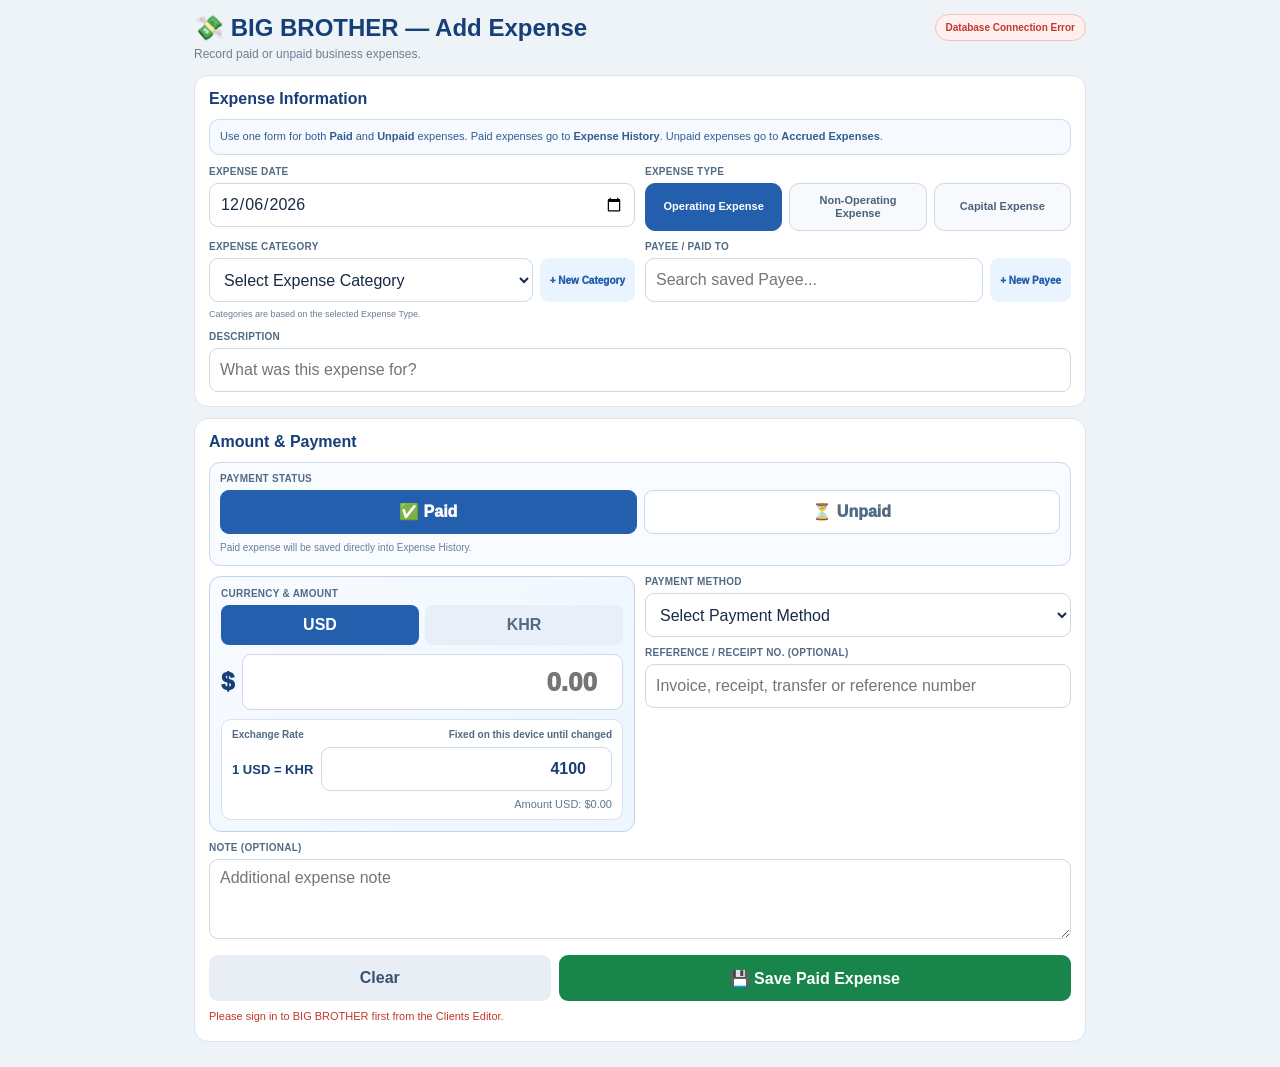
==== commit 24a0e950: "Update index.html" ====
--- a/index.html
+++ b/index.html
@@ -1,41 +1,1297 @@
 <!doctype html>
+
 <html lang="en">
+
 <head>
-<meta charset="utf-8"><meta name="viewport" content="width=device-width,initial-scale=1">
-<title>BIG BROTHER — Expenses Supabase</title>
-<style>html,body{margin:0;min-height:100%;background:#eef3f8;font-family:Arial,sans-serif}.bb-loader{min-height:100vh;display:flex;align-items:center;justify-content:center}.bb-card{background:#fff;border:1px solid #d9e2ef;border-radius:14px;padding:22px 28px;box-shadow:0 8px 30px #173a6615;color:#17457a;font-weight:800}.bb-sub{margin-top:6px;color:#6b7280;font-size:12px;font-weight:600}</style>
+
+<meta charset="utf-8">
+
+<meta
+  name="viewport"
+  content="width=device-width,initial-scale=1"
+>
+
+<title>
+  BIG BROTHER — Expenses Supabase
+</title>
+
+
+<style>
+
+html,
+body{
+  margin:0;
+  min-height:100%;
+  background:#eef3f8;
+  font-family:Arial,sans-serif;
+}
+
+.bb-loader{
+  min-height:100vh;
+  display:flex;
+  align-items:center;
+  justify-content:center;
+}
+
+.bb-card{
+  background:#fff;
+  border:1px solid #d9e2ef;
+  border-radius:14px;
+  padding:22px 28px;
+  box-shadow:0 8px 30px #173a6615;
+  color:#17457a;
+  font-weight:800;
+}
+
+.bb-sub{
+  margin-top:6px;
+  color:#6b7280;
+  font-size:12px;
+  font-weight:600;
+}
+
+</style>
+
 </head>
+
+
 <body>
-<div class="bb-loader"><div class="bb-card">Loading BIG BROTHER Expenses…<div class="bb-sub">Secure Supabase database</div></div></div>
+
+
+<div class="bb-loader">
+
+  <div class="bb-card">
+
+    Loading BIG BROTHER Expenses…
+
+    <div class="bb-sub">
+      Secure Supabase database
+    </div>
+
+  </div>
+
+</div>
+
+
+
 <script>
+
 (async function(){
+
+  "use strict";
+
+
   try{
-    const response=await fetch('legacy-google-v1.7.html?v=20260910-1',{cache:'no-store'});
-    if(!response.ok)throw new Error('Could not load Expenses source.');
-    let html=await response.text();
-
-    const adapter='<scr'+'ipt src="supabase-expenses-adapter.js?v=20260910-1"></scr'+'ipt>';
-    const headClose=html.toLowerCase().indexOf('</head>');
-    if(headClose<0)throw new Error('Expenses source is missing </head>.');
-    html=html.slice(0,headClose)+adapter+'\n'+html.slice(headClose);
-
-    const marker='  initialize();\n\n})();';
-    const replacement=`  // SUPABASE CUTOVER\n  jsonp = window.BBExpensesAdapter.jsonp;\n  expenseApiPostAction = window.BBExpensesAdapter.postAction;\n  expenseApiPost = function(payload,timeout){\n    return expenseApiPostAction('createExpense',payload,timeout);\n  };\n\n  initialize();\n\n})();`;
-    if(!html.includes(marker))throw new Error('Expenses initialization marker was not found.');
-    html=html.replace(marker,replacement);
-
-    html=html.replace('<title>BIG BROTHER — Expenses V1.7</title>','<title>BIG BROTHER — Expenses Supabase</title>');
-    html=html.replaceAll('Expenses Database','Supabase Expenses Database');
-    html=html.replaceAll('Preparing Supabase Expenses Database...','Preparing Supabase…');
+
+
+    /* =====================================================
+       1. LOAD EXISTING EXPENSE SYSTEM
+       ===================================================== */
+
+    const response =
+      await fetch(
+        "legacy-google-v1.7.html?v=20260912-3",
+        {
+          cache:"no-store"
+        }
+      );
+
+
+    if(
+      !response.ok
+    ){
+      throw new Error(
+        "Could not load Expenses source."
+      );
+    }
+
+
+    let html =
+      await response.text();
+
+
+
+    /* =====================================================
+       HELPER
+       ===================================================== */
+
+    function mustReplace(
+      label,
+      oldText,
+      newText
+    ){
+
+      if(
+        !html.includes(
+          oldText
+        )
+      ){
+        throw new Error(
+          label +
+          " marker was not found."
+        );
+      }
+
+
+      html =
+        html.replace(
+          oldText,
+          newText
+        );
+
+    }
+
+
+
+    /* =====================================================
+       2. LOAD SUPABASE ADAPTER
+       ===================================================== */
+
+    const adapter =
+      '<scr' +
+      'ipt src="supabase-expenses-adapter.js?v=20260912-3"></scr' +
+      'ipt>';
+
+
+    const headClose =
+      html
+        .toLowerCase()
+        .indexOf(
+          "</head>"
+        );
+
+
+    if(
+      headClose < 0
+    ){
+      throw new Error(
+        "Expenses source is missing </head>."
+      );
+    }
+
+
+    html =
+      html.slice(
+        0,
+        headClose
+      )
+      +
+      adapter
+      +
+      "\n"
+      +
+      html.slice(
+        headClose
+      );
+
+
+
+    /* =====================================================
+       3. REPLACE OLD CATEGORY UI
+       ===================================================== */
+
+    const oldCategoryBlock =
+`        <div class="field">
+          <label for="category">Expense Category</label>
+          <select id="category" required>
+            <option value="">Loading Categories...</option>
+          </select>
+
+          <div class="other-category" id="otherCategoryWrap" hidden>
+            <label for="otherCategory">Custom Category</label>
+            <input id="otherCategory" type="text" autocomplete="off" placeholder="Enter expense category">
+          </div>
+        </div>`;
+
+
+    const newCategoryBlock =
+`        <div class="field">
+
+          <label for="category">
+            Expense Category
+          </label>
+
+          <div class="payee-input-row">
+
+            <select
+              id="category"
+              required
+            >
+              <option value="">
+                Select Expense Category
+              </option>
+            </select>
+
+            <button
+              class="payee-add-btn"
+              type="button"
+              id="addCategoryBtn"
+            >
+              + New Category
+            </button>
+
+          </div>
+
+          <!-- Old draft compatibility only -->
+          <input
+            id="otherCategory"
+            type="hidden"
+          >
+
+          <div
+            id="categoryHelp"
+            style="
+              margin-top:6px;
+              color:#6d7f93;
+              font-size:9px;
+              line-height:1.4;
+            "
+          >
+            Categories are based on the selected Expense Type.
+          </div>
+
+        </div>`;
+
+
+    mustReplace(
+      "Expense Category UI",
+      oldCategoryBlock,
+      newCategoryBlock
+    );
+
+
+
+    /* =====================================================
+       4. TYPE -> CATEGORY FILTERING
+       ===================================================== */
+
+    const oldCategoryFunctions =
+`  function setExpenseType(value){
+    $("expenseType").value = value;
+
+    document.querySelectorAll(".type-btn").forEach(function(button){
+      button.classList.toggle(
+        "active",
+        button.dataset.type === value
+      );
+    });
+  }
+
+  function fillCategories(categories){
+    var select = $("category");
+    select.innerHTML = '<option value="">Select Expense Category</option>';
+
+    (categories || []).forEach(function(category){
+      var option = document.createElement("option");
+      option.value = category.category;
+      option.textContent = category.category;
+      select.appendChild(option);
+    });
+  }`;
+
+
+    const newCategoryFunctions =
+`  function setExpenseType(value){
+
+    var nextType =
+      clean(value)
+        .toUpperCase();
+
+
+    $("expenseType").value =
+      nextType;
+
+
+    document
+      .querySelectorAll(".type-btn")
+      .forEach(function(button){
+
+        button.classList.toggle(
+          "active",
+          button.dataset.type === nextType
+        );
+
+      });
+
+
+    if(
+      bootstrap &&
+      Array.isArray(
+        bootstrap.categories
+      )
+    ){
+
+      fillCategories(
+        bootstrap.categories
+      );
+
+    }
+
+  }
+
+
+  function fillCategories(categories){
+
+    var select =
+      $("category");
+
+
+    var expenseType =
+      clean(
+        $("expenseType").value
+      )
+      .toUpperCase();
+
+
+    var currentValue =
+      clean(
+        select.value
+      );
+
+
+    select.innerHTML =
+      '<option value="">Select Expense Category</option>';
+
+
+    var filtered =
+      (
+        Array.isArray(categories)
+          ? categories
+          : []
+      )
+      .filter(function(category){
+
+        return (
+          category.active !== false
+          &&
+          clean(
+            category.expenseType
+          )
+          .toUpperCase()
+          ===
+          expenseType
+        );
+
+      });
+
+
+    filtered.forEach(function(category){
+
+      var option =
+        document.createElement(
+          "option"
+        );
+
+
+      option.value =
+        category.category;
+
+
+      option.textContent =
+        category.category;
+
+
+      select.appendChild(
+        option
+      );
+
+    });
+
+
+    var stillExists =
+      Array
+        .from(
+          select.options
+        )
+        .some(function(option){
+
+          return (
+            option.value ===
+            currentValue
+          );
+
+        });
+
+
+    if(
+      stillExists
+    ){
+
+      select.value =
+        currentValue;
+
+    }else{
+
+      select.value =
+        "";
+
+    }
+
+
+    if(
+      $("categoryHelp")
+    ){
+
+      $("categoryHelp").textContent =
+        filtered.length
+        +
+        " active "
+        +
+        (
+          filtered.length === 1
+            ? "category"
+            : "categories"
+        )
+        +
+        " under "
+        +
+        expenseType
+        +
+        ".";
+
+    }
+
+
+    handleCategoryChange();
+
+  }`;
+
+
+    mustReplace(
+      "Expense Category filtering functions",
+      oldCategoryFunctions,
+      newCategoryFunctions
+    );
+
+
+
+    /* =====================================================
+       5. REMOVE OLD "OTHER = CUSTOM CATEGORY" LOGIC
+       ===================================================== */
+
+    const oldOtherFunctions =
+`  function handleCategoryChange(){
+    var isOther = $("category").value === "Other";
+    $("otherCategoryWrap").hidden = !isOther;
+
+    if(isOther){
+      setTimeout(function(){
+        $("otherCategory").focus();
+      },20);
+    }else{
+      $("otherCategory").value = "";
+    }
+  }
+
+  function getCategoryValue(){
+    if($("category").value === "Other"){
+      return clean($("otherCategory").value);
+    }
+
+    return clean($("category").value);
+  }`;
+
+
+    const newOtherFunctions =
+`  function handleCategoryChange(){
+
+    $("otherCategory").value =
+      "";
+
+  }
+
+
+  function getCategoryValue(){
+
+    return clean(
+      $("category").value
+    );
+
+  }`;
+
+
+    mustReplace(
+      "Old Custom Category logic",
+      oldOtherFunctions,
+      newOtherFunctions
+    );
+
+
+
+    /* =====================================================
+       6. ADD NEW CATEGORY MODAL
+       ===================================================== */
+
+    const payeeModalMarker =
+      '<div class="payee-modal-overlay" id="payeeModalOverlay" hidden>';
+
+
+    const categoryModal =
+`
+<!-- ======================================================
+     NEW EXPENSE CATEGORY
+     ====================================================== -->
+
+<div
+  class="payee-modal-overlay"
+  id="categoryModalOverlay"
+  hidden
+>
+
+  <div class="payee-modal">
+
+
+    <div class="payee-modal-head">
+
+      <h2>
+        ➕ Add Expense Category
+      </h2>
+
+      <button
+        class="detail-close"
+        type="button"
+        id="categoryModalCloseBtn"
+      >
+        ✕
+      </button>
+
+    </div>
+
+
+    <div class="payee-modal-body">
+
+
+      <div class="grid-2">
+
+
+        <div class="field">
+
+          <label for="newCategoryType">
+            Expense Type
+          </label>
+
+          <input
+            id="newCategoryType"
+            type="text"
+            disabled
+          >
+
+        </div>
+
+
+        <div class="field">
+
+          <label for="newCategoryName">
+            Category Name
+          </label>
+
+          <input
+            id="newCategoryName"
+            type="text"
+            autocomplete="off"
+            placeholder="Example: Security Expense"
+          >
+
+        </div>
+
+
+      </div>
+
+
+      <div
+        class="accrued-status-message"
+        id="newCategoryMessage"
+      ></div>
+
+
+      <div class="actions">
+
+        <button
+          class="btn secondary"
+          type="button"
+          id="categoryModalCancelBtn"
+        >
+          Cancel
+        </button>
+
+
+        <button
+          class="btn primary"
+          type="button"
+          id="saveCategoryBtn"
+        >
+          Save Category
+        </button>
+
+      </div>
+
+
+    </div>
+
+  </div>
+
+</div>
+
+
+`;
+
+
+    if(
+      !html.includes(
+        payeeModalMarker
+      )
+    ){
+      throw new Error(
+        "Payee modal marker was not found."
+      );
+    }
+
+
+    html =
+      html.replace(
+        payeeModalMarker,
+        categoryModal +
+        payeeModalMarker
+      );
+
+
+
+    /* =====================================================
+       7. ADD CATEGORY CREATE FUNCTIONS
+       ===================================================== */
+
+    const openPayeeMarker =
+      '  function openPayeeModal(){';
+
+
+    const categoryCreateFunctions =
+`  /* =========================================================
+     EXPENSE CATEGORY CREATE
+     ========================================================= */
+
+  function openCategoryModal(){
+
+    var expenseType =
+      clean(
+        $("expenseType").value
+      );
+
+
+    if(
+      !expenseType
+    ){
+      return;
+    }
+
+
+    $("newCategoryType").value =
+      expenseType;
+
+
+    $("newCategoryName").value =
+      "";
+
+
+    $("newCategoryMessage").textContent =
+      "";
+
+
+    $("newCategoryMessage")
+      .classList
+      .remove(
+        "error"
+      );
+
+
+    $("categoryModalOverlay").hidden =
+      false;
+
+
+    setTimeout(function(){
+
+      $("newCategoryName")
+        .focus();
+
+    },30);
+
+  }
+
+
+
+  function closeCategoryModal(){
+
+    $("categoryModalOverlay").hidden =
+      true;
+
+  }
+
+
+
+  function setNewCategoryMessage(
+    message,
+    error
+  ){
+
+    $("newCategoryMessage").textContent =
+      clean(
+        message
+      );
+
+
+    $("newCategoryMessage")
+      .classList
+      .toggle(
+        "error",
+        !!error
+      );
+
+  }
+
+
+
+  function saveNewCategory(){
+
+    var categoryName =
+      clean(
+        $("newCategoryName").value
+      );
+
+
+    var expenseType =
+      clean(
+        $("expenseType").value
+      );
+
+
+    if(
+      !expenseType
+    ){
+
+      setNewCategoryMessage(
+        "Expense Type is required.",
+        true
+      );
+
+      return;
+
+    }
+
+
+    if(
+      !categoryName
+    ){
+
+      setNewCategoryMessage(
+        "Category Name is required.",
+        true
+      );
+
+      return;
+
+    }
+
+
+    var button =
+      $("saveCategoryBtn");
+
+
+    var oldText =
+      button.textContent;
+
+
+    button.disabled =
+      true;
+
+
+    button.textContent =
+      "Saving...";
+
+
+    setNewCategoryMessage(
+      "Saving Expense Category...",
+      false
+    );
+
+
+    expenseApiPostAction(
+
+      "createExpenseCategory",
+
+      {
+
+        categoryName:
+          categoryName,
+
+        expenseType:
+          expenseType
+
+      }
+
+    )
+    .then(function(result){
+
+
+      button.disabled =
+        false;
+
+
+      button.textContent =
+        oldText;
+
+
+      if(
+        !result ||
+        !result.success ||
+        !result.category
+      ){
+
+        setNewCategoryMessage(
+
+          result &&
+          result.error
+            ? result.error
+            : "Could not save Expense Category.",
+
+          true
+
+        );
+
+        return;
+
+      }
+
+
+      var category =
+        result.category;
+
+
+      if(
+        !bootstrap
+      ){
+
+        bootstrap = {};
+
+      }
+
+
+      if(
+        !Array.isArray(
+          bootstrap.categories
+        )
+      ){
+
+        bootstrap.categories =
+          [];
+
+      }
+
+
+      bootstrap.categories =
+        bootstrap.categories
+        .filter(function(item){
+
+          return (
+
+            clean(
+              item.categoryId
+            )
+            !==
+            clean(
+              category.categoryId
+            )
+
+            &&
+
+            clean(
+              item.category
+            )
+            .toLowerCase()
+            !==
+            clean(
+              category.category
+            )
+            .toLowerCase()
+
+          );
+
+        });
+
+
+      bootstrap.categories.push(
+        category
+      );
+
+
+      if(
+        result.revision !==
+        undefined
+      ){
+
+        expenseRevision =
+          clean(
+            result.revision
+          )
+          ||
+          expenseRevision
+          ||
+          "0";
+
+      }
+
+
+      fillCategories(
+        bootstrap.categories
+      );
+
+
+      $("category").value =
+        clean(
+          category.category
+        );
+
+
+      handleCategoryChange();
+
+
+      saveSmartCache();
+
+      saveAddDraft();
+
+
+      setNewCategoryMessage(
+
+        result.reactivated
+          ? "Category reactivated successfully."
+          : "Category created successfully.",
+
+        false
+
+      );
+
+
+      setTimeout(function(){
+
+        closeCategoryModal();
+
+      },350);
+
+
+      scheduleSilentSync();
+
+    })
+    .catch(function(error){
+
+
+      button.disabled =
+        false;
+
+
+      button.textContent =
+        oldText;
+
+
+      setNewCategoryMessage(
+
+        error &&
+        error.message
+          ? error.message
+          : "Could not save Expense Category.",
+
+        true
+
+      );
+
+    });
+
+  }
+
+
+
+`;
+
+
+    if(
+      !html.includes(
+        openPayeeMarker
+      )
+    ){
+      throw new Error(
+        "Payee function marker was not found."
+      );
+    }
+
+
+    html =
+      html.replace(
+        openPayeeMarker,
+        categoryCreateFunctions +
+        openPayeeMarker
+      );
+
+
+
+    /* =====================================================
+       8. ADD CATEGORY BUTTON EVENTS
+       ===================================================== */
+
+    const categoryChangeMarker =
+      '  $("category").addEventListener("change",handleCategoryChange);';
+
+
+    const categoryEvents =
+`  $("category").addEventListener("change",handleCategoryChange);
+
+
+  $("addCategoryBtn")
+    .addEventListener(
+      "click",
+      openCategoryModal
+    );
+
+
+  $("categoryModalCloseBtn")
+    .addEventListener(
+      "click",
+      closeCategoryModal
+    );
+
+
+  $("categoryModalCancelBtn")
+    .addEventListener(
+      "click",
+      closeCategoryModal
+    );
+
+
+  $("saveCategoryBtn")
+    .addEventListener(
+      "click",
+      saveNewCategory
+    );
+
+
+  $("categoryModalOverlay")
+    .addEventListener(
+      "click",
+      function(event){
+
+        if(
+          event.target ===
+          $("categoryModalOverlay")
+        ){
+
+          closeCategoryModal();
+
+        }
+
+      }
+    );
+
+
+  $("newCategoryName")
+    .addEventListener(
+      "keydown",
+      function(event){
+
+        if(
+          event.key ===
+          "Enter"
+        ){
+
+          event.preventDefault();
+
+          saveNewCategory();
+
+        }
+
+      }
+    );`;
+
+
+    mustReplace(
+      "Category event listener",
+      categoryChangeMarker,
+      categoryEvents
+    );
+
+
+
+    /* =====================================================
+       9. ESC KEY CLOSES CATEGORY MODAL TOO
+       ===================================================== */
+
+    const oldEscapeHandler =
+`  document.addEventListener("keydown",function(event){
+    if(event.key === "Escape"){
+      closeExpenseDetail();
+      closeExpensePaymentModal();
+      closePayeeModal();
+      closeBatchPaymentModal();
+    }
+  });`;
+
+
+    const newEscapeHandler =
+`  document.addEventListener("keydown",function(event){
+    if(event.key === "Escape"){
+      closeExpenseDetail();
+      closeExpensePaymentModal();
+      closePayeeModal();
+      closeCategoryModal();
+      closeBatchPaymentModal();
+    }
+  });`;
+
+
+    mustReplace(
+      "Escape modal handler",
+      oldEscapeHandler,
+      newEscapeHandler
+    );
+
+
+
+    /* =====================================================
+       10. SUPABASE CUTOVER
+       ===================================================== */
+
+    const initMarker =
+      '  initialize();\n\n})();';
+
+
+    const initReplacement =
+`  // ======================================================
+  // SUPABASE CUTOVER
+  // ======================================================
+
+  jsonp =
+    window.BBExpensesAdapter.jsonp;
+
+
+  expenseApiPostAction =
+    window.BBExpensesAdapter.postAction;
+
+
+  expenseApiPost =
+    function(
+      payload,
+      timeout
+    ){
+
+      return expenseApiPostAction(
+        "createExpense",
+        payload,
+        timeout
+      );
+
+    };
+
+
+  initialize();
+
+})();`;
+
+
+    mustReplace(
+      "Expenses initialization",
+      initMarker,
+      initReplacement
+    );
+
+
+
+    /* =====================================================
+       11. DISPLAY NAME CLEANUP
+       ===================================================== */
+
+    html =
+      html.replace(
+        "<title>BIG BROTHER — Expenses V1.7</title>",
+        "<title>BIG BROTHER — Expenses Supabase</title>"
+      );
+
+
+    html =
+      html.replaceAll(
+        "Expenses Database",
+        "Supabase Expenses Database"
+      );
+
+
+    html =
+      html.replaceAll(
+        "Preparing Supabase Expenses Database...",
+        "Preparing Supabase…"
+      );
+
+
+
+    /* =====================================================
+       12. OPEN FINAL APP
+       ===================================================== */
 
     document.open();
-    document.write(html);
+
+    document.write(
+      html
+    );
+
     document.close();
+
+
   }catch(error){
-    console.error(error);
-    document.body.innerHTML='<div class="bb-loader"><div class="bb-card">Could not open Expenses<div class="bb-sub">'+String(error?.message||error)+'</div></div></div>';
+
+
+    console.error(
+      error
+    );
+
+
+    document.body.innerHTML =
+
+      '<div class="bb-loader">'
+
+      +
+
+      '<div class="bb-card">'
+
+      +
+
+      'Could not open Expenses'
+
+      +
+
+      '<div class="bb-sub">'
+
+      +
+
+      String(
+        error &&
+        error.message
+          ? error.message
+          : error
+      )
+
+      +
+
+      '</div>'
+
+      +
+
+      '</div>'
+
+      +
+
+      '</div>';
+
   }
+
+
 })();
+
 </script>
+
+
 </body>
-</html>+
+</html>
